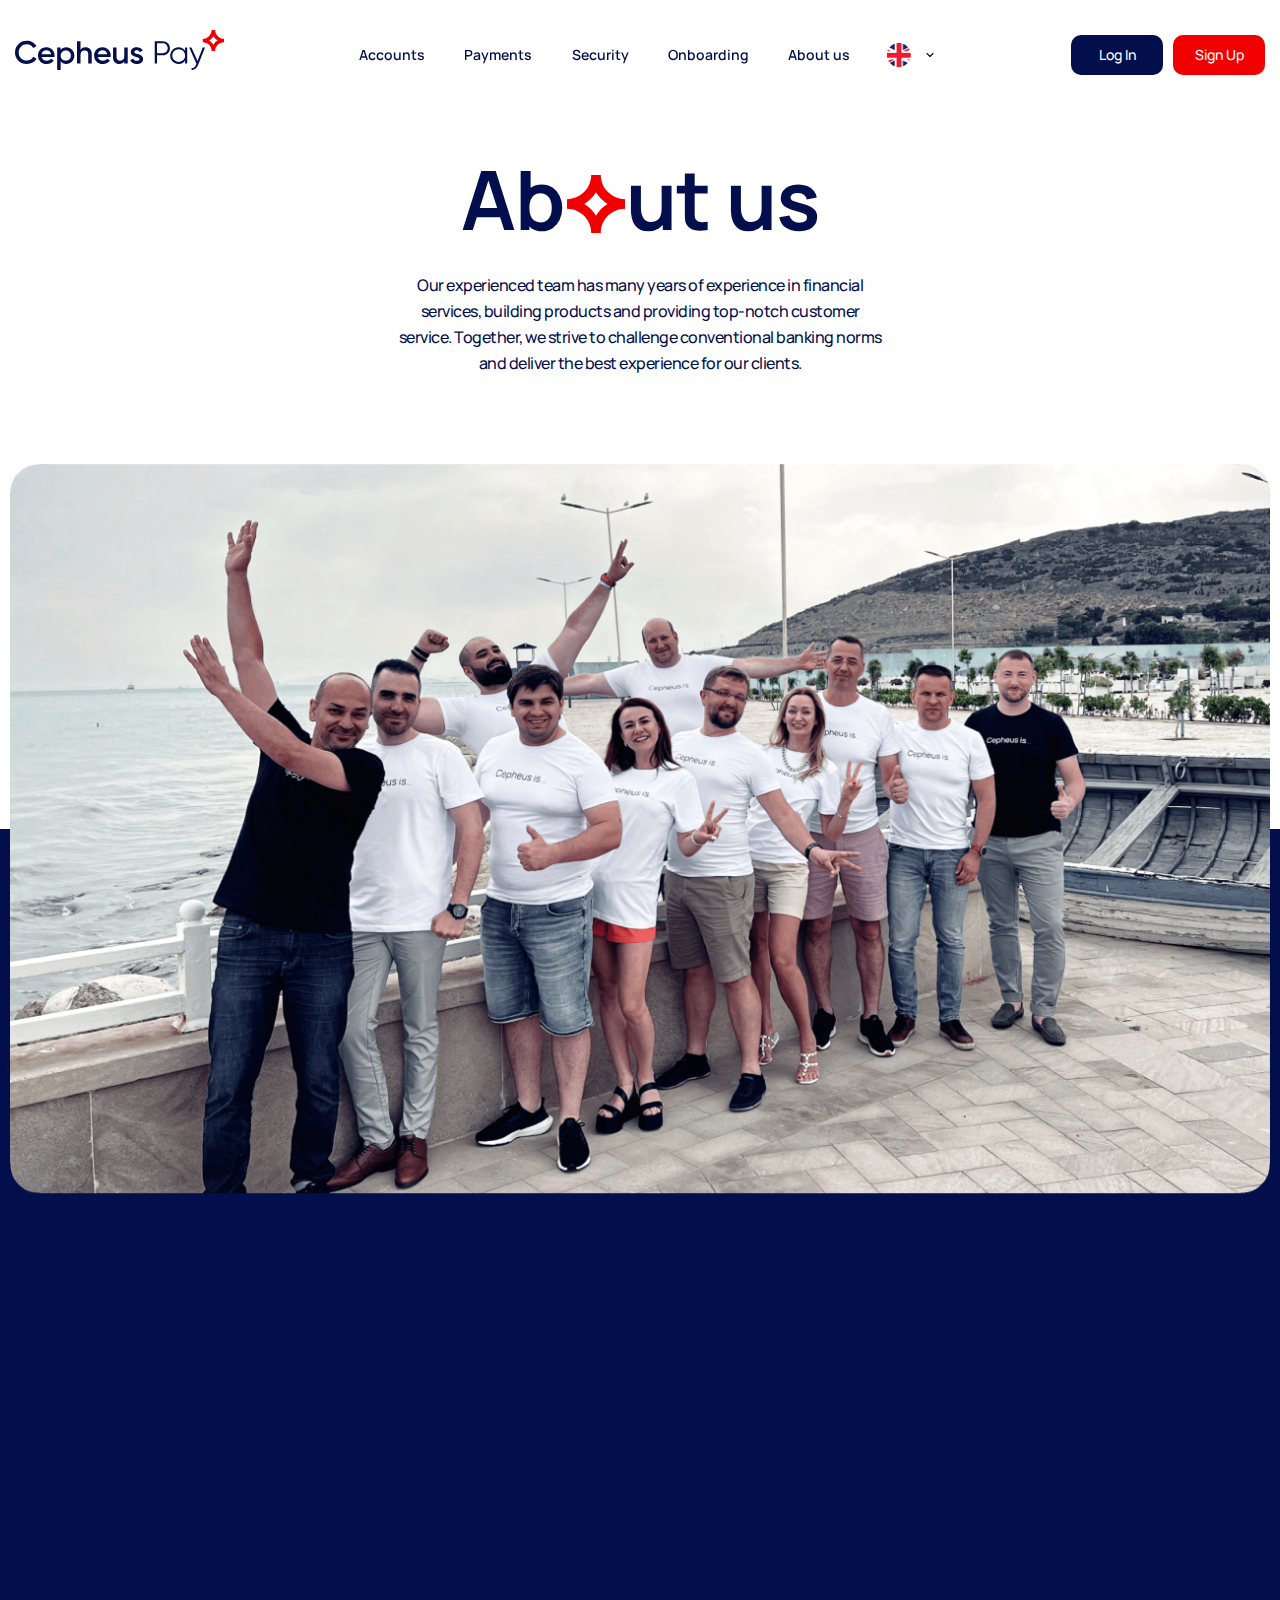
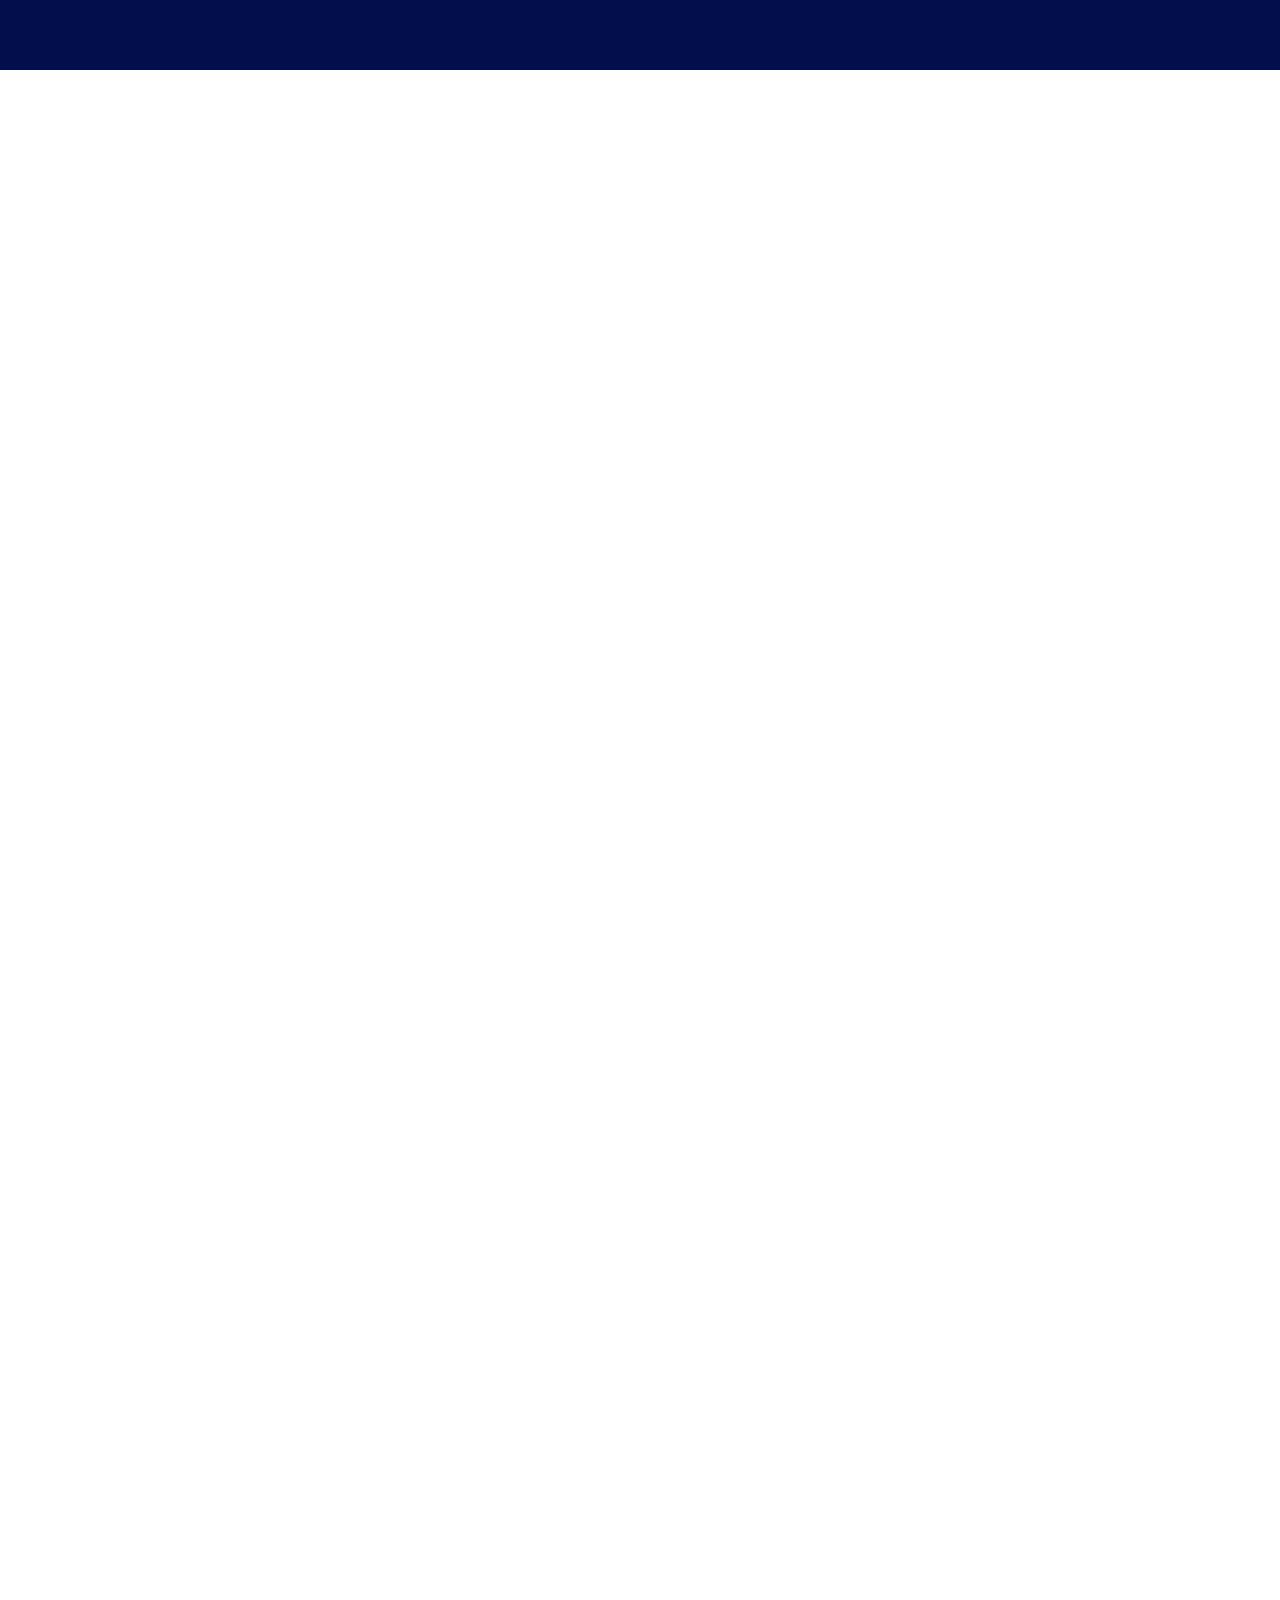
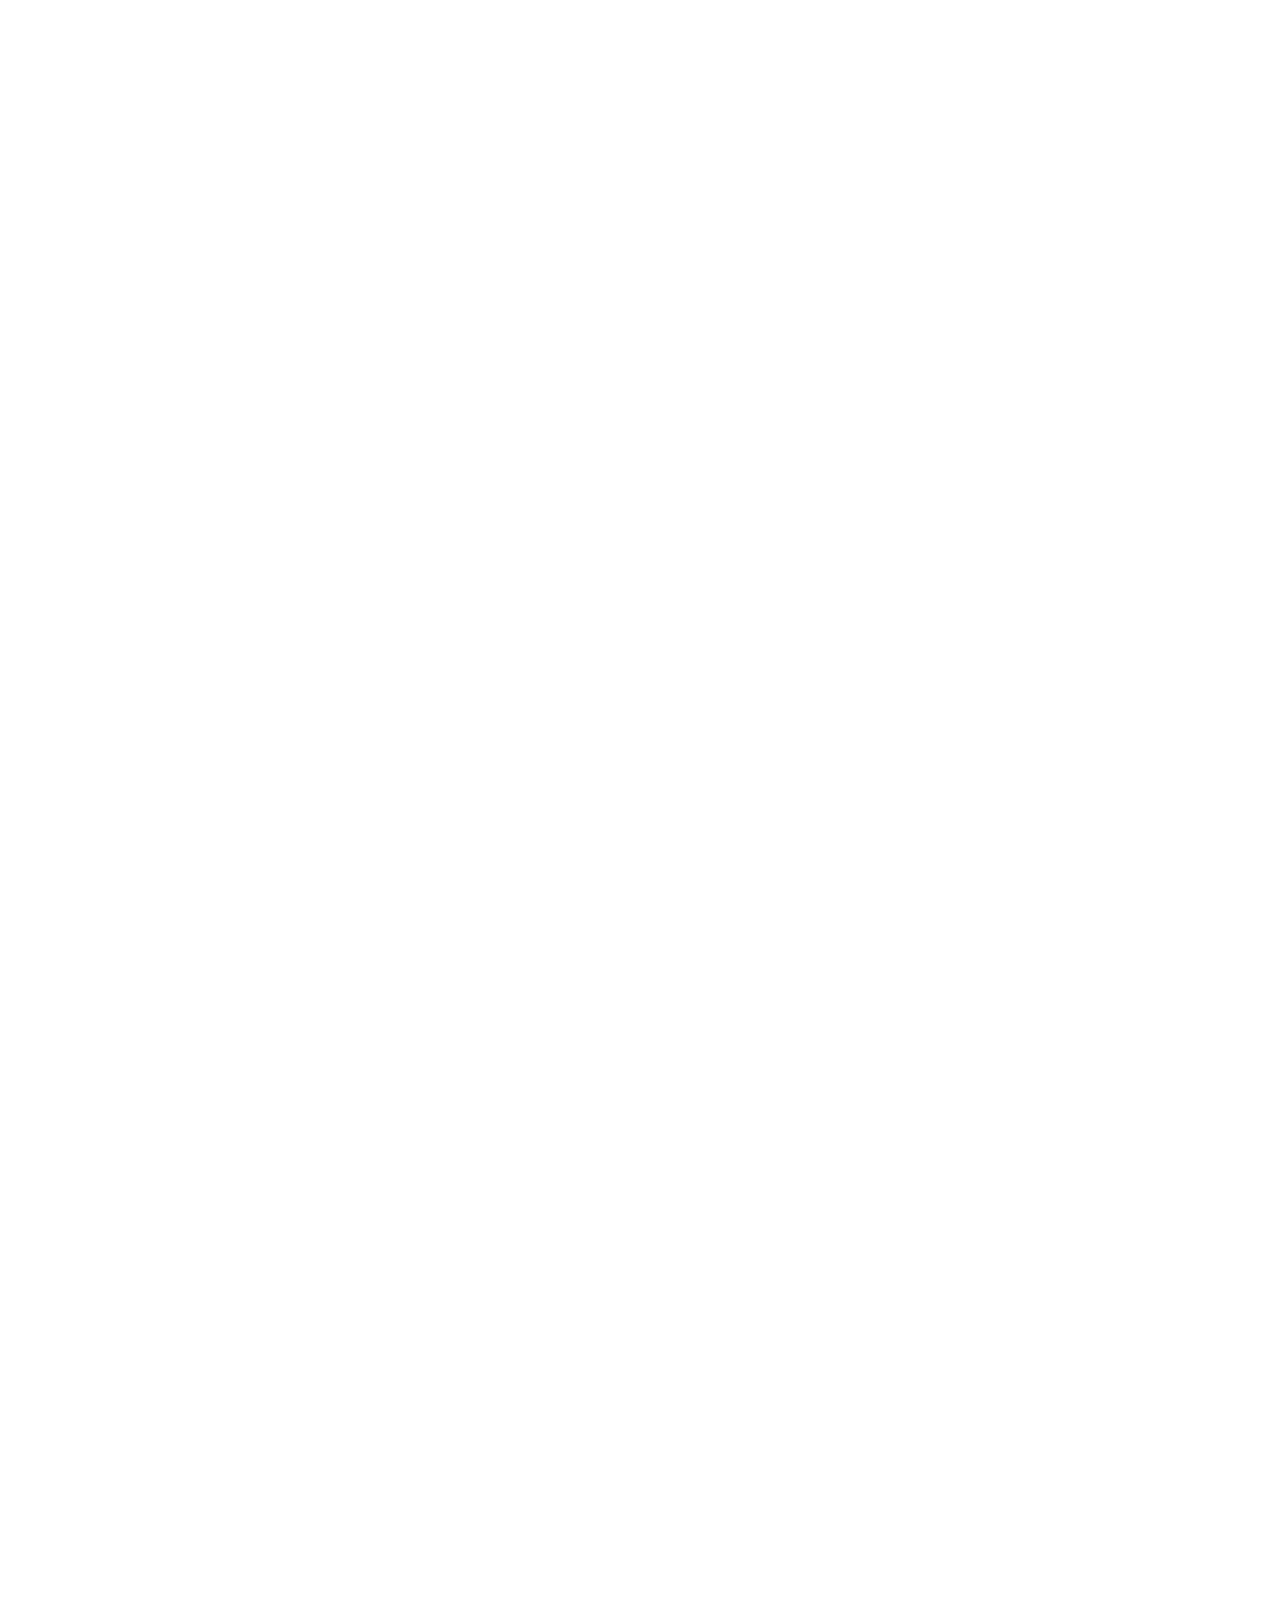
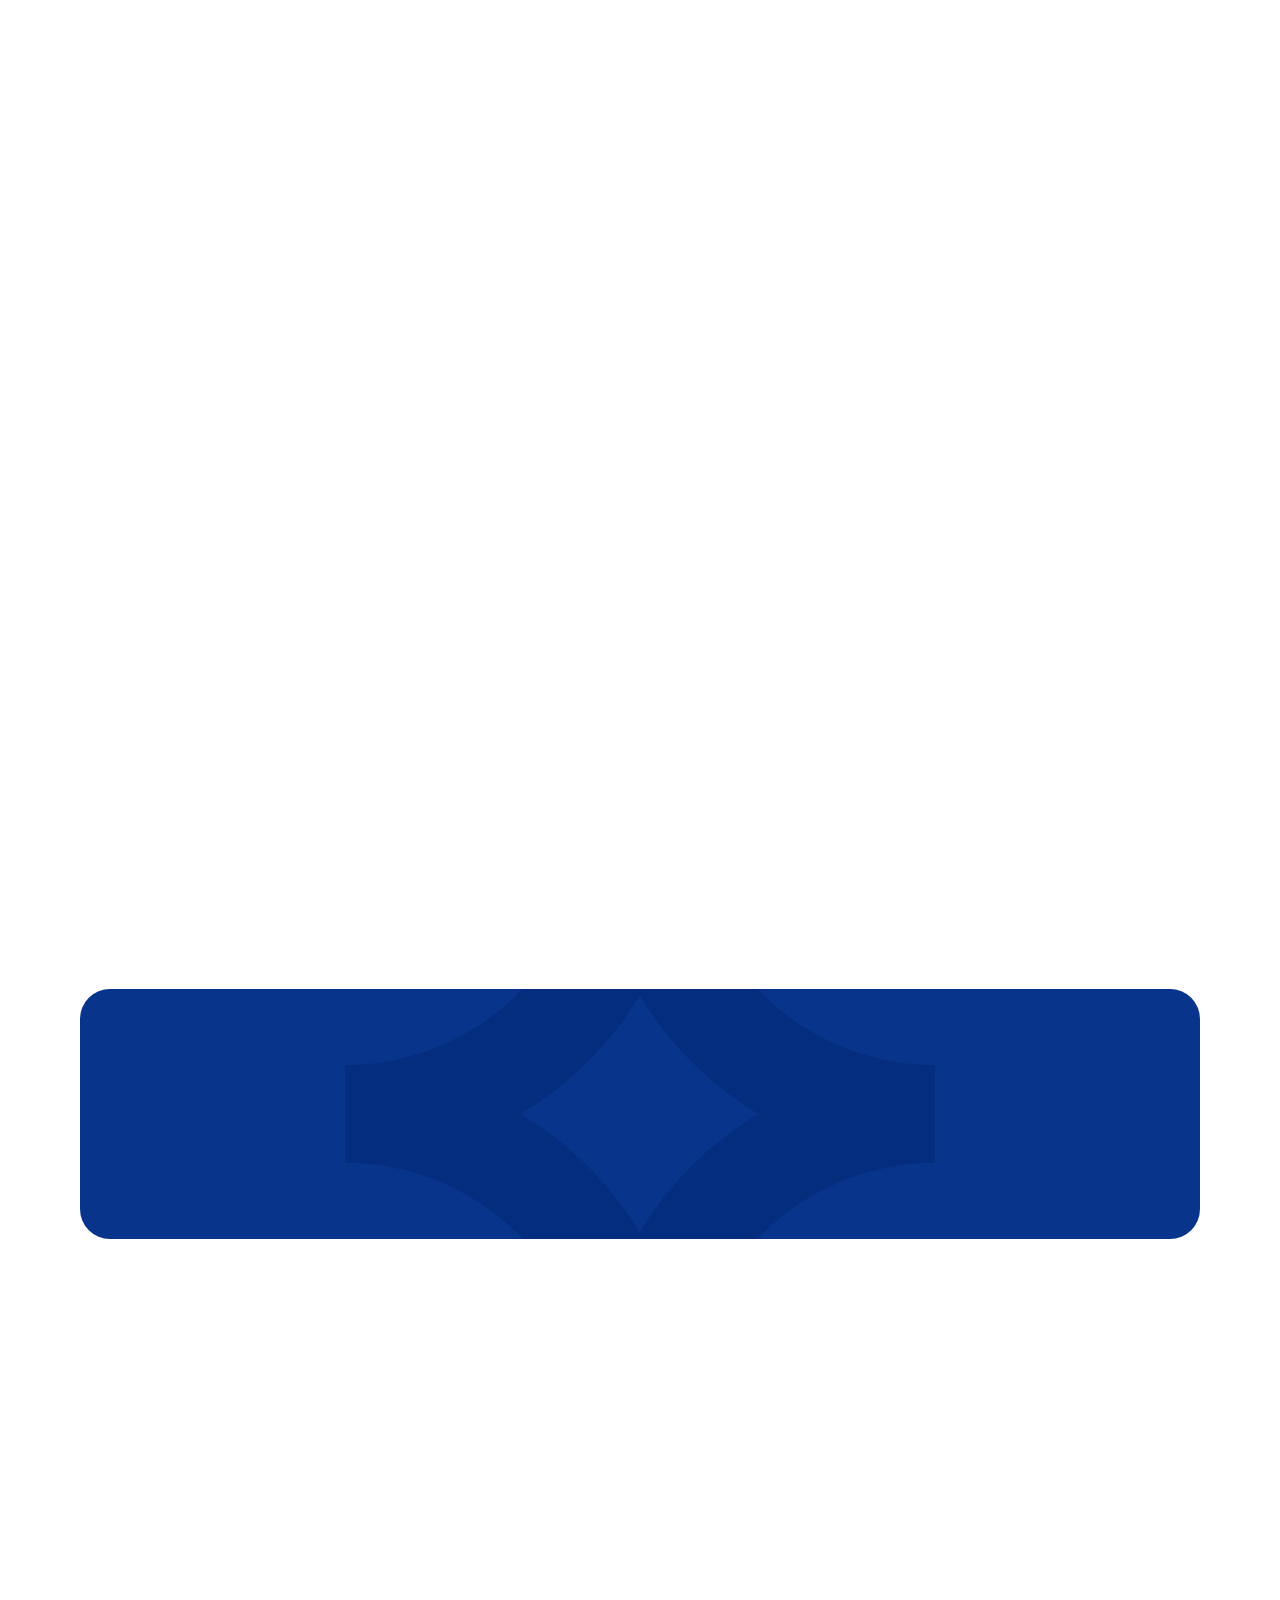
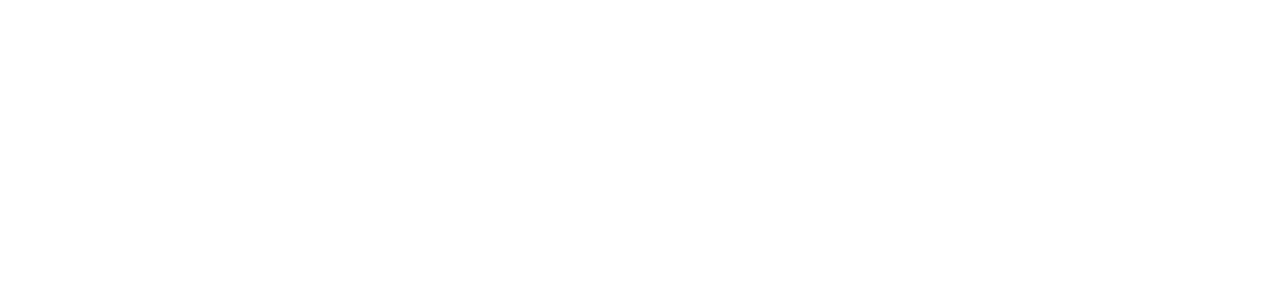
==== about.html @ 8b2abf0a "test1" ====
<!DOCTYPE html>
<html lang="en">

<head>
    <meta charset="utf-8">
    <title>Cepheus Pay</title>
    <meta name="description" content="Site slogan">
    <meta name="keywords" content="Site keys">
    <meta http-equiv="X-UA-Compatible" content="IE=edge">
    <meta name="viewport" content="width=device-width, initial-scale=1, maximum-scale=1">
    <meta name="theme-color" content="#fff">
    <meta name="msapplication-navbutton-color" content="#fff">
    <meta name="apple-mobile-web-app-status-bar-style" content="#fff">
    <meta name="theme-color" content="#fff">
    <meta property="og:title" content="Site keys" />
    <meta property="og:description" content="Site slogan" />
    <meta property="og:type" content="website" />
    <meta property="og:url" content="***permalink***" />
    <meta property="og:image" content="***img***" />
    <meta property="og:image:type" content="image/jpeg" />
    <!-- android favicon -->
    <link rel="manifest" href="manifest.json" crossorigin="use-credentials">
    <link rel="icon" type="image/png" sizes="16x16" href="img/favicon/favicon-16x16.png">
    <link rel="icon" type="image/png" sizes="32x32" href="img/favicon/favicon-32x32.png">
    <link rel="icon" type="image/png" sizes="96x96" href="img/favicon/favicon-96x96.png">
    <!-- windows favicon -->
    <meta name="msapplication-config" content="browserconfig.xml">
    <!-- apple favicon -->
    <link rel="apple-touch-icon" sizes="57x57" href="img/favicon/apple-icon-57x57.png">
    <link rel="apple-touch-icon" sizes="60x60" href="img/favicon/apple-icon-60x60.png">
    <link rel="apple-touch-icon" sizes="72x72" href="img/favicon/apple-icon-72x72.png">
    <link rel="apple-touch-icon" sizes="76x76" href="img/favicon/apple-icon-76x76.png">
    <link rel="apple-touch-icon" sizes="114x114" href="img/favicon/apple-icon-114x114.png">
    <link rel="apple-touch-icon" sizes="120x120" href="img/favicon/apple-icon-120x120.png">
    <link rel="apple-touch-icon" sizes="144x144" href="img/favicon/apple-icon-144x144.png">
    <link rel="apple-touch-icon" sizes="152x152" href="img/favicon/apple-icon-152x152.png">
    <link rel="apple-touch-icon" sizes="180x180" href="img/favicon/apple-icon-180x180.png">
    <!-- safari format detection -->
    <meta name="format-detection" content="telephone=no" />
    <meta name="format-detection" content="address=no" />
    <meta name="format-detection" content="email=no" />
    <meta name="format-detection" content="date=no" />
    <!-- css -->
    <link rel="stylesheet" href="css/libs.min.css">
    <link rel="stylesheet" href="css/style.min.css">
</head>

<body class="body loaded">

    <div class="icon-load">
        <svg width="58" height="58" viewBox="0 0 58 58" fill="none" xmlns="http://www.w3.org/2000/svg">
            <path class="preloader preloader-4" fill-rule="evenodd" clip-rule="evenodd"
                d="M58 34V24C44.7452 24 34 13.2548 34 0H24C24 18.7777 39.2223 34 58 34Z" fill="#F0F1F5" />
            <path class="preloader preloader-3" fill-rule="evenodd" clip-rule="evenodd"
                d="M58 24V34C44.7452 34 34 44.7452 34 58H24C24 39.2223 39.2223 24 58 24Z" fill="#F0F1F5" />
            <path class="preloader preloader-2" fill-rule="evenodd" clip-rule="evenodd"
                d="M0 24V34C13.2548 34 24 44.7452 24 58H34C34 39.2223 18.7777 24 0 24Z" fill="#F0F1F5" />
            <path class="preloader preloader-1" fill-rule="evenodd" clip-rule="evenodd"
                d="M0 34V24C13.2548 24 24 13.2548 24 0H34C34 18.7777 18.7777 34 0 34Z" fill="#F0F1F5" />
        </svg>

    </div>

    <div class="main-wrapper">
        <header class="header">
        	<div class="header__background-mobile"></div>
        	<div class="wrapper">
        		<div class="header__wrapper active">
        			<div class="header__burger">
        				<span class="header__burger-item">
        				</span>
        				<span class="header__burger-item">
        				</span>
        				<span class="header__burger-item">
        				</span>
        			</div>
        			<div class="header__logo"><a href="main.html"><img src="img/logo/logo.svg" alt="logo"></a></div>
        			<nav class="header__nav">
        				<ul class="header__list">
        					<li class="header__list-item"><a href="account.html" class="header__list-link">Accounts</a></li>
        					<li class="header__list-item"><a href="payments.html" class="header__list-link">Payments</a></li>
        					<li class="header__list-item"><a href="security.html" class="header__list-link">Security</a></li>
        					<li class="header__list-item"><a href="onboard.html" class="header__list-link">Onboarding</a></li>
        					<li class="header__list-item"><a href="about.html" class="header__list-link">About us</a></li>
        				</ul>
        			</nav>
        			<div class="header__dropdown">
        				<div class="header__banner"><img src="img/main/uk.png" alt=""></div>
        				<div class="header__arrow">
        					<span class="header__lang">United Kingdom</span>
        					<svg width="18" height="18" viewBox="0 0 18 18" fill="none" xmlns="http://www.w3.org/2000/svg">
        						<path d="M6 7.5L9 10.5L12 7.5" stroke="#030F4C" stroke-width="1.15" stroke-linecap="round"
        							stroke-linejoin="round" />
        					</svg>
        					<div class="header__arrow-abs">
        						<div class="header__arrow-item">
        							<div class="header__arrow-banner">
        								<img src="img/main/uk.png">
        							</div>
        							<span>United Kingdom</span>
        						</div>
        						<div class="header__arrow-item">
        							<div class="header__banner">
        								<img src="img/main/kz.png">
        							</div>
        							<span>Kazakhstan</span>
        						</div>
        						<div class="header__arrow-item">
        							<div class="header__banner">
        								<img src="img/main/ca.png">
        							</div>
        							<span>Canada</span>
        						</div>
        					</div>
        				</div>
        			</div>
        			<div class="header__button-wrapper">
        				<a href="#login" data-fancybox class="header__button button--dark">Log In</a>
        				<a href="#signup" data-fancybox class="header__button button--red">Sign Up</a>
        			</div>
        			<div class="header__menu ">
        				<nav class="header__nav">
        					<ul class="header__list">
        						<li class="header__list-item"><a href="account.html" class="header__list-link">Accounts</a></li>
        						<li class="header__list-item"><a href="payments.html" class="header__list-link">Payments</a>
        						</li>
        						<li class="header__list-item"><a href="security.html" class="header__list-link">Security</a>
        						</li>
        						<li class="header__list-item"><a href="onboard.html" class="header__list-link">Onboarding</a>
        						</li>
        						<li class="header__list-item"><a href="about.html" class="header__list-link">About us</a></li>
        					</ul>
        				</nav>
        				<div class="header__country">
        					Choose country for your business
        				</div>
        				<ul class="header__country-list">
        					<li class="header__country-item">
        						<img src="img/main/uk.png" alt="">
        						<a href="#!">United Kingdom</a>
        					</li>
        					<li class="header__country-item">
        						<img src="img/main/ca.png" alt="">
        						<a href="#!">Canada</a>
        					</li>
        					<li class="header__country-item">
        						<img src="img/main/kz.png" alt="">
        						<a href="#!">Kazakhstan</a>
        					</li>
        				</ul>
        				<div class="header__button-wrapper">
        					<a href="#login" data-fancybox class="header__button button--dark">Log In</a>
        					<a href="#signup" data-fancybox class="header__button button--red">Sign Up</a>
        				</div>
        			</div>
        		</div>
        	</div>
        	<div class="popup" id="login">
        		<div class="popup__left">
        			<div class="popup__logo">
        				<svg width="209" height="40" viewBox="0 0 209 40" fill="none" xmlns="http://www.w3.org/2000/svg">
        					<path fill-rule="evenodd" clip-rule="evenodd"
        						d="M11.8009 34.0005C8.40031 34.0005 5.58153 32.8917 3.34454 30.6741C1.13893 28.4781 -0.0678692 25.4854 0.00295014 22.3873C0.00295014 19.1033 1.12144 16.3513 3.35842 14.1314C5.59541 11.9115 8.40956 10.7924 11.8009 10.774C13.7828 10.7588 15.7345 11.2556 17.4639 12.2154C19.1471 13.1268 20.5482 14.4753 21.5168 16.1163L18.2898 17.9738C17.6852 16.8625 16.7725 15.9458 15.6595 15.3319C14.4828 14.6748 13.1513 14.3389 11.8009 14.3584C9.41354 14.3584 7.45532 15.1152 5.92621 16.6288C4.44106 18.1217 3.69964 20.0412 3.70195 22.3873C3.70426 24.7333 4.44568 26.6528 5.92621 28.1458C7.453 29.6593 9.41123 30.4161 11.8009 30.4161C13.1601 30.4355 14.5005 30.0997 15.6873 29.4426C16.8037 28.839 17.7134 27.9192 18.3002 26.8007L21.5168 28.6273C20.5627 30.2768 19.1721 31.6364 17.4951 32.5592C15.7588 33.53 13.7941 34.0273 11.8009 34.0005ZM39.4566 27.0587H26.6177C26.8269 28.174 27.4557 29.1688 28.377 29.8416C29.3744 30.5268 30.5683 30.8743 31.781 30.8323C33.6109 30.8323 34.9989 30.1719 35.945 28.8509L38.8182 30.5124C37.2451 32.8378 34.889 34.0005 31.7498 34.0005C29.1473 34.0005 27.0283 33.2116 25.3928 31.6339C23.7759 30.0368 22.8969 27.8482 22.9638 25.5864C22.9165 23.3531 23.7841 21.1961 25.3685 19.6078C26.937 17.9864 28.9808 17.1758 31.5 17.1758C33.7058 17.1185 35.827 18.0179 37.3087 19.6388C38.828 21.2616 39.6495 23.4074 39.5989 25.6208C39.5945 26.1027 39.5515 26.5835 39.4705 27.0587H39.4566ZM36.0908 24.2414H26.5934C26.774 23.1127 27.3577 22.086 28.2382 21.3484C29.1533 20.628 30.2975 20.2548 31.4653 20.2958C32.5639 20.2693 33.6355 20.6356 34.4842 21.3278C35.3543 22.077 35.9244 23.1108 36.0908 24.2414ZM51.3136 17.1723C53.4732 17.1598 55.5372 18.0547 56.9939 19.6353C58.5475 21.228 59.3924 23.3715 59.3397 25.5864C59.3941 27.8128 58.5454 29.9678 56.9835 31.5685C55.5238 33.1412 53.4589 34.0253 51.3032 34.0005C48.8719 34.0005 46.9888 33.105 45.654 31.3139V39.9826H42.1841V17.5886H45.654V19.8933C46.9726 18.0816 48.8591 17.1746 51.3136 17.1723ZM54.4053 29.2672C52.3598 31.1805 49.1639 31.1805 47.1184 29.2672C46.1619 28.2801 45.6433 26.9547 45.6783 25.5864C45.6348 24.2242 46.1609 22.9046 47.1323 21.9401C49.1562 19.9734 52.3953 19.9734 54.4192 21.9401C55.3893 22.9052 55.9141 24.2247 55.8697 25.5864C55.9061 26.9596 55.3775 28.2884 54.4053 29.2672ZM70.5165 17.1723C72.3903 17.1723 73.8939 17.764 75.0274 18.9473C76.161 20.1307 76.7254 21.736 76.7208 23.7633V33.5843H73.2196V24.1141C73.2196 22.9216 72.8969 22.0043 72.2515 21.3622C71.5397 20.6971 70.5841 20.3502 69.6073 20.4024C68.4836 20.3457 67.3898 20.7719 66.6058 21.572C65.8725 22.3494 65.507 23.4961 65.5093 25.012V33.5843H62.0289V11.1903H65.5162V19.6353C66.5919 17.9956 68.2587 17.1746 70.5165 17.1723ZM82.7829 27.0587H95.6218C95.7011 26.5833 95.744 26.1027 95.7502 25.6208C95.8008 23.4074 94.9792 21.2616 93.46 19.6388C91.9783 18.0179 89.857 17.1185 87.6512 17.1758C85.132 17.1758 83.0882 17.9864 81.5198 19.6078C79.9331 21.2 79.0665 23.3626 79.1186 25.6002C79.052 27.8619 79.931 30.0503 81.5475 31.6476C83.1854 33.2162 85.3078 34.0005 87.915 34.0005C91.0564 34.0005 93.4126 32.8378 94.9833 30.5124L92.1102 28.8509C91.164 30.1719 89.776 30.8323 87.9462 30.8323C86.7335 30.8743 85.5395 30.5268 84.5421 29.8416C83.6209 29.1688 82.992 28.174 82.7829 27.0587ZM82.7447 24.2414H92.2316C92.0657 23.114 91.4998 22.0821 90.6354 21.3312C89.7867 20.6391 88.7152 20.2728 87.6165 20.2992C86.4488 20.2583 85.3045 20.6315 84.3895 21.3519C83.5097 22.0886 82.926 23.114 82.7447 24.2414ZM109.255 17.5886V26.1609C109.253 27.6768 108.883 28.8234 108.145 29.6008C107.362 30.4017 106.267 30.8281 105.143 30.7704C104.162 30.8265 103.201 30.4794 102.485 29.8107C101.84 29.1686 101.517 28.2512 101.517 27.0587V17.5886H98.0473V27.4096C98.0381 29.4369 98.6025 31.0422 99.7407 32.2255C100.879 33.4089 102.382 34.0005 104.252 34.0005C106.512 34.0005 108.18 33.1795 109.255 31.5375V33.5843H112.725V17.5886H109.255ZM119.37 22.0158C119.383 22.5275 119.681 22.99 120.144 23.2163C120.858 23.5977 121.619 23.8878 122.407 24.0797C123.073 24.2266 123.731 24.4081 124.378 24.6232C124.996 24.8446 125.59 25.1281 126.151 25.4695C126.754 25.8234 127.25 26.332 127.587 26.9418C127.928 27.5998 128.086 28.3359 128.045 29.0745C128.095 30.4993 127.42 31.8537 126.248 32.6796C124.935 33.5865 123.36 34.0464 121.761 33.9902C120.332 34.0377 118.917 33.7038 117.663 33.0236C116.556 32.3976 115.684 31.4317 115.179 30.2716L118.18 28.5517C118.717 30.0859 119.911 30.853 121.761 30.853C123.612 30.853 124.527 30.2556 124.506 29.0608C124.506 28.187 123.483 27.499 121.438 26.9968C120.779 26.8391 120.128 26.6473 119.488 26.4223C118.887 26.1948 118.306 25.9163 117.753 25.5899C117.144 25.2533 116.64 24.7555 116.299 24.152C115.96 23.5178 115.798 22.8051 115.831 22.088C115.787 20.7068 116.411 19.3879 117.51 18.538C118.72 17.6188 120.214 17.1435 121.737 17.193C122.983 17.1703 124.214 17.4741 125.304 18.0736C126.319 18.6387 127.15 19.4803 127.698 20.4987L124.759 22.1327C124.225 20.9081 123.215 20.2958 121.73 20.2958C121.133 20.2705 120.542 20.4265 120.037 20.743C119.601 21.0184 119.347 21.5038 119.37 22.0158ZM147.8 11.204H139.732L139.736 33.5843H141.998V25.27H147.803C149.699 25.3137 151.531 24.5863 152.872 23.2567C154.213 21.9272 154.947 20.1115 154.903 18.2318C154.944 16.3533 154.209 14.5397 152.867 13.2124C151.526 11.885 149.695 11.1594 147.8 11.204ZM141.995 23.1681H147.8C149.1 23.2138 150.36 22.7143 151.27 21.7922C152.205 20.8481 152.707 19.5643 152.658 18.2421C152.703 16.9299 152.201 15.6572 151.27 14.7231C150.369 13.7841 149.106 13.272 147.8 13.3161H141.998L141.995 23.1681ZM170.067 20.7169V17.5886H172.197V33.5843H170.067V30.4505C168.584 32.7966 166.412 33.9696 163.55 33.9696C161.33 34.0002 159.195 33.1201 157.651 31.5375C156.054 29.9669 155.176 27.816 155.222 25.5864C155.177 23.357 156.055 21.2064 157.651 19.6353C159.195 18.0527 161.33 17.1727 163.55 17.2033C166.41 17.201 168.582 18.3722 170.067 20.7169ZM159.195 30.0962C161.706 32.5186 165.706 32.5186 168.217 30.0962C169.419 28.9008 170.083 27.2742 170.056 25.5864C170.056 22.1059 167.21 19.2844 163.699 19.2844C160.189 19.2844 157.342 22.1059 157.342 25.5864C157.321 27.2759 157.989 28.9022 159.195 30.0962ZM187.753 17.5782L182.524 30.994L176.455 17.5886H174.196L181.445 33.6806L181.025 34.6713C180.014 37.1183 178.54 38.2271 176.604 37.9978V39.9826C177.98 40.0933 179.347 39.6758 180.421 38.8165C181.645 37.8273 182.575 36.528 183.114 35.0566L190.012 17.5782H187.753Z"
        						fill="#fff" />
        					<path fill-rule="evenodd" clip-rule="evenodd"
        						d="M196.626 0H200.134C200.142 2.33128 201.085 4.56382 202.754 6.20566C204.411 7.84947 206.656 8.77693 209 8.78562V12.2634C204.112 12.2748 200.155 16.2038 200.152 21.049H196.643C196.638 16.1992 192.673 12.2691 187.781 12.2634V8.78562C190.125 8.77821 192.37 7.85197 194.027 6.2091C195.687 4.56111 196.621 2.32883 196.626 0ZM194.089 10.5262C195.847 11.5659 197.32 13.0177 198.378 14.7539C199.431 13.0189 200.898 11.567 202.65 10.5262C200.898 9.48337 199.432 8.03055 198.378 6.2951C197.319 8.03172 195.846 9.48448 194.089 10.5262Z"
        						fill="#F00000" />
        				</svg>
        			</div>
        			<div class="popup__title">
        				<div>Gl<span class="popup__star star"></span>bal</div>
        			</div>
        			<div class="popup__left-pic">
        				<img src="img/popup/image.png" alt="">
        			</div>
        		</div>
        		<div class="popup__right">
        			<h3>
        				Log In
        			</h3>
        			<p class="popup__desc">
        				Managing your finances efficiently
        			</p>
        			<form action="" class="popup__form">
        				<div class="popup__form-top">
        					<div class="popup__input-wrapper">
        						<input type="email" placeholder="Email">
        					</div>
        					<div class="popup__input-wrapper password">
        						<div class="popup__input-abs">
        							<img class="active" src="img/main/eye.svg" alt="">
        							<img class="" src="img/main/eye-closed.svg" alt="">
        						</div>
        						<input type="password" placeholder="Password">
        					</div>
        				</div>
        				<a href="#!" class="popup__password">Forgot Password</a>
        				<div class="popup__input-wrapper">
        					<input type="submit" class="button--red button" value="Log In">
        				</div>
        			</form>
        			<span class="signup">Don't have an account?<a href="#signup" rel='fancy2' data-fancybox>&nbsp;Sign
        					Up</a></span>
        		</div>
        	</div>
        	<div class="popup" id="signup">
        		<div class="popup__left">
        			<div class="popup__logo">
        				<svg width="209" height="40" viewBox="0 0 209 40" fill="none" xmlns="http://www.w3.org/2000/svg">
        					<path fill-rule="evenodd" clip-rule="evenodd"
        						d="M11.8009 34.0005C8.40031 34.0005 5.58153 32.8917 3.34454 30.6741C1.13893 28.4781 -0.0678692 25.4854 0.00295014 22.3873C0.00295014 19.1033 1.12144 16.3513 3.35842 14.1314C5.59541 11.9115 8.40956 10.7924 11.8009 10.774C13.7828 10.7588 15.7345 11.2556 17.4639 12.2154C19.1471 13.1268 20.5482 14.4753 21.5168 16.1163L18.2898 17.9738C17.6852 16.8625 16.7725 15.9458 15.6595 15.3319C14.4828 14.6748 13.1513 14.3389 11.8009 14.3584C9.41354 14.3584 7.45532 15.1152 5.92621 16.6288C4.44106 18.1217 3.69964 20.0412 3.70195 22.3873C3.70426 24.7333 4.44568 26.6528 5.92621 28.1458C7.453 29.6593 9.41123 30.4161 11.8009 30.4161C13.1601 30.4355 14.5005 30.0997 15.6873 29.4426C16.8037 28.839 17.7134 27.9192 18.3002 26.8007L21.5168 28.6273C20.5627 30.2768 19.1721 31.6364 17.4951 32.5592C15.7588 33.53 13.7941 34.0273 11.8009 34.0005ZM39.4566 27.0587H26.6177C26.8269 28.174 27.4557 29.1688 28.377 29.8416C29.3744 30.5268 30.5683 30.8743 31.781 30.8323C33.6109 30.8323 34.9989 30.1719 35.945 28.8509L38.8182 30.5124C37.2451 32.8378 34.889 34.0005 31.7498 34.0005C29.1473 34.0005 27.0283 33.2116 25.3928 31.6339C23.7759 30.0368 22.8969 27.8482 22.9638 25.5864C22.9165 23.3531 23.7841 21.1961 25.3685 19.6078C26.937 17.9864 28.9808 17.1758 31.5 17.1758C33.7058 17.1185 35.827 18.0179 37.3087 19.6388C38.828 21.2616 39.6495 23.4074 39.5989 25.6208C39.5945 26.1027 39.5515 26.5835 39.4705 27.0587H39.4566ZM36.0908 24.2414H26.5934C26.774 23.1127 27.3577 22.086 28.2382 21.3484C29.1533 20.628 30.2975 20.2548 31.4653 20.2958C32.5639 20.2693 33.6355 20.6356 34.4842 21.3278C35.3543 22.077 35.9244 23.1108 36.0908 24.2414ZM51.3136 17.1723C53.4732 17.1598 55.5372 18.0547 56.9939 19.6353C58.5475 21.228 59.3924 23.3715 59.3397 25.5864C59.3941 27.8128 58.5454 29.9678 56.9835 31.5685C55.5238 33.1412 53.4589 34.0253 51.3032 34.0005C48.8719 34.0005 46.9888 33.105 45.654 31.3139V39.9826H42.1841V17.5886H45.654V19.8933C46.9726 18.0816 48.8591 17.1746 51.3136 17.1723ZM54.4053 29.2672C52.3598 31.1805 49.1639 31.1805 47.1184 29.2672C46.1619 28.2801 45.6433 26.9547 45.6783 25.5864C45.6348 24.2242 46.1609 22.9046 47.1323 21.9401C49.1562 19.9734 52.3953 19.9734 54.4192 21.9401C55.3893 22.9052 55.9141 24.2247 55.8697 25.5864C55.9061 26.9596 55.3775 28.2884 54.4053 29.2672ZM70.5165 17.1723C72.3903 17.1723 73.8939 17.764 75.0274 18.9473C76.161 20.1307 76.7254 21.736 76.7208 23.7633V33.5843H73.2196V24.1141C73.2196 22.9216 72.8969 22.0043 72.2515 21.3622C71.5397 20.6971 70.5841 20.3502 69.6073 20.4024C68.4836 20.3457 67.3898 20.7719 66.6058 21.572C65.8725 22.3494 65.507 23.4961 65.5093 25.012V33.5843H62.0289V11.1903H65.5162V19.6353C66.5919 17.9956 68.2587 17.1746 70.5165 17.1723ZM82.7829 27.0587H95.6218C95.7011 26.5833 95.744 26.1027 95.7502 25.6208C95.8008 23.4074 94.9792 21.2616 93.46 19.6388C91.9783 18.0179 89.857 17.1185 87.6512 17.1758C85.132 17.1758 83.0882 17.9864 81.5198 19.6078C79.9331 21.2 79.0665 23.3626 79.1186 25.6002C79.052 27.8619 79.931 30.0503 81.5475 31.6476C83.1854 33.2162 85.3078 34.0005 87.915 34.0005C91.0564 34.0005 93.4126 32.8378 94.9833 30.5124L92.1102 28.8509C91.164 30.1719 89.776 30.8323 87.9462 30.8323C86.7335 30.8743 85.5395 30.5268 84.5421 29.8416C83.6209 29.1688 82.992 28.174 82.7829 27.0587ZM82.7447 24.2414H92.2316C92.0657 23.114 91.4998 22.0821 90.6354 21.3312C89.7867 20.6391 88.7152 20.2728 87.6165 20.2992C86.4488 20.2583 85.3045 20.6315 84.3895 21.3519C83.5097 22.0886 82.926 23.114 82.7447 24.2414ZM109.255 17.5886V26.1609C109.253 27.6768 108.883 28.8234 108.145 29.6008C107.362 30.4017 106.267 30.8281 105.143 30.7704C104.162 30.8265 103.201 30.4794 102.485 29.8107C101.84 29.1686 101.517 28.2512 101.517 27.0587V17.5886H98.0473V27.4096C98.0381 29.4369 98.6025 31.0422 99.7407 32.2255C100.879 33.4089 102.382 34.0005 104.252 34.0005C106.512 34.0005 108.18 33.1795 109.255 31.5375V33.5843H112.725V17.5886H109.255ZM119.37 22.0158C119.383 22.5275 119.681 22.99 120.144 23.2163C120.858 23.5977 121.619 23.8878 122.407 24.0797C123.073 24.2266 123.731 24.4081 124.378 24.6232C124.996 24.8446 125.59 25.1281 126.151 25.4695C126.754 25.8234 127.25 26.332 127.587 26.9418C127.928 27.5998 128.086 28.3359 128.045 29.0745C128.095 30.4993 127.42 31.8537 126.248 32.6796C124.935 33.5865 123.36 34.0464 121.761 33.9902C120.332 34.0377 118.917 33.7038 117.663 33.0236C116.556 32.3976 115.684 31.4317 115.179 30.2716L118.18 28.5517C118.717 30.0859 119.911 30.853 121.761 30.853C123.612 30.853 124.527 30.2556 124.506 29.0608C124.506 28.187 123.483 27.499 121.438 26.9968C120.779 26.8391 120.128 26.6473 119.488 26.4223C118.887 26.1948 118.306 25.9163 117.753 25.5899C117.144 25.2533 116.64 24.7555 116.299 24.152C115.96 23.5178 115.798 22.8051 115.831 22.088C115.787 20.7068 116.411 19.3879 117.51 18.538C118.72 17.6188 120.214 17.1435 121.737 17.193C122.983 17.1703 124.214 17.4741 125.304 18.0736C126.319 18.6387 127.15 19.4803 127.698 20.4987L124.759 22.1327C124.225 20.9081 123.215 20.2958 121.73 20.2958C121.133 20.2705 120.542 20.4265 120.037 20.743C119.601 21.0184 119.347 21.5038 119.37 22.0158ZM147.8 11.204H139.732L139.736 33.5843H141.998V25.27H147.803C149.699 25.3137 151.531 24.5863 152.872 23.2567C154.213 21.9272 154.947 20.1115 154.903 18.2318C154.944 16.3533 154.209 14.5397 152.867 13.2124C151.526 11.885 149.695 11.1594 147.8 11.204ZM141.995 23.1681H147.8C149.1 23.2138 150.36 22.7143 151.27 21.7922C152.205 20.8481 152.707 19.5643 152.658 18.2421C152.703 16.9299 152.201 15.6572 151.27 14.7231C150.369 13.7841 149.106 13.272 147.8 13.3161H141.998L141.995 23.1681ZM170.067 20.7169V17.5886H172.197V33.5843H170.067V30.4505C168.584 32.7966 166.412 33.9696 163.55 33.9696C161.33 34.0002 159.195 33.1201 157.651 31.5375C156.054 29.9669 155.176 27.816 155.222 25.5864C155.177 23.357 156.055 21.2064 157.651 19.6353C159.195 18.0527 161.33 17.1727 163.55 17.2033C166.41 17.201 168.582 18.3722 170.067 20.7169ZM159.195 30.0962C161.706 32.5186 165.706 32.5186 168.217 30.0962C169.419 28.9008 170.083 27.2742 170.056 25.5864C170.056 22.1059 167.21 19.2844 163.699 19.2844C160.189 19.2844 157.342 22.1059 157.342 25.5864C157.321 27.2759 157.989 28.9022 159.195 30.0962ZM187.753 17.5782L182.524 30.994L176.455 17.5886H174.196L181.445 33.6806L181.025 34.6713C180.014 37.1183 178.54 38.2271 176.604 37.9978V39.9826C177.98 40.0933 179.347 39.6758 180.421 38.8165C181.645 37.8273 182.575 36.528 183.114 35.0566L190.012 17.5782H187.753Z"
        						fill="#fff" />
        					<path fill-rule="evenodd" clip-rule="evenodd"
        						d="M196.626 0H200.134C200.142 2.33128 201.085 4.56382 202.754 6.20566C204.411 7.84947 206.656 8.77693 209 8.78562V12.2634C204.112 12.2748 200.155 16.2038 200.152 21.049H196.643C196.638 16.1992 192.673 12.2691 187.781 12.2634V8.78562C190.125 8.77821 192.37 7.85197 194.027 6.2091C195.687 4.56111 196.621 2.32883 196.626 0ZM194.089 10.5262C195.847 11.5659 197.32 13.0177 198.378 14.7539C199.431 13.0189 200.898 11.567 202.65 10.5262C200.898 9.48337 199.432 8.03055 198.378 6.2951C197.319 8.03172 195.846 9.48448 194.089 10.5262Z"
        						fill="#F00000" />
        				</svg>
        			</div>
        			<div class="popup__title">
        				<div>Gl<span class="popup__star star"></span>bal</div>
        			</div>
        			<div class="popup__left-pic">
        				<img src="img/popup/image.png" alt="">
        			</div>
        		</div>
        		<div class="popup__right">
        			<h3>
        				Create Account
        			</h3>
        			<p class="popup__desc">
        				Managing your finances efficiently
        			</p>
        			<form action="" class="popup__form">
        				<div class="popup__form-top">
        					<div class="popup__input-wrapper">
        						<input type="email" placeholder="Email">
        					</div>
        					<div class="popup__input-wrapper password">
        						<div class="popup__input-abs">
        							<img class="active" src="img/main/eye.svg" alt="">
        							<img class="" src="img/main/eye-closed.svg" alt="">
        						</div>
        						<input type="password" minlength="8" placeholder="Password">
        						<div class="popup__invalid-password">
        							Create a password with at least 8 characters
        						</div>
        					</div>
        					<div class="popup__input-wrapper repassword">
        						<div class="popup__input-abs">
        							<img class="active" src="img/main/eye.svg" alt="">
        							<img class="" src="img/main/eye-closed.svg" alt="">
        						</div>
        						<input type="password" minlength="8" placeholder="Re-password">
        						<div class="popup__invalid-password">
        							Create a password with at least 8 characters
        						</div>
        					</div>
        					<label for="checkbox" class="popup__checkbox">Tick to agree with <a href="#!">Terms of Use</a> and
        						<a href="#!">Privacy Policy</a>
        						<input type="checkbox" id="checkbox">
        						<div class="popup__checkbox-fake"></div>
        					</label>
        					<div class="popup__input-wrapper">
        						<input type="submit" class="button--red button" value="Sign Up">
        					</div>
        				</div>
        			</form>
        			<span class="signin">Already have an account?<a href="#login" rel='fancy1' data-fancybox>&nbsp;Sign
        					In</a></span>
        		</div>
        	</div>
        </header>
        <main class="main">
            <section class="aboutus">
                <div class="wrapper">
                    <h2 class="aboutus__title wow fadeInUp">
                        Ab<span class="aboutus__star star"></span>ut us
                    </h2>
                    <p class="aboutus__desc wow fadeInUp" data-wow-delay=".5s">
                        Our experienced team has many years of experience in financial services,
                        building products and providing top-notch customer service.
                        Together, we strive to challenge conventional banking norms
                        and deliver the best experience for our clients.
                    </p>
                </div>
                <div class="aboutus__pic"><img src="img/about/hero.png" alt=""></div>
            </section>
            <section class="since">
                <div class="wrapper">
                    <div class="since__wrapper">
                        <div class="since__left wow fadeInLeft">
                            <h2 class="since__title">Since 2<span class="star aboutus__star"></span>21
                            </h2>
                            <p class="since__desc">
                                At Cepheus, we are dedicated<br>
                                to helping businesses thrive globally
                            </p>
                        </div>
                        <div class="since__right wow fadeInRight">
                            <p class="since__right-desc">
                                Since 2021, we have helped hundreds of businesses send money to over 70 countries. Our company
                                is registered with multiple financial authorities, giving you the peace of mind to do business
                                worldwide.
                            </p>
                            <p class="since__right-desc">
                                Your transactions are protected with HTTPS encryption and two-factor authentication, ensuring
                                your data is always safe and secure. We take your privacy seriously, and will never misuse or
                                sell your data.
                            </p>
                            <p class="since__right-desc">
                                So say hello to seamless overseas transactions with Cepheus Pay. Sign up now and experience the
                                convenience of modern business banking.
                            </p>
                        </div>
                    </div>
                </div>
            </section>
            <section class="about-cards">
                <div class="wrapper">
                    <div class="about-cards__wrapper desktop">
                        <div class="about-cards__left">
                            <div class="about-cards__item wow fadeInLeft">
                                <div class="about-cards__item-pic"><img src="img/about/about-1.png" alt=""></div>
                                <div class="about-cards__item-content">
                                    <h3 class="about-cards__item-title">Our Team</h3>
                                    <p class="about-cards__item-desc">Our team of experts in online banking, asset management,
                                        law, and international trade have come together to bring you a fintech solution like no
                                        other. With a portfolio of payment institution licenses across multiple countries, we
                                        are on a mission to create a seamless, global payment network.</p>
                                </div>
                            </div>
                            <div class="about-cards__item wow fadeInLeft">
                                <div class="about-cards__item-pic"><img src="img/about/about-3.png" alt=""></div>
                                <div class="about-cards__item-content">
                                    <h3 class="about-cards__item-title">Our F<span class="aboutus__star star"></span>cus</h3>
                                    <p class="about-cards__item-desc bold">We are on a mission to create a seamless, global
                                        payment network.</p>
                                    <p class="about-cards__item-desc">Our focus is on providing comprehensive financial services
                                        to individuals and small to medium-sized enterprises. We believe in making cross-border
                                        payments easy and accessible for all, and we're dedicated to bring your one-stop-shop
                                        for all your financial needs. Join us on our journey to revolutionize the world of
                                        international payments.</p>
                                </div>
                            </div>
                            <div class="about-cards__item wow fadeInLeft">
                                <div class="about-cards__item-pic"><img src="img/about/about-5.png" alt=""></div>
                                <div class="about-cards__item-content">
                                    <h3 class="about-cards__item-title">Our Strategy</h3>
                                    <p class="about-cards__item-desc bold">At Cepheus Pay, our strategy is to bring innovative
                                        financial solutions that make a positive impact on the world</p>
                                    <p class="about-cards__item-desc">Our goal is to create a better future by streamlining
                                        financial services and making them accessible to everyone.</p>
                                    <p class="about-cards__item-desc">Our approach is centered on building lasting relationships
                                        with our customers. We believe in fostering trust, loyalty, and mutual benefit to ensure
                                        our customers always feel valued. We're committed to promoting diversity and inclusivity
                                        in everything we do and strive for excellence in all areas of our business.</p>
                                </div>
                            </div>
                        </div>
                        <div class="about-cards__right">
                            <div class="about-cards__item wow fadeInRight">
                                <div class="about-cards__item-pic"><img src="img/about/about-2.png" alt=""></div>
                                <div class="about-cards__item-content">
                                    <h3 class="about-cards__item-title">Our Missi<span class="aboutus__star star"></span>n</h3>
                                    <p class="about-cards__item-desc bold">At Cepheus Pay, we believe in making financial
                                        services as easy and accessible as mobile applications on smartphones</p>
                                    <p class="about-cards__item-desc desc-gap">We don't just sell financial products, we solve
                                        problems.
                                        Our mission is to change lives and make the world a better place through innovative
                                        solutions.</p>
                                    <p class="about-cards__item-desc">Traditional corporate banking services have struggled to
                                        keep up with the times, burdened by regulations and outdated information systems. At
                                        Cepheus Pay, we provide modern electronic banking services as a better alternative. Our
                                        focus is on small and medium-sized businesses, which drive the economy and attract
                                        investments.</p>
                                    <p class="about-cards__item-desc">We want to make this important niche in the financial
                                        sector better by simplifying the account-opening process and freeing up time for
                                        entrepreneurs to focus on growing their business. Join us on our mission to
                                        revolutionize the way people access financial services.</p>
                                </div>
                            </div>
                            <div class="about-cards__item wow fadeInRight">
                                <div class="about-cards__item-pic"><img src="img/about/about-4.png" alt=""></div>
                                <div class="about-cards__item-content">
                                    <h3 class="about-cards__item-title">Our Culture</h3>
                                    <p class="about-cards__item-desc bold">We strive to create a workplace where people feel
                                        fulfilled and happy</p>
                                    <p class="about-cards__item-desc">We believe in fostering relationships, personal growth,
                                        and making a positive impact in the world. Our culture is built on humility and a
                                        dedication to excellence. We believe in having a flat organizational structure and an
                                        open workspace, where everyone feels heard and valued.</p>
                                    <p class="about-cards__item-desc gap">We communicate transparently, trust one another, and
                                        always have each other's backs. Diversity and inclusivity are core values at our
                                        company, and we are committed to creating an environment where every employee feels
                                        valued as an equal.</p>
                                </div>
                            </div>
                        </div>
                    </div>
                    <div class="about-cards__wrapper mobile">
                        <div class="about-cards__item">
                            <div class="about-cards__item-pic"><img src="img/about/about-1.png" alt=""></div>
                            <div class="about-cards__item-content">
                                <h3 class="about-cards__item-title">Our Team</h3>
                                <p class="about-cards__item-desc">Our team of experts in online banking, asset management,
                                    law, and international trade have come together to bring you a fintech solution like no
                                    other. With a portfolio of payment institution licenses across multiple countries, we
                                    are on a mission to create a seamless, global payment network.</p>
                            </div>
                        </div>
                        <div class="about-cards__item">
                            <div class="about-cards__item-pic"><img src="img/about/about-2.png" alt=""></div>
                            <div class="about-cards__item-content">
                                <h3 class="about-cards__item-title">Our Missi<span class="aboutus__star star"></span>n</h3>
                                <p class="about-cards__item-desc bold">At Cepheus Pay, we believe in making financial
                                    services as easy and accessible as mobile applications on smartphones</p>
                                <p class="about-cards__item-desc desc-gap">We don't just sell financial products, we solve
                                    problems.
                                    Our mission is to change lives and make the world a better place through innovative
                                    solutions.</p>
                                <p class="about-cards__item-desc">Traditional corporate banking services have struggled to
                                    keep up with the times, burdened by regulations and outdated information systems. At
                                    Cepheus Pay, we provide modern electronic banking services as a better alternative. Our
                                    focus is on small and medium-sized businesses, which drive the economy and attract
                                    investments.</p>
                                <p class="about-cards__item-desc">We want to make this important niche in the financial
                                    sector better by simplifying the account-opening process and freeing up time for
                                    entrepreneurs to focus on growing their business. Join us on our mission to
                                    revolutionize the way people access financial services.</p>
                            </div>
                        </div>
                        <div class="about-cards__item">
                            <div class="about-cards__item-pic"><img src="img/about/about-3.png" alt=""></div>
                            <div class="about-cards__item-content">
                                <h3 class="about-cards__item-title">Our F<span class="aboutus__star star"></span>cus</h3>
                                <p class="about-cards__item-desc bold">We are on a mission to create a seamless, global
                                    payment network.</p>
                                <p class="about-cards__item-desc">Our focus is on providing comprehensive financial services
                                    to individuals and small to medium-sized enterprises. We believe in making cross-border
                                    payments easy and accessible for all, and we're dedicated to bring your one-stop-shop
                                    for all your financial needs. Join us on our journey to revolutionize the world of
                                    international payments.</p>
                            </div>
                        </div>
                        <div class="about-cards__item">
                            <div class="about-cards__item-pic"><img src="img/about/about-4.png" alt=""></div>
                            <div class="about-cards__item-content">
                                <h3 class="about-cards__item-title">Our Culture</h3>
                                <p class="about-cards__item-desc bold">We strive to create a workplace where people feel
                                    fulfilled and happy</p>
                                <p class="about-cards__item-desc">We believe in fostering relationships, personal growth,
                                    and making a positive impact in the world. Our culture is built on humility and a
                                    dedication to excellence. We believe in having a flat organizational structure and an
                                    open workspace, where everyone feels heard and valued.</p>
                                <p class="about-cards__item-desc gap">We communicate transparently, trust one another, and
                                    always have each other's backs. Diversity and inclusivity are core values at our
                                    company, and we are committed to creating an environment where every employee feels
                                    valued as an equal.</p>
                            </div>
                        </div>
                        <div class="about-cards__item">
                            <div class="about-cards__item-pic"><img src="img/about/about-5.png" alt=""></div>
                            <div class="about-cards__item-content">
                                <h3 class="about-cards__item-title">Our Strategy</h3>
                                <p class="about-cards__item-desc bold">At Cepheus Pay, our strategy is to bring innovative
                                    financial solutions that make a positive impact on the world</p>
                                <p class="about-cards__item-desc">Our goal is to create a better future by streamlining
                                    financial services and making them accessible to everyone.</p>
                                <p class="about-cards__item-desc">Our approach is centered on building lasting relationships
                                    with our customers. We believe in fostering trust, loyalty, and mutual benefit to ensure
                                    our customers always feel valued. We're committed to promoting diversity and inclusivity
                                    in everything we do and strive for excellence in all areas of our business.</p>
                            </div>
                        </div>
                    </div>
                </div>
            </section>
            <section class="about-values">
                <div class="wrapper">
                    <h2 class="about-values__title wow fadeInUp">
                        Our Values
                    </h2>
                    <p class="about-values__desc wow fadeInUp" data-wow-delay=".5s">
                        At Cepheus Pay, our core values define who we are and what we stand for
                    </p>
                    <div class="about-values__wrapper desktop">
                        <div class="about-values__item wow fadeInRight" data-wow-delay=".5s">
                            <h3 class="about-values__item-title">Security and Compliance</h3>
                            <p class="about-values__item-desc">Ensuring the security of our customers' funds is our top
                                priority. We adhere to the highest technological standards to provide the utmost security, and
                                we comply with FINTRAC financial regulations.</p>
                        </div>
                        <div class="about-values__item wow fadeInRight" data-wow-delay=".55s">
                            <h3 class="about-values__item-title">Simplicity and Clarity</h3>
                            <p class="about-values__item-desc">We believe that FinTech shouldn't be complicated for customers or
                                innovators. Our solutions are designed to be simple and easy to use.</p>
                        </div>
                        <div class="about-values__item wow fadeInRight" data-wow-delay=".6s">
                            <h3 class="about-values__item-title">Freedom Without Borders</h3>
                            <p class="about-values__item-desc">Our products and services are fully accessible online and on
                                mobile, providing access to global financial payment markets regardless of where our clients may
                                be.</p>
                        </div>
                        <div class="about-values__item wow fadeInRight" data-wow-delay=".65s">
                            <h3 class="about-values__item-title">Customer-Centered</h3>
                            <p class="about-values__item-desc">Our financial products and services are transparent, easy to
                                understand, and tailored to our clients' needs. We never hide fees or offer confusing products.
                            </p>
                        </div>
                    </div>
                    <div class="about-values__wrapper mobile">
                        <div class="about-values__item">
                            <h3 class="about-values__item-title">Security and Compliance</h3>
                            <p class="about-values__item-desc">Ensuring the security of our customers' funds is our top
                                priority. We adhere to the highest technological standards to provide the utmost security, and
                                we comply with FINTRAC financial regulations.</p>
                        </div>
                        <div class="about-values__item">
                            <h3 class="about-values__item-title">Simplicity and Clarity</h3>
                            <p class="about-values__item-desc">We believe that FinTech shouldn't be complicated for customers or
                                innovators. Our solutions are designed to be simple and easy to use.</p>
                        </div>
                        <div class="about-values__item">
                            <h3 class="about-values__item-title">Freedom Without Borders</h3>
                            <p class="about-values__item-desc">Our products and services are fully accessible online and on
                                mobile, providing access to global financial payment markets regardless of where our clients may
                                be.</p>
                        </div>
                        <div class="about-values__item">
                            <h3 class="about-values__item-title">Customer-Centered</h3>
                            <p class="about-values__item-desc">Our financial products and services are transparent, easy to
                                understand, and tailored to our clients' needs. We never hide fees or offer confusing products.
                            </p>
                        </div>
                    </div>
                </div>
            </section>
            <section class="get-started">
                <div class="wrapper">
                    <div class="get-started__wrapper">
                        <h2 class="get-started__title wow fadeInUp" data-wow-delay=".5s">
                            Ready to get started?
                        </h2>
                        <a href="#signup" data-fancybox class="get-started__button button button--red wow fadeIn"
                            data-wow-delay="1s">
                            Create an Account
                        </a>
                    </div>
                </div>
            </section>
        </main>
        <footer class="footer">
        	<div class="wrapper">
        		<div class="footer__wrapper accordion">
        			<div class="footer__item">
        				<h2 class="footer__title">
        					Experience the ease
        					of <span class="accent">gl<span class="footer__star star"></span>bal</span> finance
        				</h2>
        				<p class="footer__join">
        					Join our newsletter
        				</p>
        				<p class="footer__join-desc">
        					to stay up to date on features and releases
        				</p>
        				<form action="" class="footer__form">
        					<div><input type="email" placeholder="Enter your email" spellcheck="false" class="footer__email">
        					</div>
        					<input type="submit" class="footer__button button--red button" value="Subscribe">
        				</form>
        			</div>
        			<div class="footer__item accordion-item">
        				<span class="footer__subtitle accordion-header">Company</span>
        				<ul class="footer__list accordion-content">
        					<li class="footer__list-item"><a href="account.html" class="footer__list-link">Accounts</a></li>
        					<li class="footer__list-item "><a href="payments.html" class="footer__list-link">Payments</a></li>
        					<li class="footer__list-item "><a href="security.html" class="footer__list-link">Security</a></li>
        					<li class="footer__list-item "><a href="onboard.html" class="footer__list-link">Onboarding</a></li>
        					<li class="footer__list-item "><a href="about.html" class="footer__list-link">About us</a></li>
        				</ul>
        			</div>
        			<div class="footer__item accordion-item">
        				<span class="footer__subtitle accordion-header">Documents</span>
        				<ul class="footer__list accordion-content">
        					<li class="footer__list-item "><a href="#!" class="footer__list-link">Pricing</a></li>
        					<li class="footer__list-item "><a href="#!" class="footer__list-link">Certificate of
        							Incorporation</a></li>
        					<li class="footer__list-item "><a href="#!" class="footer__list-link">License</a></li>
        				</ul>
        			</div>
        		</div>
        		<div class="footer__bottom ">
        			<div class="footer__copyright">
        				© 2023 Cepheus Payment. All right reserved.
        			</div>
        			<ul class="footer__list">
        				<li class="footer__list-item">
        					<a href="#!" class="footer__list-link">
        						Privacy Policy
        					</a>
        				</li>
        				<li class="footer__list-item">
        					<a href="#!" class="footer__list-link">
        						Terms of Service
        					</a>
        				</li>
        				<li class="footer__list-item">
        					<a href="#!" class="footer__list-link">
        						Cookies
        					</a>
        				</li>
        				<li class="footer__list-item">
        					<a href="#!" class="footer__list-link">
        						Settings
        					</a>
        				</li>
        			</ul>
        		</div>
        	</div>
        </footer>
    </div>

    <script src="js/libs.min.js"></script>
    <script src="js/common.min.js"></script>
</body>

</html>
---- css/libs.min.css ----
@charset "UTF-8";.slick-list,a{margin:0;padding:0}.slick-list,.slick-slider,.slick-track{position:relative;display:block}.slick-list,.slick-slider,.slick-track,article,aside,details,figcaption,figure,footer,header,hgroup,hr,menu,nav,section{display:block}.slick-dots li,.slick-dots li button,.slick-next,.slick-prev{width:20px;cursor:pointer;height:20px}.slick-dots li button:before,.slick-next:before,.slick-prev:before{font-family:slick;-webkit-font-smoothing:antialiased;-moz-osx-font-smoothing:grayscale}.carousel__dots,.slick-dots,nav ul{list-style:none}.carousel__dots .carousel__dot.is-selected:after,.slick-dots li button:focus:before,.slick-dots li button:hover:before,.slick-next:focus:before,.slick-next:hover:before,.slick-prev:focus:before,.slick-prev:hover:before{opacity:1}.fancybox__container,.slick-slider{-webkit-tap-highlight-color:transparent}.carousel__slide,.fancybox__slide{overscroll-behavior:contain;max-width:100%}.is-loading .fancybox__caption,.slick-loading .slick-slide,.slick-loading .slick-track{visibility:hidden}abbr,address,article,aside,audio,b,blockquote,body,canvas,caption,cite,code,dd,del,details,dfn,div,dl,dt,em,fieldset,figcaption,figure,footer,form,h1,h2,h3,h4,h5,h6,header,hgroup,html,i,iframe,img,ins,kbd,label,legend,li,mark,menu,nav,object,ol,p,pre,q,samp,section,small,span,strong,sub,summary,sup,table,tbody,td,tfoot,th,thead,time,tr,ul,var,video{margin:0;padding:0;border:0;outline:0;font-size:100%;vertical-align:baseline;background:0 0}ins,mark{background-color:#ff9;color:#000}body{line-height:1}blockquote,q{quotes:none}blockquote:after,blockquote:before,q:after,q:before{content:'';content:none}a{font-size:100%;vertical-align:baseline;background:0 0}ins{text-decoration:none}mark{font-style:italic;font-weight:700}del{text-decoration:line-through}abbr[title],dfn[title]{border-bottom:1px dotted;cursor:help}table{border-collapse:collapse;border-spacing:0}hr{height:1px;border:0;border-top:1px solid #ccc;margin:1em 0;padding:0}input,select{vertical-align:middle}@-webkit-keyframes bounce{20%,53%,80%,from,to{-webkit-animation-timing-function:cubic-bezier(.215,.61,.355,1);animation-timing-function:cubic-bezier(.215,.61,.355,1);-webkit-transform:translate3d(0,0,0);transform:translate3d(0,0,0)}40%,43%{-webkit-animation-timing-function:cubic-bezier(.755,.05,.855,.06);animation-timing-function:cubic-bezier(.755,.05,.855,.06);-webkit-transform:translate3d(0,-30px,0);transform:translate3d(0,-30px,0)}70%{-webkit-animation-timing-function:cubic-bezier(.755,.05,.855,.06);animation-timing-function:cubic-bezier(.755,.05,.855,.06);-webkit-transform:translate3d(0,-15px,0);transform:translate3d(0,-15px,0)}90%{-webkit-transform:translate3d(0,-4px,0);transform:translate3d(0,-4px,0)}}@keyframes bounce{20%,53%,80%,from,to{-webkit-animation-timing-function:cubic-bezier(.215,.61,.355,1);animation-timing-function:cubic-bezier(.215,.61,.355,1);-webkit-transform:translate3d(0,0,0);transform:translate3d(0,0,0)}40%,43%{-webkit-animation-timing-function:cubic-bezier(.755,.05,.855,.06);animation-timing-function:cubic-bezier(.755,.05,.855,.06);-webkit-transform:translate3d(0,-30px,0);transform:translate3d(0,-30px,0)}70%{-webkit-animation-timing-function:cubic-bezier(.755,.05,.855,.06);animation-timing-function:cubic-bezier(.755,.05,.855,.06);-webkit-transform:translate3d(0,-15px,0);transform:translate3d(0,-15px,0)}90%{-webkit-transform:translate3d(0,-4px,0);transform:translate3d(0,-4px,0)}}.bounce{-webkit-animation-name:bounce;animation-name:bounce;-webkit-transform-origin:center bottom;transform-origin:center bottom}@-webkit-keyframes flash{50%,from,to{opacity:1}25%,75%{opacity:0}}@keyframes flash{50%,from,to{opacity:1}25%,75%{opacity:0}}.flash{-webkit-animation-name:flash;animation-name:flash}@-webkit-keyframes pulse{from,to{-webkit-transform:scale3d(1,1,1);transform:scale3d(1,1,1)}50%{-webkit-transform:scale3d(1.05,1.05,1.05);transform:scale3d(1.05,1.05,1.05)}}@keyframes pulse{from,to{-webkit-transform:scale3d(1,1,1);transform:scale3d(1,1,1)}50%{-webkit-transform:scale3d(1.05,1.05,1.05);transform:scale3d(1.05,1.05,1.05)}}.pulse{-webkit-animation-name:pulse;animation-name:pulse}@-webkit-keyframes rubberBand{from,to{-webkit-transform:scale3d(1,1,1);transform:scale3d(1,1,1)}30%{-webkit-transform:scale3d(1.25,.75,1);transform:scale3d(1.25,.75,1)}40%{-webkit-transform:scale3d(.75,1.25,1);transform:scale3d(.75,1.25,1)}50%{-webkit-transform:scale3d(1.15,.85,1);transform:scale3d(1.15,.85,1)}65%{-webkit-transform:scale3d(.95,1.05,1);transform:scale3d(.95,1.05,1)}75%{-webkit-transform:scale3d(1.05,.95,1);transform:scale3d(1.05,.95,1)}}@keyframes rubberBand{from,to{-webkit-transform:scale3d(1,1,1);transform:scale3d(1,1,1)}30%{-webkit-transform:scale3d(1.25,.75,1);transform:scale3d(1.25,.75,1)}40%{-webkit-transform:scale3d(.75,1.25,1);transform:scale3d(.75,1.25,1)}50%{-webkit-transform:scale3d(1.15,.85,1);transform:scale3d(1.15,.85,1)}65%{-webkit-transform:scale3d(.95,1.05,1);transform:scale3d(.95,1.05,1)}75%{-webkit-transform:scale3d(1.05,.95,1);transform:scale3d(1.05,.95,1)}}.rubberBand{-webkit-animation-name:rubberBand;animation-name:rubberBand}@-webkit-keyframes shake{from,to{-webkit-transform:translate3d(0,0,0);transform:translate3d(0,0,0)}10%,30%,50%,70%,90%{-webkit-transform:translate3d(-10px,0,0);transform:translate3d(-10px,0,0)}20%,40%,60%,80%{-webkit-transform:translate3d(10px,0,0);transform:translate3d(10px,0,0)}}@keyframes shake{from,to{-webkit-transform:translate3d(0,0,0);transform:translate3d(0,0,0)}10%,30%,50%,70%,90%{-webkit-transform:translate3d(-10px,0,0);transform:translate3d(-10px,0,0)}20%,40%,60%,80%{-webkit-transform:translate3d(10px,0,0);transform:translate3d(10px,0,0)}}.shake{-webkit-animation-name:shake;animation-name:shake}@-webkit-keyframes headShake{0%{-webkit-transform:translateX(0);transform:translateX(0)}6.5%{-webkit-transform:translateX(-6px) rotateY(-9deg);transform:translateX(-6px) rotateY(-9deg)}18.5%{-webkit-transform:translateX(5px) rotateY(7deg);transform:translateX(5px) rotateY(7deg)}31.5%{-webkit-transform:translateX(-3px) rotateY(-5deg);transform:translateX(-3px) rotateY(-5deg)}43.5%{-webkit-transform:translateX(2px) rotateY(3deg);transform:translateX(2px) rotateY(3deg)}50%{-webkit-transform:translateX(0);transform:translateX(0)}}@keyframes headShake{0%{-webkit-transform:translateX(0);transform:translateX(0)}6.5%{-webkit-transform:translateX(-6px) rotateY(-9deg);transform:translateX(-6px) rotateY(-9deg)}18.5%{-webkit-transform:translateX(5px) rotateY(7deg);transform:translateX(5px) rotateY(7deg)}31.5%{-webkit-transform:translateX(-3px) rotateY(-5deg);transform:translateX(-3px) rotateY(-5deg)}43.5%{-webkit-transform:translateX(2px) rotateY(3deg);transform:translateX(2px) rotateY(3deg)}50%{-webkit-transform:translateX(0);transform:translateX(0)}}.headShake{-webkit-animation-timing-function:ease-in-out;animation-timing-function:ease-in-out;-webkit-animation-name:headShake;animation-name:headShake}@-webkit-keyframes swing{20%{-webkit-transform:rotate3d(0,0,1,15deg);transform:rotate3d(0,0,1,15deg)}40%{-webkit-transform:rotate3d(0,0,1,-10deg);transform:rotate3d(0,0,1,-10deg)}60%{-webkit-transform:rotate3d(0,0,1,5deg);transform:rotate3d(0,0,1,5deg)}80%{-webkit-transform:rotate3d(0,0,1,-5deg);transform:rotate3d(0,0,1,-5deg)}to{-webkit-transform:rotate3d(0,0,1,0deg);transform:rotate3d(0,0,1,0deg)}}@keyframes swing{20%{-webkit-transform:rotate3d(0,0,1,15deg);transform:rotate3d(0,0,1,15deg)}40%{-webkit-transform:rotate3d(0,0,1,-10deg);transform:rotate3d(0,0,1,-10deg)}60%{-webkit-transform:rotate3d(0,0,1,5deg);transform:rotate3d(0,0,1,5deg)}80%{-webkit-transform:rotate3d(0,0,1,-5deg);transform:rotate3d(0,0,1,-5deg)}to{-webkit-transform:rotate3d(0,0,1,0deg);transform:rotate3d(0,0,1,0deg)}}.swing{-webkit-transform-origin:top center;transform-origin:top center;-webkit-animation-name:swing;animation-name:swing}@-webkit-keyframes tada{from,to{-webkit-transform:scale3d(1,1,1);transform:scale3d(1,1,1)}10%,20%{-webkit-transform:scale3d(.9,.9,.9) rotate3d(0,0,1,-3deg);transform:scale3d(.9,.9,.9) rotate3d(0,0,1,-3deg)}30%,50%,70%,90%{-webkit-transform:scale3d(1.1,1.1,1.1) rotate3d(0,0,1,3deg);transform:scale3d(1.1,1.1,1.1) rotate3d(0,0,1,3deg)}40%,60%,80%{-webkit-transform:scale3d(1.1,1.1,1.1) rotate3d(0,0,1,-3deg);transform:scale3d(1.1,1.1,1.1) rotate3d(0,0,1,-3deg)}}@keyframes tada{from,to{-webkit-transform:scale3d(1,1,1);transform:scale3d(1,1,1)}10%,20%{-webkit-transform:scale3d(.9,.9,.9) rotate3d(0,0,1,-3deg);transform:scale3d(.9,.9,.9) rotate3d(0,0,1,-3deg)}30%,50%,70%,90%{-webkit-transform:scale3d(1.1,1.1,1.1) rotate3d(0,0,1,3deg);transform:scale3d(1.1,1.1,1.1) rotate3d(0,0,1,3deg)}40%,60%,80%{-webkit-transform:scale3d(1.1,1.1,1.1) rotate3d(0,0,1,-3deg);transform:scale3d(1.1,1.1,1.1) rotate3d(0,0,1,-3deg)}}.tada{-webkit-animation-name:tada;animation-name:tada}@-webkit-keyframes wobble{from,to{-webkit-transform:translate3d(0,0,0);transform:translate3d(0,0,0)}15%{-webkit-transform:translate3d(-25%,0,0) rotate3d(0,0,1,-5deg);transform:translate3d(-25%,0,0) rotate3d(0,0,1,-5deg)}30%{-webkit-transform:translate3d(20%,0,0) rotate3d(0,0,1,3deg);transform:translate3d(20%,0,0) rotate3d(0,0,1,3deg)}45%{-webkit-transform:translate3d(-15%,0,0) rotate3d(0,0,1,-3deg);transform:translate3d(-15%,0,0) rotate3d(0,0,1,-3deg)}60%{-webkit-transform:translate3d(10%,0,0) rotate3d(0,0,1,2deg);transform:translate3d(10%,0,0) rotate3d(0,0,1,2deg)}75%{-webkit-transform:translate3d(-5%,0,0) rotate3d(0,0,1,-1deg);transform:translate3d(-5%,0,0) rotate3d(0,0,1,-1deg)}}@keyframes wobble{from,to{-webkit-transform:translate3d(0,0,0);transform:translate3d(0,0,0)}15%{-webkit-transform:translate3d(-25%,0,0) rotate3d(0,0,1,-5deg);transform:translate3d(-25%,0,0) rotate3d(0,0,1,-5deg)}30%{-webkit-transform:translate3d(20%,0,0) rotate3d(0,0,1,3deg);transform:translate3d(20%,0,0) rotate3d(0,0,1,3deg)}45%{-webkit-transform:translate3d(-15%,0,0) rotate3d(0,0,1,-3deg);transform:translate3d(-15%,0,0) rotate3d(0,0,1,-3deg)}60%{-webkit-transform:translate3d(10%,0,0) rotate3d(0,0,1,2deg);transform:translate3d(10%,0,0) rotate3d(0,0,1,2deg)}75%{-webkit-transform:translate3d(-5%,0,0) rotate3d(0,0,1,-1deg);transform:translate3d(-5%,0,0) rotate3d(0,0,1,-1deg)}}.wobble{-webkit-animation-name:wobble;animation-name:wobble}@-webkit-keyframes jello{11.1%,from,to{-webkit-transform:translate3d(0,0,0);transform:translate3d(0,0,0)}22.2%{-webkit-transform:skewX(-12.5deg) skewY(-12.5deg);transform:skewX(-12.5deg) skewY(-12.5deg)}33.3%{-webkit-transform:skewX(6.25deg) skewY(6.25deg);transform:skewX(6.25deg) skewY(6.25deg)}44.4%{-webkit-transform:skewX(-3.125deg) skewY(-3.125deg);transform:skewX(-3.125deg) skewY(-3.125deg)}55.5%{-webkit-transform:skewX(1.5625deg) skewY(1.5625deg);transform:skewX(1.5625deg) skewY(1.5625deg)}66.6%{-webkit-transform:skewX(-.78125deg) skewY(-.78125deg);transform:skewX(-.78125deg) skewY(-.78125deg)}77.7%{-webkit-transform:skewX(.390625deg) skewY(.390625deg);transform:skewX(.390625deg) skewY(.390625deg)}88.8%{-webkit-transform:skewX(-.1953125deg) skewY(-.1953125deg);transform:skewX(-.1953125deg) skewY(-.1953125deg)}}@keyframes jello{11.1%,from,to{-webkit-transform:translate3d(0,0,0);transform:translate3d(0,0,0)}22.2%{-webkit-transform:skewX(-12.5deg) skewY(-12.5deg);transform:skewX(-12.5deg) skewY(-12.5deg)}33.3%{-webkit-transform:skewX(6.25deg) skewY(6.25deg);transform:skewX(6.25deg) skewY(6.25deg)}44.4%{-webkit-transform:skewX(-3.125deg) skewY(-3.125deg);transform:skewX(-3.125deg) skewY(-3.125deg)}55.5%{-webkit-transform:skewX(1.5625deg) skewY(1.5625deg);transform:skewX(1.5625deg) skewY(1.5625deg)}66.6%{-webkit-transform:skewX(-.78125deg) skewY(-.78125deg);transform:skewX(-.78125deg) skewY(-.78125deg)}77.7%{-webkit-transform:skewX(.390625deg) skewY(.390625deg);transform:skewX(.390625deg) skewY(.390625deg)}88.8%{-webkit-transform:skewX(-.1953125deg) skewY(-.1953125deg);transform:skewX(-.1953125deg) skewY(-.1953125deg)}}.jello{-webkit-animation-name:jello;animation-name:jello;-webkit-transform-origin:center;transform-origin:center}@-webkit-keyframes heartBeat{0%,28%,70%{-webkit-transform:scale(1);transform:scale(1)}14%,42%{-webkit-transform:scale(1.3);transform:scale(1.3)}}@keyframes heartBeat{0%,28%,70%{-webkit-transform:scale(1);transform:scale(1)}14%,42%{-webkit-transform:scale(1.3);transform:scale(1.3)}}.heartBeat{-webkit-animation-name:heartBeat;animation-name:heartBeat;-webkit-animation-duration:1.3s;animation-duration:1.3s;-webkit-animation-timing-function:ease-in-out;animation-timing-function:ease-in-out}@-webkit-keyframes bounceIn{20%,40%,60%,80%,from,to{-webkit-animation-timing-function:cubic-bezier(.215,.61,.355,1);animation-timing-function:cubic-bezier(.215,.61,.355,1)}0%{opacity:0;-webkit-transform:scale3d(.3,.3,.3);transform:scale3d(.3,.3,.3)}20%{-webkit-transform:scale3d(1.1,1.1,1.1);transform:scale3d(1.1,1.1,1.1)}40%{-webkit-transform:scale3d(.9,.9,.9);transform:scale3d(.9,.9,.9)}60%{opacity:1;-webkit-transform:scale3d(1.03,1.03,1.03);transform:scale3d(1.03,1.03,1.03)}80%{-webkit-transform:scale3d(.97,.97,.97);transform:scale3d(.97,.97,.97)}to{opacity:1;-webkit-transform:scale3d(1,1,1);transform:scale3d(1,1,1)}}@keyframes bounceIn{20%,40%,60%,80%,from,to{-webkit-animation-timing-function:cubic-bezier(.215,.61,.355,1);animation-timing-function:cubic-bezier(.215,.61,.355,1)}0%{opacity:0;-webkit-transform:scale3d(.3,.3,.3);transform:scale3d(.3,.3,.3)}20%{-webkit-transform:scale3d(1.1,1.1,1.1);transform:scale3d(1.1,1.1,1.1)}40%{-webkit-transform:scale3d(.9,.9,.9);transform:scale3d(.9,.9,.9)}60%{opacity:1;-webkit-transform:scale3d(1.03,1.03,1.03);transform:scale3d(1.03,1.03,1.03)}80%{-webkit-transform:scale3d(.97,.97,.97);transform:scale3d(.97,.97,.97)}to{opacity:1;-webkit-transform:scale3d(1,1,1);transform:scale3d(1,1,1)}}.bounceIn{-webkit-animation-duration:.75s;animation-duration:.75s;-webkit-animation-name:bounceIn;animation-name:bounceIn}.bounceOut,.flipOutX{-webkit-animation-duration:.75s}@-webkit-keyframes bounceInDown{60%,75%,90%,from,to{-webkit-animation-timing-function:cubic-bezier(.215,.61,.355,1);animation-timing-function:cubic-bezier(.215,.61,.355,1)}0%{opacity:0;-webkit-transform:translate3d(0,-3000px,0);transform:translate3d(0,-3000px,0)}60%{opacity:1;-webkit-transform:translate3d(0,25px,0);transform:translate3d(0,25px,0)}75%{-webkit-transform:translate3d(0,-10px,0);transform:translate3d(0,-10px,0)}90%{-webkit-transform:translate3d(0,5px,0);transform:translate3d(0,5px,0)}to{-webkit-transform:translate3d(0,0,0);transform:translate3d(0,0,0)}}@keyframes bounceInDown{60%,75%,90%,from,to{-webkit-animation-timing-function:cubic-bezier(.215,.61,.355,1);animation-timing-function:cubic-bezier(.215,.61,.355,1)}0%{opacity:0;-webkit-transform:translate3d(0,-3000px,0);transform:translate3d(0,-3000px,0)}60%{opacity:1;-webkit-transform:translate3d(0,25px,0);transform:translate3d(0,25px,0)}75%{-webkit-transform:translate3d(0,-10px,0);transform:translate3d(0,-10px,0)}90%{-webkit-transform:translate3d(0,5px,0);transform:translate3d(0,5px,0)}to{-webkit-transform:translate3d(0,0,0);transform:translate3d(0,0,0)}}.bounceInDown{-webkit-animation-name:bounceInDown;animation-name:bounceInDown}@-webkit-keyframes bounceInLeft{60%,75%,90%,from,to{-webkit-animation-timing-function:cubic-bezier(.215,.61,.355,1);animation-timing-function:cubic-bezier(.215,.61,.355,1)}0%{opacity:0;-webkit-transform:translate3d(-3000px,0,0);transform:translate3d(-3000px,0,0)}60%{opacity:1;-webkit-transform:translate3d(25px,0,0);transform:translate3d(25px,0,0)}75%{-webkit-transform:translate3d(-10px,0,0);transform:translate3d(-10px,0,0)}90%{-webkit-transform:translate3d(5px,0,0);transform:translate3d(5px,0,0)}to{-webkit-transform:translate3d(0,0,0);transform:translate3d(0,0,0)}}@keyframes bounceInLeft{60%,75%,90%,from,to{-webkit-animation-timing-function:cubic-bezier(.215,.61,.355,1);animation-timing-function:cubic-bezier(.215,.61,.355,1)}0%{opacity:0;-webkit-transform:translate3d(-3000px,0,0);transform:translate3d(-3000px,0,0)}60%{opacity:1;-webkit-transform:translate3d(25px,0,0);transform:translate3d(25px,0,0)}75%{-webkit-transform:translate3d(-10px,0,0);transform:translate3d(-10px,0,0)}90%{-webkit-transform:translate3d(5px,0,0);transform:translate3d(5px,0,0)}to{-webkit-transform:translate3d(0,0,0);transform:translate3d(0,0,0)}}.bounceInLeft{-webkit-animation-name:bounceInLeft;animation-name:bounceInLeft}@-webkit-keyframes bounceInRight{60%,75%,90%,from,to{-webkit-animation-timing-function:cubic-bezier(.215,.61,.355,1);animation-timing-function:cubic-bezier(.215,.61,.355,1)}from{opacity:0;-webkit-transform:translate3d(3000px,0,0);transform:translate3d(3000px,0,0)}60%{opacity:1;-webkit-transform:translate3d(-25px,0,0);transform:translate3d(-25px,0,0)}75%{-webkit-transform:translate3d(10px,0,0);transform:translate3d(10px,0,0)}90%{-webkit-transform:translate3d(-5px,0,0);transform:translate3d(-5px,0,0)}to{-webkit-transform:translate3d(0,0,0);transform:translate3d(0,0,0)}}@keyframes bounceInRight{60%,75%,90%,from,to{-webkit-animation-timing-function:cubic-bezier(.215,.61,.355,1);animation-timing-function:cubic-bezier(.215,.61,.355,1)}from{opacity:0;-webkit-transform:translate3d(3000px,0,0);transform:translate3d(3000px,0,0)}60%{opacity:1;-webkit-transform:translate3d(-25px,0,0);transform:translate3d(-25px,0,0)}75%{-webkit-transform:translate3d(10px,0,0);transform:translate3d(10px,0,0)}90%{-webkit-transform:translate3d(-5px,0,0);transform:translate3d(-5px,0,0)}to{-webkit-transform:translate3d(0,0,0);transform:translate3d(0,0,0)}}.bounceInRight{-webkit-animation-name:bounceInRight;animation-name:bounceInRight}@-webkit-keyframes bounceInUp{60%,75%,90%,from,to{-webkit-animation-timing-function:cubic-bezier(.215,.61,.355,1);animation-timing-function:cubic-bezier(.215,.61,.355,1)}from{opacity:0;-webkit-transform:translate3d(0,3000px,0);transform:translate3d(0,3000px,0)}60%{opacity:1;-webkit-transform:translate3d(0,-20px,0);transform:translate3d(0,-20px,0)}75%{-webkit-transform:translate3d(0,10px,0);transform:translate3d(0,10px,0)}90%{-webkit-transform:translate3d(0,-5px,0);transform:translate3d(0,-5px,0)}to{-webkit-transform:translate3d(0,0,0);transform:translate3d(0,0,0)}}@keyframes bounceInUp{60%,75%,90%,from,to{-webkit-animation-timing-function:cubic-bezier(.215,.61,.355,1);animation-timing-function:cubic-bezier(.215,.61,.355,1)}from{opacity:0;-webkit-transform:translate3d(0,3000px,0);transform:translate3d(0,3000px,0)}60%{opacity:1;-webkit-transform:translate3d(0,-20px,0);transform:translate3d(0,-20px,0)}75%{-webkit-transform:translate3d(0,10px,0);transform:translate3d(0,10px,0)}90%{-webkit-transform:translate3d(0,-5px,0);transform:translate3d(0,-5px,0)}to{-webkit-transform:translate3d(0,0,0);transform:translate3d(0,0,0)}}.bounceInUp{-webkit-animation-name:bounceInUp;animation-name:bounceInUp}@-webkit-keyframes bounceOut{20%{-webkit-transform:scale3d(.9,.9,.9);transform:scale3d(.9,.9,.9)}50%,55%{opacity:1;-webkit-transform:scale3d(1.1,1.1,1.1);transform:scale3d(1.1,1.1,1.1)}to{opacity:0;-webkit-transform:scale3d(.3,.3,.3);transform:scale3d(.3,.3,.3)}}@keyframes bounceOut{20%{-webkit-transform:scale3d(.9,.9,.9);transform:scale3d(.9,.9,.9)}50%,55%{opacity:1;-webkit-transform:scale3d(1.1,1.1,1.1);transform:scale3d(1.1,1.1,1.1)}to{opacity:0;-webkit-transform:scale3d(.3,.3,.3);transform:scale3d(.3,.3,.3)}}.bounceOut{animation-duration:.75s;-webkit-animation-name:bounceOut;animation-name:bounceOut}@-webkit-keyframes bounceOutDown{20%{-webkit-transform:translate3d(0,10px,0);transform:translate3d(0,10px,0)}40%,45%{opacity:1;-webkit-transform:translate3d(0,-20px,0);transform:translate3d(0,-20px,0)}to{opacity:0;-webkit-transform:translate3d(0,2000px,0);transform:translate3d(0,2000px,0)}}@keyframes bounceOutDown{20%{-webkit-transform:translate3d(0,10px,0);transform:translate3d(0,10px,0)}40%,45%{opacity:1;-webkit-transform:translate3d(0,-20px,0);transform:translate3d(0,-20px,0)}to{opacity:0;-webkit-transform:translate3d(0,2000px,0);transform:translate3d(0,2000px,0)}}.bounceOutDown{-webkit-animation-name:bounceOutDown;animation-name:bounceOutDown}@-webkit-keyframes bounceOutLeft{20%{opacity:1;-webkit-transform:translate3d(20px,0,0);transform:translate3d(20px,0,0)}to{opacity:0;-webkit-transform:translate3d(-2000px,0,0);transform:translate3d(-2000px,0,0)}}@keyframes bounceOutLeft{20%{opacity:1;-webkit-transform:translate3d(20px,0,0);transform:translate3d(20px,0,0)}to{opacity:0;-webkit-transform:translate3d(-2000px,0,0);transform:translate3d(-2000px,0,0)}}.bounceOutLeft{-webkit-animation-name:bounceOutLeft;animation-name:bounceOutLeft}@-webkit-keyframes bounceOutRight{20%{opacity:1;-webkit-transform:translate3d(-20px,0,0);transform:translate3d(-20px,0,0)}to{opacity:0;-webkit-transform:translate3d(2000px,0,0);transform:translate3d(2000px,0,0)}}@keyframes bounceOutRight{20%{opacity:1;-webkit-transform:translate3d(-20px,0,0);transform:translate3d(-20px,0,0)}to{opacity:0;-webkit-transform:translate3d(2000px,0,0);transform:translate3d(2000px,0,0)}}.bounceOutRight{-webkit-animation-name:bounceOutRight;animation-name:bounceOutRight}@-webkit-keyframes bounceOutUp{20%{-webkit-transform:translate3d(0,-10px,0);transform:translate3d(0,-10px,0)}40%,45%{opacity:1;-webkit-transform:translate3d(0,20px,0);transform:translate3d(0,20px,0)}to{opacity:0;-webkit-transform:translate3d(0,-2000px,0);transform:translate3d(0,-2000px,0)}}@keyframes bounceOutUp{20%{-webkit-transform:translate3d(0,-10px,0);transform:translate3d(0,-10px,0)}40%,45%{opacity:1;-webkit-transform:translate3d(0,20px,0);transform:translate3d(0,20px,0)}to{opacity:0;-webkit-transform:translate3d(0,-2000px,0);transform:translate3d(0,-2000px,0)}}.bounceOutUp{-webkit-animation-name:bounceOutUp;animation-name:bounceOutUp}@-webkit-keyframes fadeIn{from{opacity:0}to{opacity:1}}@keyframes fadeIn{from{opacity:0}to{opacity:1}}.fadeIn{-webkit-animation-name:fadeIn;animation-name:fadeIn}@-webkit-keyframes fadeInDown{from{opacity:0;-webkit-transform:translate3d(0,-100%,0);transform:translate3d(0,-100%,0)}to{opacity:1;-webkit-transform:translate3d(0,0,0);transform:translate3d(0,0,0)}}@keyframes fadeInDown{from{opacity:0;-webkit-transform:translate3d(0,-100%,0);transform:translate3d(0,-100%,0)}to{opacity:1;-webkit-transform:translate3d(0,0,0);transform:translate3d(0,0,0)}}.fadeInDown{-webkit-animation-name:fadeInDown;animation-name:fadeInDown}@-webkit-keyframes fadeInDownBig{from{opacity:0;-webkit-transform:translate3d(0,-2000px,0);transform:translate3d(0,-2000px,0)}to{opacity:1;-webkit-transform:translate3d(0,0,0);transform:translate3d(0,0,0)}}@keyframes fadeInDownBig{from{opacity:0;-webkit-transform:translate3d(0,-2000px,0);transform:translate3d(0,-2000px,0)}to{opacity:1;-webkit-transform:translate3d(0,0,0);transform:translate3d(0,0,0)}}.fadeInDownBig{-webkit-animation-name:fadeInDownBig;animation-name:fadeInDownBig}@-webkit-keyframes fadeInLeft{from{opacity:0;-webkit-transform:translate3d(-100%,0,0);transform:translate3d(-100%,0,0)}to{opacity:1;-webkit-transform:translate3d(0,0,0);transform:translate3d(0,0,0)}}@keyframes fadeInLeft{from{opacity:0;-webkit-transform:translate3d(-100%,0,0);transform:translate3d(-100%,0,0)}to{opacity:1;-webkit-transform:translate3d(0,0,0);transform:translate3d(0,0,0)}}.fadeInLeft{-webkit-animation-name:fadeInLeft;animation-name:fadeInLeft}@-webkit-keyframes fadeInLeftBig{from{opacity:0;-webkit-transform:translate3d(-2000px,0,0);transform:translate3d(-2000px,0,0)}to{opacity:1;-webkit-transform:translate3d(0,0,0);transform:translate3d(0,0,0)}}@keyframes fadeInLeftBig{from{opacity:0;-webkit-transform:translate3d(-2000px,0,0);transform:translate3d(-2000px,0,0)}to{opacity:1;-webkit-transform:translate3d(0,0,0);transform:translate3d(0,0,0)}}.fadeInLeftBig{-webkit-animation-name:fadeInLeftBig;animation-name:fadeInLeftBig}@-webkit-keyframes fadeInRight{from{opacity:0;-webkit-transform:translate3d(100%,0,0);transform:translate3d(100%,0,0)}to{opacity:1;-webkit-transform:translate3d(0,0,0);transform:translate3d(0,0,0)}}@keyframes fadeInRight{from{opacity:0;-webkit-transform:translate3d(100%,0,0);transform:translate3d(100%,0,0)}to{opacity:1;-webkit-transform:translate3d(0,0,0);transform:translate3d(0,0,0)}}.fadeInRight{-webkit-animation-name:fadeInRight;animation-name:fadeInRight}@-webkit-keyframes fadeInRightBig{from{opacity:0;-webkit-transform:translate3d(2000px,0,0);transform:translate3d(2000px,0,0)}to{opacity:1;-webkit-transform:translate3d(0,0,0);transform:translate3d(0,0,0)}}@keyframes fadeInRightBig{from{opacity:0;-webkit-transform:translate3d(2000px,0,0);transform:translate3d(2000px,0,0)}to{opacity:1;-webkit-transform:translate3d(0,0,0);transform:translate3d(0,0,0)}}.fadeInRightBig{-webkit-animation-name:fadeInRightBig;animation-name:fadeInRightBig}@-webkit-keyframes fadeInUp{from{opacity:0;-webkit-transform:translate3d(0,100%,0);transform:translate3d(0,100%,0)}to{opacity:1;-webkit-transform:translate3d(0,0,0);transform:translate3d(0,0,0)}}@keyframes fadeInUp{from{opacity:0;-webkit-transform:translate3d(0,100%,0);transform:translate3d(0,100%,0)}to{opacity:1;-webkit-transform:translate3d(0,0,0);transform:translate3d(0,0,0)}}.fadeInUp{-webkit-animation-name:fadeInUp;animation-name:fadeInUp}@-webkit-keyframes fadeInUpBig{from{opacity:0;-webkit-transform:translate3d(0,2000px,0);transform:translate3d(0,2000px,0)}to{opacity:1;-webkit-transform:translate3d(0,0,0);transform:translate3d(0,0,0)}}@keyframes fadeInUpBig{from{opacity:0;-webkit-transform:translate3d(0,2000px,0);transform:translate3d(0,2000px,0)}to{opacity:1;-webkit-transform:translate3d(0,0,0);transform:translate3d(0,0,0)}}.fadeInUpBig{-webkit-animation-name:fadeInUpBig;animation-name:fadeInUpBig}@-webkit-keyframes fadeOut{from{opacity:1}to{opacity:0}}@keyframes fadeOut{from{opacity:1}to{opacity:0}}.fadeOut{-webkit-animation-name:fadeOut;animation-name:fadeOut}@-webkit-keyframes fadeOutDown{from{opacity:1}to{opacity:0;-webkit-transform:translate3d(0,100%,0);transform:translate3d(0,100%,0)}}@keyframes fadeOutDown{from{opacity:1}to{opacity:0;-webkit-transform:translate3d(0,100%,0);transform:translate3d(0,100%,0)}}.fadeOutDown{-webkit-animation-name:fadeOutDown;animation-name:fadeOutDown}@-webkit-keyframes fadeOutDownBig{from{opacity:1}to{opacity:0;-webkit-transform:translate3d(0,2000px,0);transform:translate3d(0,2000px,0)}}@keyframes fadeOutDownBig{from{opacity:1}to{opacity:0;-webkit-transform:translate3d(0,2000px,0);transform:translate3d(0,2000px,0)}}.fadeOutDownBig{-webkit-animation-name:fadeOutDownBig;animation-name:fadeOutDownBig}@-webkit-keyframes fadeOutLeft{from{opacity:1}to{opacity:0;-webkit-transform:translate3d(-100%,0,0);transform:translate3d(-100%,0,0)}}@keyframes fadeOutLeft{from{opacity:1}to{opacity:0;-webkit-transform:translate3d(-100%,0,0);transform:translate3d(-100%,0,0)}}.fadeOutLeft{-webkit-animation-name:fadeOutLeft;animation-name:fadeOutLeft}@-webkit-keyframes fadeOutLeftBig{from{opacity:1}to{opacity:0;-webkit-transform:translate3d(-2000px,0,0);transform:translate3d(-2000px,0,0)}}@keyframes fadeOutLeftBig{from{opacity:1}to{opacity:0;-webkit-transform:translate3d(-2000px,0,0);transform:translate3d(-2000px,0,0)}}.fadeOutLeftBig{-webkit-animation-name:fadeOutLeftBig;animation-name:fadeOutLeftBig}@-webkit-keyframes fadeOutRight{from{opacity:1}to{opacity:0;-webkit-transform:translate3d(100%,0,0);transform:translate3d(100%,0,0)}}@keyframes fadeOutRight{from{opacity:1}to{opacity:0;-webkit-transform:translate3d(100%,0,0);transform:translate3d(100%,0,0)}}.fadeOutRight{-webkit-animation-name:fadeOutRight;animation-name:fadeOutRight}@-webkit-keyframes fadeOutRightBig{from{opacity:1}to{opacity:0;-webkit-transform:translate3d(2000px,0,0);transform:translate3d(2000px,0,0)}}@keyframes fadeOutRightBig{from{opacity:1}to{opacity:0;-webkit-transform:translate3d(2000px,0,0);transform:translate3d(2000px,0,0)}}.fadeOutRightBig{-webkit-animation-name:fadeOutRightBig;animation-name:fadeOutRightBig}@-webkit-keyframes fadeOutUp{from{opacity:1}to{opacity:0;-webkit-transform:translate3d(0,-100%,0);transform:translate3d(0,-100%,0)}}@keyframes fadeOutUp{from{opacity:1}to{opacity:0;-webkit-transform:translate3d(0,-100%,0);transform:translate3d(0,-100%,0)}}.fadeOutUp{-webkit-animation-name:fadeOutUp;animation-name:fadeOutUp}@-webkit-keyframes fadeOutUpBig{from{opacity:1}to{opacity:0;-webkit-transform:translate3d(0,-2000px,0);transform:translate3d(0,-2000px,0)}}@keyframes fadeOutUpBig{from{opacity:1}to{opacity:0;-webkit-transform:translate3d(0,-2000px,0);transform:translate3d(0,-2000px,0)}}.fadeOutUpBig{-webkit-animation-name:fadeOutUpBig;animation-name:fadeOutUpBig}@-webkit-keyframes flip{from{-webkit-transform:perspective(400px) scale3d(1,1,1) translate3d(0,0,0) rotate3d(0,1,0,-360deg);transform:perspective(400px) scale3d(1,1,1) translate3d(0,0,0) rotate3d(0,1,0,-360deg);-webkit-animation-timing-function:ease-out;animation-timing-function:ease-out}40%{-webkit-transform:perspective(400px) scale3d(1,1,1) translate3d(0,0,150px) rotate3d(0,1,0,-190deg);transform:perspective(400px) scale3d(1,1,1) translate3d(0,0,150px) rotate3d(0,1,0,-190deg);-webkit-animation-timing-function:ease-out;animation-timing-function:ease-out}50%{-webkit-transform:perspective(400px) scale3d(1,1,1) translate3d(0,0,150px) rotate3d(0,1,0,-170deg);transform:perspective(400px) scale3d(1,1,1) translate3d(0,0,150px) rotate3d(0,1,0,-170deg);-webkit-animation-timing-function:ease-in;animation-timing-function:ease-in}80%{-webkit-transform:perspective(400px) scale3d(.95,.95,.95) translate3d(0,0,0) rotate3d(0,1,0,0deg);transform:perspective(400px) scale3d(.95,.95,.95) translate3d(0,0,0) rotate3d(0,1,0,0deg);-webkit-animation-timing-function:ease-in;animation-timing-function:ease-in}to{-webkit-transform:perspective(400px) scale3d(1,1,1) translate3d(0,0,0) rotate3d(0,1,0,0deg);transform:perspective(400px) scale3d(1,1,1) translate3d(0,0,0) rotate3d(0,1,0,0deg);-webkit-animation-timing-function:ease-in;animation-timing-function:ease-in}}@keyframes flip{from{-webkit-transform:perspective(400px) scale3d(1,1,1) translate3d(0,0,0) rotate3d(0,1,0,-360deg);transform:perspective(400px) scale3d(1,1,1) translate3d(0,0,0) rotate3d(0,1,0,-360deg);-webkit-animation-timing-function:ease-out;animation-timing-function:ease-out}40%{-webkit-transform:perspective(400px) scale3d(1,1,1) translate3d(0,0,150px) rotate3d(0,1,0,-190deg);transform:perspective(400px) scale3d(1,1,1) translate3d(0,0,150px) rotate3d(0,1,0,-190deg);-webkit-animation-timing-function:ease-out;animation-timing-function:ease-out}50%{-webkit-transform:perspective(400px) scale3d(1,1,1) translate3d(0,0,150px) rotate3d(0,1,0,-170deg);transform:perspective(400px) scale3d(1,1,1) translate3d(0,0,150px) rotate3d(0,1,0,-170deg);-webkit-animation-timing-function:ease-in;animation-timing-function:ease-in}80%{-webkit-transform:perspective(400px) scale3d(.95,.95,.95) translate3d(0,0,0) rotate3d(0,1,0,0deg);transform:perspective(400px) scale3d(.95,.95,.95) translate3d(0,0,0) rotate3d(0,1,0,0deg);-webkit-animation-timing-function:ease-in;animation-timing-function:ease-in}to{-webkit-transform:perspective(400px) scale3d(1,1,1) translate3d(0,0,0) rotate3d(0,1,0,0deg);transform:perspective(400px) scale3d(1,1,1) translate3d(0,0,0) rotate3d(0,1,0,0deg);-webkit-animation-timing-function:ease-in;animation-timing-function:ease-in}}.animated.flip{-webkit-backface-visibility:visible;backface-visibility:visible;-webkit-animation-name:flip;animation-name:flip}@-webkit-keyframes flipInX{from{-webkit-transform:perspective(400px) rotate3d(1,0,0,90deg);transform:perspective(400px) rotate3d(1,0,0,90deg);-webkit-animation-timing-function:ease-in;animation-timing-function:ease-in;opacity:0}40%{-webkit-transform:perspective(400px) rotate3d(1,0,0,-20deg);transform:perspective(400px) rotate3d(1,0,0,-20deg);-webkit-animation-timing-function:ease-in;animation-timing-function:ease-in}60%{-webkit-transform:perspective(400px) rotate3d(1,0,0,10deg);transform:perspective(400px) rotate3d(1,0,0,10deg);opacity:1}80%{-webkit-transform:perspective(400px) rotate3d(1,0,0,-5deg);transform:perspective(400px) rotate3d(1,0,0,-5deg)}to{-webkit-transform:perspective(400px);transform:perspective(400px)}}@keyframes flipInX{from{-webkit-transform:perspective(400px) rotate3d(1,0,0,90deg);transform:perspective(400px) rotate3d(1,0,0,90deg);-webkit-animation-timing-function:ease-in;animation-timing-function:ease-in;opacity:0}40%{-webkit-transform:perspective(400px) rotate3d(1,0,0,-20deg);transform:perspective(400px) rotate3d(1,0,0,-20deg);-webkit-animation-timing-function:ease-in;animation-timing-function:ease-in}60%{-webkit-transform:perspective(400px) rotate3d(1,0,0,10deg);transform:perspective(400px) rotate3d(1,0,0,10deg);opacity:1}80%{-webkit-transform:perspective(400px) rotate3d(1,0,0,-5deg);transform:perspective(400px) rotate3d(1,0,0,-5deg)}to{-webkit-transform:perspective(400px);transform:perspective(400px)}}.flipInX{-webkit-backface-visibility:visible!important;backface-visibility:visible!important;-webkit-animation-name:flipInX;animation-name:flipInX}.flipInY,.flipOutX{-webkit-backface-visibility:visible!important}@-webkit-keyframes flipInY{from{-webkit-transform:perspective(400px) rotate3d(0,1,0,90deg);transform:perspective(400px) rotate3d(0,1,0,90deg);-webkit-animation-timing-function:ease-in;animation-timing-function:ease-in;opacity:0}40%{-webkit-transform:perspective(400px) rotate3d(0,1,0,-20deg);transform:perspective(400px) rotate3d(0,1,0,-20deg);-webkit-animation-timing-function:ease-in;animation-timing-function:ease-in}60%{-webkit-transform:perspective(400px) rotate3d(0,1,0,10deg);transform:perspective(400px) rotate3d(0,1,0,10deg);opacity:1}80%{-webkit-transform:perspective(400px) rotate3d(0,1,0,-5deg);transform:perspective(400px) rotate3d(0,1,0,-5deg)}to{-webkit-transform:perspective(400px);transform:perspective(400px)}}@keyframes flipInY{from{-webkit-transform:perspective(400px) rotate3d(0,1,0,90deg);transform:perspective(400px) rotate3d(0,1,0,90deg);-webkit-animation-timing-function:ease-in;animation-timing-function:ease-in;opacity:0}40%{-webkit-transform:perspective(400px) rotate3d(0,1,0,-20deg);transform:perspective(400px) rotate3d(0,1,0,-20deg);-webkit-animation-timing-function:ease-in;animation-timing-function:ease-in}60%{-webkit-transform:perspective(400px) rotate3d(0,1,0,10deg);transform:perspective(400px) rotate3d(0,1,0,10deg);opacity:1}80%{-webkit-transform:perspective(400px) rotate3d(0,1,0,-5deg);transform:perspective(400px) rotate3d(0,1,0,-5deg)}to{-webkit-transform:perspective(400px);transform:perspective(400px)}}.flipInY{backface-visibility:visible!important;-webkit-animation-name:flipInY;animation-name:flipInY}@-webkit-keyframes flipOutX{from{-webkit-transform:perspective(400px);transform:perspective(400px)}30%{-webkit-transform:perspective(400px) rotate3d(1,0,0,-20deg);transform:perspective(400px) rotate3d(1,0,0,-20deg);opacity:1}to{-webkit-transform:perspective(400px) rotate3d(1,0,0,90deg);transform:perspective(400px) rotate3d(1,0,0,90deg);opacity:0}}@keyframes flipOutX{from{-webkit-transform:perspective(400px);transform:perspective(400px)}30%{-webkit-transform:perspective(400px) rotate3d(1,0,0,-20deg);transform:perspective(400px) rotate3d(1,0,0,-20deg);opacity:1}to{-webkit-transform:perspective(400px) rotate3d(1,0,0,90deg);transform:perspective(400px) rotate3d(1,0,0,90deg);opacity:0}}.flipOutX{animation-duration:.75s;-webkit-animation-name:flipOutX;animation-name:flipOutX;backface-visibility:visible!important}@-webkit-keyframes flipOutY{from{-webkit-transform:perspective(400px);transform:perspective(400px)}30%{-webkit-transform:perspective(400px) rotate3d(0,1,0,-15deg);transform:perspective(400px) rotate3d(0,1,0,-15deg);opacity:1}to{-webkit-transform:perspective(400px) rotate3d(0,1,0,90deg);transform:perspective(400px) rotate3d(0,1,0,90deg);opacity:0}}@keyframes flipOutY{from{-webkit-transform:perspective(400px);transform:perspective(400px)}30%{-webkit-transform:perspective(400px) rotate3d(0,1,0,-15deg);transform:perspective(400px) rotate3d(0,1,0,-15deg);opacity:1}to{-webkit-transform:perspective(400px) rotate3d(0,1,0,90deg);transform:perspective(400px) rotate3d(0,1,0,90deg);opacity:0}}.flipOutY{-webkit-animation-duration:.75s;animation-duration:.75s;-webkit-backface-visibility:visible!important;backface-visibility:visible!important;-webkit-animation-name:flipOutY;animation-name:flipOutY}@-webkit-keyframes lightSpeedIn{from{-webkit-transform:translate3d(100%,0,0) skewX(-30deg);transform:translate3d(100%,0,0) skewX(-30deg);opacity:0}60%{-webkit-transform:skewX(20deg);transform:skewX(20deg);opacity:1}80%{-webkit-transform:skewX(-5deg);transform:skewX(-5deg)}to{-webkit-transform:translate3d(0,0,0);transform:translate3d(0,0,0)}}@keyframes lightSpeedIn{from{-webkit-transform:translate3d(100%,0,0) skewX(-30deg);transform:translate3d(100%,0,0) skewX(-30deg);opacity:0}60%{-webkit-transform:skewX(20deg);transform:skewX(20deg);opacity:1}80%{-webkit-transform:skewX(-5deg);transform:skewX(-5deg)}to{-webkit-transform:translate3d(0,0,0);transform:translate3d(0,0,0)}}.lightSpeedIn{-webkit-animation-name:lightSpeedIn;animation-name:lightSpeedIn;-webkit-animation-timing-function:ease-out;animation-timing-function:ease-out}@-webkit-keyframes lightSpeedOut{from{opacity:1}to{-webkit-transform:translate3d(100%,0,0) skewX(30deg);transform:translate3d(100%,0,0) skewX(30deg);opacity:0}}@keyframes lightSpeedOut{from{opacity:1}to{-webkit-transform:translate3d(100%,0,0) skewX(30deg);transform:translate3d(100%,0,0) skewX(30deg);opacity:0}}.lightSpeedOut{-webkit-animation-name:lightSpeedOut;animation-name:lightSpeedOut;-webkit-animation-timing-function:ease-in;animation-timing-function:ease-in}@-webkit-keyframes rotateIn{from{-webkit-transform-origin:center;transform-origin:center;-webkit-transform:rotate3d(0,0,1,-200deg);transform:rotate3d(0,0,1,-200deg);opacity:0}to{-webkit-transform-origin:center;transform-origin:center;-webkit-transform:translate3d(0,0,0);transform:translate3d(0,0,0);opacity:1}}@keyframes rotateIn{from{-webkit-transform-origin:center;transform-origin:center;-webkit-transform:rotate3d(0,0,1,-200deg);transform:rotate3d(0,0,1,-200deg);opacity:0}to{-webkit-transform-origin:center;transform-origin:center;-webkit-transform:translate3d(0,0,0);transform:translate3d(0,0,0);opacity:1}}.rotateIn{-webkit-animation-name:rotateIn;animation-name:rotateIn}@-webkit-keyframes rotateInDownLeft{from{-webkit-transform-origin:left bottom;transform-origin:left bottom;-webkit-transform:rotate3d(0,0,1,-45deg);transform:rotate3d(0,0,1,-45deg);opacity:0}to{-webkit-transform-origin:left bottom;transform-origin:left bottom;-webkit-transform:translate3d(0,0,0);transform:translate3d(0,0,0);opacity:1}}@keyframes rotateInDownLeft{from{-webkit-transform-origin:left bottom;transform-origin:left bottom;-webkit-transform:rotate3d(0,0,1,-45deg);transform:rotate3d(0,0,1,-45deg);opacity:0}to{-webkit-transform-origin:left bottom;transform-origin:left bottom;-webkit-transform:translate3d(0,0,0);transform:translate3d(0,0,0);opacity:1}}.rotateInDownLeft{-webkit-animation-name:rotateInDownLeft;animation-name:rotateInDownLeft}@-webkit-keyframes rotateInDownRight{from{-webkit-transform-origin:right bottom;transform-origin:right bottom;-webkit-transform:rotate3d(0,0,1,45deg);transform:rotate3d(0,0,1,45deg);opacity:0}to{-webkit-transform-origin:right bottom;transform-origin:right bottom;-webkit-transform:translate3d(0,0,0);transform:translate3d(0,0,0);opacity:1}}@keyframes rotateInDownRight{from{-webkit-transform-origin:right bottom;transform-origin:right bottom;-webkit-transform:rotate3d(0,0,1,45deg);transform:rotate3d(0,0,1,45deg);opacity:0}to{-webkit-transform-origin:right bottom;transform-origin:right bottom;-webkit-transform:translate3d(0,0,0);transform:translate3d(0,0,0);opacity:1}}.rotateInDownRight{-webkit-animation-name:rotateInDownRight;animation-name:rotateInDownRight}@-webkit-keyframes rotateInUpLeft{from{-webkit-transform-origin:left bottom;transform-origin:left bottom;-webkit-transform:rotate3d(0,0,1,45deg);transform:rotate3d(0,0,1,45deg);opacity:0}to{-webkit-transform-origin:left bottom;transform-origin:left bottom;-webkit-transform:translate3d(0,0,0);transform:translate3d(0,0,0);opacity:1}}@keyframes rotateInUpLeft{from{-webkit-transform-origin:left bottom;transform-origin:left bottom;-webkit-transform:rotate3d(0,0,1,45deg);transform:rotate3d(0,0,1,45deg);opacity:0}to{-webkit-transform-origin:left bottom;transform-origin:left bottom;-webkit-transform:translate3d(0,0,0);transform:translate3d(0,0,0);opacity:1}}.rotateInUpLeft{-webkit-animation-name:rotateInUpLeft;animation-name:rotateInUpLeft}@-webkit-keyframes rotateInUpRight{from{-webkit-transform-origin:right bottom;transform-origin:right bottom;-webkit-transform:rotate3d(0,0,1,-90deg);transform:rotate3d(0,0,1,-90deg);opacity:0}to{-webkit-transform-origin:right bottom;transform-origin:right bottom;-webkit-transform:translate3d(0,0,0);transform:translate3d(0,0,0);opacity:1}}@keyframes rotateInUpRight{from{-webkit-transform-origin:right bottom;transform-origin:right bottom;-webkit-transform:rotate3d(0,0,1,-90deg);transform:rotate3d(0,0,1,-90deg);opacity:0}to{-webkit-transform-origin:right bottom;transform-origin:right bottom;-webkit-transform:translate3d(0,0,0);transform:translate3d(0,0,0);opacity:1}}.rotateInUpRight{-webkit-animation-name:rotateInUpRight;animation-name:rotateInUpRight}@-webkit-keyframes rotateOut{from{-webkit-transform-origin:center;transform-origin:center;opacity:1}to{-webkit-transform-origin:center;transform-origin:center;-webkit-transform:rotate3d(0,0,1,200deg);transform:rotate3d(0,0,1,200deg);opacity:0}}@keyframes rotateOut{from{-webkit-transform-origin:center;transform-origin:center;opacity:1}to{-webkit-transform-origin:center;transform-origin:center;-webkit-transform:rotate3d(0,0,1,200deg);transform:rotate3d(0,0,1,200deg);opacity:0}}.rotateOut{-webkit-animation-name:rotateOut;animation-name:rotateOut}@-webkit-keyframes rotateOutDownLeft{from{-webkit-transform-origin:left bottom;transform-origin:left bottom;opacity:1}to{-webkit-transform-origin:left bottom;transform-origin:left bottom;-webkit-transform:rotate3d(0,0,1,45deg);transform:rotate3d(0,0,1,45deg);opacity:0}}@keyframes rotateOutDownLeft{from{-webkit-transform-origin:left bottom;transform-origin:left bottom;opacity:1}to{-webkit-transform-origin:left bottom;transform-origin:left bottom;-webkit-transform:rotate3d(0,0,1,45deg);transform:rotate3d(0,0,1,45deg);opacity:0}}.rotateOutDownLeft{-webkit-animation-name:rotateOutDownLeft;animation-name:rotateOutDownLeft}@-webkit-keyframes rotateOutDownRight{from{-webkit-transform-origin:right bottom;transform-origin:right bottom;opacity:1}to{-webkit-transform-origin:right bottom;transform-origin:right bottom;-webkit-transform:rotate3d(0,0,1,-45deg);transform:rotate3d(0,0,1,-45deg);opacity:0}}@keyframes rotateOutDownRight{from{-webkit-transform-origin:right bottom;transform-origin:right bottom;opacity:1}to{-webkit-transform-origin:right bottom;transform-origin:right bottom;-webkit-transform:rotate3d(0,0,1,-45deg);transform:rotate3d(0,0,1,-45deg);opacity:0}}.rotateOutDownRight{-webkit-animation-name:rotateOutDownRight;animation-name:rotateOutDownRight}@-webkit-keyframes rotateOutUpLeft{from{-webkit-transform-origin:left bottom;transform-origin:left bottom;opacity:1}to{-webkit-transform-origin:left bottom;transform-origin:left bottom;-webkit-transform:rotate3d(0,0,1,-45deg);transform:rotate3d(0,0,1,-45deg);opacity:0}}@keyframes rotateOutUpLeft{from{-webkit-transform-origin:left bottom;transform-origin:left bottom;opacity:1}to{-webkit-transform-origin:left bottom;transform-origin:left bottom;-webkit-transform:rotate3d(0,0,1,-45deg);transform:rotate3d(0,0,1,-45deg);opacity:0}}.rotateOutUpLeft{-webkit-animation-name:rotateOutUpLeft;animation-name:rotateOutUpLeft}@-webkit-keyframes rotateOutUpRight{from{-webkit-transform-origin:right bottom;transform-origin:right bottom;opacity:1}to{-webkit-transform-origin:right bottom;transform-origin:right bottom;-webkit-transform:rotate3d(0,0,1,90deg);transform:rotate3d(0,0,1,90deg);opacity:0}}@keyframes rotateOutUpRight{from{-webkit-transform-origin:right bottom;transform-origin:right bottom;opacity:1}to{-webkit-transform-origin:right bottom;transform-origin:right bottom;-webkit-transform:rotate3d(0,0,1,90deg);transform:rotate3d(0,0,1,90deg);opacity:0}}.rotateOutUpRight{-webkit-animation-name:rotateOutUpRight;animation-name:rotateOutUpRight}@-webkit-keyframes hinge{0%{-webkit-transform-origin:top left;transform-origin:top left;-webkit-animation-timing-function:ease-in-out;animation-timing-function:ease-in-out}20%,60%{-webkit-transform:rotate3d(0,0,1,80deg);transform:rotate3d(0,0,1,80deg);-webkit-transform-origin:top left;transform-origin:top left;-webkit-animation-timing-function:ease-in-out;animation-timing-function:ease-in-out}40%,80%{-webkit-transform:rotate3d(0,0,1,60deg);transform:rotate3d(0,0,1,60deg);-webkit-transform-origin:top left;transform-origin:top left;-webkit-animation-timing-function:ease-in-out;animation-timing-function:ease-in-out;opacity:1}to{-webkit-transform:translate3d(0,700px,0);transform:translate3d(0,700px,0);opacity:0}}@keyframes hinge{0%{-webkit-transform-origin:top left;transform-origin:top left;-webkit-animation-timing-function:ease-in-out;animation-timing-function:ease-in-out}20%,60%{-webkit-transform:rotate3d(0,0,1,80deg);transform:rotate3d(0,0,1,80deg);-webkit-transform-origin:top left;transform-origin:top left;-webkit-animation-timing-function:ease-in-out;animation-timing-function:ease-in-out}40%,80%{-webkit-transform:rotate3d(0,0,1,60deg);transform:rotate3d(0,0,1,60deg);-webkit-transform-origin:top left;transform-origin:top left;-webkit-animation-timing-function:ease-in-out;animation-timing-function:ease-in-out;opacity:1}to{-webkit-transform:translate3d(0,700px,0);transform:translate3d(0,700px,0);opacity:0}}.hinge{-webkit-animation-duration:2s;animation-duration:2s;-webkit-animation-name:hinge;animation-name:hinge}@-webkit-keyframes jackInTheBox{from{opacity:0;-webkit-transform:scale(.1) rotate(30deg);transform:scale(.1) rotate(30deg);-webkit-transform-origin:center bottom;transform-origin:center bottom}50%{-webkit-transform:rotate(-10deg);transform:rotate(-10deg)}70%{-webkit-transform:rotate(3deg);transform:rotate(3deg)}to{opacity:1;-webkit-transform:scale(1);transform:scale(1)}}@keyframes jackInTheBox{from{opacity:0;-webkit-transform:scale(.1) rotate(30deg);transform:scale(.1) rotate(30deg);-webkit-transform-origin:center bottom;transform-origin:center bottom}50%{-webkit-transform:rotate(-10deg);transform:rotate(-10deg)}70%{-webkit-transform:rotate(3deg);transform:rotate(3deg)}to{opacity:1;-webkit-transform:scale(1);transform:scale(1)}}.jackInTheBox{-webkit-animation-name:jackInTheBox;animation-name:jackInTheBox}@-webkit-keyframes rollIn{from{opacity:0;-webkit-transform:translate3d(-100%,0,0) rotate3d(0,0,1,-120deg);transform:translate3d(-100%,0,0) rotate3d(0,0,1,-120deg)}to{opacity:1;-webkit-transform:translate3d(0,0,0);transform:translate3d(0,0,0)}}@keyframes rollIn{from{opacity:0;-webkit-transform:translate3d(-100%,0,0) rotate3d(0,0,1,-120deg);transform:translate3d(-100%,0,0) rotate3d(0,0,1,-120deg)}to{opacity:1;-webkit-transform:translate3d(0,0,0);transform:translate3d(0,0,0)}}.rollIn{-webkit-animation-name:rollIn;animation-name:rollIn}@-webkit-keyframes rollOut{from{opacity:1}to{opacity:0;-webkit-transform:translate3d(100%,0,0) rotate3d(0,0,1,120deg);transform:translate3d(100%,0,0) rotate3d(0,0,1,120deg)}}@keyframes rollOut{from{opacity:1}to{opacity:0;-webkit-transform:translate3d(100%,0,0) rotate3d(0,0,1,120deg);transform:translate3d(100%,0,0) rotate3d(0,0,1,120deg)}}.rollOut{-webkit-animation-name:rollOut;animation-name:rollOut}@-webkit-keyframes zoomIn{from{opacity:0;-webkit-transform:scale3d(.3,.3,.3);transform:scale3d(.3,.3,.3)}50%{opacity:1}}@keyframes zoomIn{from{opacity:0;-webkit-transform:scale3d(.3,.3,.3);transform:scale3d(.3,.3,.3)}50%{opacity:1}}.zoomIn{-webkit-animation-name:zoomIn;animation-name:zoomIn}@-webkit-keyframes zoomInDown{from{opacity:0;-webkit-transform:scale3d(.1,.1,.1) translate3d(0,-1000px,0);transform:scale3d(.1,.1,.1) translate3d(0,-1000px,0);-webkit-animation-timing-function:cubic-bezier(.55,.055,.675,.19);animation-timing-function:cubic-bezier(.55,.055,.675,.19)}60%{opacity:1;-webkit-transform:scale3d(.475,.475,.475) translate3d(0,60px,0);transform:scale3d(.475,.475,.475) translate3d(0,60px,0);-webkit-animation-timing-function:cubic-bezier(.175,.885,.32,1);animation-timing-function:cubic-bezier(.175,.885,.32,1)}}@keyframes zoomInDown{from{opacity:0;-webkit-transform:scale3d(.1,.1,.1) translate3d(0,-1000px,0);transform:scale3d(.1,.1,.1) translate3d(0,-1000px,0);-webkit-animation-timing-function:cubic-bezier(.55,.055,.675,.19);animation-timing-function:cubic-bezier(.55,.055,.675,.19)}60%{opacity:1;-webkit-transform:scale3d(.475,.475,.475) translate3d(0,60px,0);transform:scale3d(.475,.475,.475) translate3d(0,60px,0);-webkit-animation-timing-function:cubic-bezier(.175,.885,.32,1);animation-timing-function:cubic-bezier(.175,.885,.32,1)}}.zoomInDown{-webkit-animation-name:zoomInDown;animation-name:zoomInDown}@-webkit-keyframes zoomInLeft{from{opacity:0;-webkit-transform:scale3d(.1,.1,.1) translate3d(-1000px,0,0);transform:scale3d(.1,.1,.1) translate3d(-1000px,0,0);-webkit-animation-timing-function:cubic-bezier(.55,.055,.675,.19);animation-timing-function:cubic-bezier(.55,.055,.675,.19)}60%{opacity:1;-webkit-transform:scale3d(.475,.475,.475) translate3d(10px,0,0);transform:scale3d(.475,.475,.475) translate3d(10px,0,0);-webkit-animation-timing-function:cubic-bezier(.175,.885,.32,1);animation-timing-function:cubic-bezier(.175,.885,.32,1)}}@keyframes zoomInLeft{from{opacity:0;-webkit-transform:scale3d(.1,.1,.1) translate3d(-1000px,0,0);transform:scale3d(.1,.1,.1) translate3d(-1000px,0,0);-webkit-animation-timing-function:cubic-bezier(.55,.055,.675,.19);animation-timing-function:cubic-bezier(.55,.055,.675,.19)}60%{opacity:1;-webkit-transform:scale3d(.475,.475,.475) translate3d(10px,0,0);transform:scale3d(.475,.475,.475) translate3d(10px,0,0);-webkit-animation-timing-function:cubic-bezier(.175,.885,.32,1);animation-timing-function:cubic-bezier(.175,.885,.32,1)}}.zoomInLeft{-webkit-animation-name:zoomInLeft;animation-name:zoomInLeft}@-webkit-keyframes zoomInRight{from{opacity:0;-webkit-transform:scale3d(.1,.1,.1) translate3d(1000px,0,0);transform:scale3d(.1,.1,.1) translate3d(1000px,0,0);-webkit-animation-timing-function:cubic-bezier(.55,.055,.675,.19);animation-timing-function:cubic-bezier(.55,.055,.675,.19)}60%{opacity:1;-webkit-transform:scale3d(.475,.475,.475) translate3d(-10px,0,0);transform:scale3d(.475,.475,.475) translate3d(-10px,0,0);-webkit-animation-timing-function:cubic-bezier(.175,.885,.32,1);animation-timing-function:cubic-bezier(.175,.885,.32,1)}}@keyframes zoomInRight{from{opacity:0;-webkit-transform:scale3d(.1,.1,.1) translate3d(1000px,0,0);transform:scale3d(.1,.1,.1) translate3d(1000px,0,0);-webkit-animation-timing-function:cubic-bezier(.55,.055,.675,.19);animation-timing-function:cubic-bezier(.55,.055,.675,.19)}60%{opacity:1;-webkit-transform:scale3d(.475,.475,.475) translate3d(-10px,0,0);transform:scale3d(.475,.475,.475) translate3d(-10px,0,0);-webkit-animation-timing-function:cubic-bezier(.175,.885,.32,1);animation-timing-function:cubic-bezier(.175,.885,.32,1)}}.zoomInRight{-webkit-animation-name:zoomInRight;animation-name:zoomInRight}@-webkit-keyframes zoomInUp{from{opacity:0;-webkit-transform:scale3d(.1,.1,.1) translate3d(0,1000px,0);transform:scale3d(.1,.1,.1) translate3d(0,1000px,0);-webkit-animation-timing-function:cubic-bezier(.55,.055,.675,.19);animation-timing-function:cubic-bezier(.55,.055,.675,.19)}60%{opacity:1;-webkit-transform:scale3d(.475,.475,.475) translate3d(0,-60px,0);transform:scale3d(.475,.475,.475) translate3d(0,-60px,0);-webkit-animation-timing-function:cubic-bezier(.175,.885,.32,1);animation-timing-function:cubic-bezier(.175,.885,.32,1)}}@keyframes zoomInUp{from{opacity:0;-webkit-transform:scale3d(.1,.1,.1) translate3d(0,1000px,0);transform:scale3d(.1,.1,.1) translate3d(0,1000px,0);-webkit-animation-timing-function:cubic-bezier(.55,.055,.675,.19);animation-timing-function:cubic-bezier(.55,.055,.675,.19)}60%{opacity:1;-webkit-transform:scale3d(.475,.475,.475) translate3d(0,-60px,0);transform:scale3d(.475,.475,.475) translate3d(0,-60px,0);-webkit-animation-timing-function:cubic-bezier(.175,.885,.32,1);animation-timing-function:cubic-bezier(.175,.885,.32,1)}}.zoomInUp{-webkit-animation-name:zoomInUp;animation-name:zoomInUp}@-webkit-keyframes zoomOut{from{opacity:1}50%{opacity:0;-webkit-transform:scale3d(.3,.3,.3);transform:scale3d(.3,.3,.3)}to{opacity:0}}@keyframes zoomOut{from{opacity:1}50%{opacity:0;-webkit-transform:scale3d(.3,.3,.3);transform:scale3d(.3,.3,.3)}to{opacity:0}}.zoomOut{-webkit-animation-name:zoomOut;animation-name:zoomOut}@-webkit-keyframes zoomOutDown{40%{opacity:1;-webkit-transform:scale3d(.475,.475,.475) translate3d(0,-60px,0);transform:scale3d(.475,.475,.475) translate3d(0,-60px,0);-webkit-animation-timing-function:cubic-bezier(.55,.055,.675,.19);animation-timing-function:cubic-bezier(.55,.055,.675,.19)}to{opacity:0;-webkit-transform:scale3d(.1,.1,.1) translate3d(0,2000px,0);transform:scale3d(.1,.1,.1) translate3d(0,2000px,0);-webkit-transform-origin:center bottom;transform-origin:center bottom;-webkit-animation-timing-function:cubic-bezier(.175,.885,.32,1);animation-timing-function:cubic-bezier(.175,.885,.32,1)}}@keyframes zoomOutDown{40%{opacity:1;-webkit-transform:scale3d(.475,.475,.475) translate3d(0,-60px,0);transform:scale3d(.475,.475,.475) translate3d(0,-60px,0);-webkit-animation-timing-function:cubic-bezier(.55,.055,.675,.19);animation-timing-function:cubic-bezier(.55,.055,.675,.19)}to{opacity:0;-webkit-transform:scale3d(.1,.1,.1) translate3d(0,2000px,0);transform:scale3d(.1,.1,.1) translate3d(0,2000px,0);-webkit-transform-origin:center bottom;transform-origin:center bottom;-webkit-animation-timing-function:cubic-bezier(.175,.885,.32,1);animation-timing-function:cubic-bezier(.175,.885,.32,1)}}.zoomOutDown{-webkit-animation-name:zoomOutDown;animation-name:zoomOutDown}@-webkit-keyframes zoomOutLeft{40%{opacity:1;-webkit-transform:scale3d(.475,.475,.475) translate3d(42px,0,0);transform:scale3d(.475,.475,.475) translate3d(42px,0,0)}to{opacity:0;-webkit-transform:scale(.1) translate3d(-2000px,0,0);transform:scale(.1) translate3d(-2000px,0,0);-webkit-transform-origin:left center;transform-origin:left center}}@keyframes zoomOutLeft{40%{opacity:1;-webkit-transform:scale3d(.475,.475,.475) translate3d(42px,0,0);transform:scale3d(.475,.475,.475) translate3d(42px,0,0)}to{opacity:0;-webkit-transform:scale(.1) translate3d(-2000px,0,0);transform:scale(.1) translate3d(-2000px,0,0);-webkit-transform-origin:left center;transform-origin:left center}}.zoomOutLeft{-webkit-animation-name:zoomOutLeft;animation-name:zoomOutLeft}@-webkit-keyframes zoomOutRight{40%{opacity:1;-webkit-transform:scale3d(.475,.475,.475) translate3d(-42px,0,0);transform:scale3d(.475,.475,.475) translate3d(-42px,0,0)}to{opacity:0;-webkit-transform:scale(.1) translate3d(2000px,0,0);transform:scale(.1) translate3d(2000px,0,0);-webkit-transform-origin:right center;transform-origin:right center}}@keyframes zoomOutRight{40%{opacity:1;-webkit-transform:scale3d(.475,.475,.475) translate3d(-42px,0,0);transform:scale3d(.475,.475,.475) translate3d(-42px,0,0)}to{opacity:0;-webkit-transform:scale(.1) translate3d(2000px,0,0);transform:scale(.1) translate3d(2000px,0,0);-webkit-transform-origin:right center;transform-origin:right center}}.zoomOutRight{-webkit-animation-name:zoomOutRight;animation-name:zoomOutRight}@-webkit-keyframes zoomOutUp{40%{opacity:1;-webkit-transform:scale3d(.475,.475,.475) translate3d(0,60px,0);transform:scale3d(.475,.475,.475) translate3d(0,60px,0);-webkit-animation-timing-function:cubic-bezier(.55,.055,.675,.19);animation-timing-function:cubic-bezier(.55,.055,.675,.19)}to{opacity:0;-webkit-transform:scale3d(.1,.1,.1) translate3d(0,-2000px,0);transform:scale3d(.1,.1,.1) translate3d(0,-2000px,0);-webkit-transform-origin:center bottom;transform-origin:center bottom;-webkit-animation-timing-function:cubic-bezier(.175,.885,.32,1);animation-timing-function:cubic-bezier(.175,.885,.32,1)}}@keyframes zoomOutUp{40%{opacity:1;-webkit-transform:scale3d(.475,.475,.475) translate3d(0,60px,0);transform:scale3d(.475,.475,.475) translate3d(0,60px,0);-webkit-animation-timing-function:cubic-bezier(.55,.055,.675,.19);animation-timing-function:cubic-bezier(.55,.055,.675,.19)}to{opacity:0;-webkit-transform:scale3d(.1,.1,.1) translate3d(0,-2000px,0);transform:scale3d(.1,.1,.1) translate3d(0,-2000px,0);-webkit-transform-origin:center bottom;transform-origin:center bottom;-webkit-animation-timing-function:cubic-bezier(.175,.885,.32,1);animation-timing-function:cubic-bezier(.175,.885,.32,1)}}.zoomOutUp{-webkit-animation-name:zoomOutUp;animation-name:zoomOutUp}@-webkit-keyframes slideInDown{from{-webkit-transform:translate3d(0,-100%,0);transform:translate3d(0,-100%,0);visibility:visible}to{-webkit-transform:translate3d(0,0,0);transform:translate3d(0,0,0)}}@keyframes slideInDown{from{-webkit-transform:translate3d(0,-100%,0);transform:translate3d(0,-100%,0);visibility:visible}to{-webkit-transform:translate3d(0,0,0);transform:translate3d(0,0,0)}}.slideInDown{-webkit-animation-name:slideInDown;animation-name:slideInDown}@-webkit-keyframes slideInLeft{from{-webkit-transform:translate3d(-100%,0,0);transform:translate3d(-100%,0,0);visibility:visible}to{-webkit-transform:translate3d(0,0,0);transform:translate3d(0,0,0)}}@keyframes slideInLeft{from{-webkit-transform:translate3d(-100%,0,0);transform:translate3d(-100%,0,0);visibility:visible}to{-webkit-transform:translate3d(0,0,0);transform:translate3d(0,0,0)}}.slideInLeft{-webkit-animation-name:slideInLeft;animation-name:slideInLeft}@-webkit-keyframes slideInRight{from{-webkit-transform:translate3d(100%,0,0);transform:translate3d(100%,0,0);visibility:visible}to{-webkit-transform:translate3d(0,0,0);transform:translate3d(0,0,0)}}@keyframes slideInRight{from{-webkit-transform:translate3d(100%,0,0);transform:translate3d(100%,0,0);visibility:visible}to{-webkit-transform:translate3d(0,0,0);transform:translate3d(0,0,0)}}.slideInRight{-webkit-animation-name:slideInRight;animation-name:slideInRight}@-webkit-keyframes slideInUp{from{-webkit-transform:translate3d(0,100%,0);transform:translate3d(0,100%,0);visibility:visible}to{-webkit-transform:translate3d(0,0,0);transform:translate3d(0,0,0)}}@keyframes slideInUp{from{-webkit-transform:translate3d(0,100%,0);transform:translate3d(0,100%,0);visibility:visible}to{-webkit-transform:translate3d(0,0,0);transform:translate3d(0,0,0)}}.slideInUp{-webkit-animation-name:slideInUp;animation-name:slideInUp}@-webkit-keyframes slideOutDown{from{-webkit-transform:translate3d(0,0,0);transform:translate3d(0,0,0)}to{visibility:hidden;-webkit-transform:translate3d(0,100%,0);transform:translate3d(0,100%,0)}}@keyframes slideOutDown{from{-webkit-transform:translate3d(0,0,0);transform:translate3d(0,0,0)}to{visibility:hidden;-webkit-transform:translate3d(0,100%,0);transform:translate3d(0,100%,0)}}.slideOutDown{-webkit-animation-name:slideOutDown;animation-name:slideOutDown}@-webkit-keyframes slideOutLeft{from{-webkit-transform:translate3d(0,0,0);transform:translate3d(0,0,0)}to{visibility:hidden;-webkit-transform:translate3d(-100%,0,0);transform:translate3d(-100%,0,0)}}@keyframes slideOutLeft{from{-webkit-transform:translate3d(0,0,0);transform:translate3d(0,0,0)}to{visibility:hidden;-webkit-transform:translate3d(-100%,0,0);transform:translate3d(-100%,0,0)}}.slideOutLeft{-webkit-animation-name:slideOutLeft;animation-name:slideOutLeft}@-webkit-keyframes slideOutRight{from{-webkit-transform:translate3d(0,0,0);transform:translate3d(0,0,0)}to{visibility:hidden;-webkit-transform:translate3d(100%,0,0);transform:translate3d(100%,0,0)}}@keyframes slideOutRight{from{-webkit-transform:translate3d(0,0,0);transform:translate3d(0,0,0)}to{visibility:hidden;-webkit-transform:translate3d(100%,0,0);transform:translate3d(100%,0,0)}}.slideOutRight{-webkit-animation-name:slideOutRight;animation-name:slideOutRight}@-webkit-keyframes slideOutUp{from{-webkit-transform:translate3d(0,0,0);transform:translate3d(0,0,0)}to{visibility:hidden;-webkit-transform:translate3d(0,-100%,0);transform:translate3d(0,-100%,0)}}@keyframes slideOutUp{from{-webkit-transform:translate3d(0,0,0);transform:translate3d(0,0,0)}to{visibility:hidden;-webkit-transform:translate3d(0,-100%,0);transform:translate3d(0,-100%,0)}}.slideOutUp{-webkit-animation-name:slideOutUp;animation-name:slideOutUp}.animated{-webkit-animation-duration:1s;animation-duration:1s;-webkit-animation-fill-mode:both;animation-fill-mode:both}.animated.infinite{-webkit-animation-iteration-count:infinite;animation-iteration-count:infinite}.animated.delay-1s{-webkit-animation-delay:1s;animation-delay:1s}.animated.delay-2s{-webkit-animation-delay:2s;animation-delay:2s}.animated.delay-3s{-webkit-animation-delay:3s;animation-delay:3s}.animated.delay-4s{-webkit-animation-delay:4s;animation-delay:4s}.animated.delay-5s{-webkit-animation-delay:5s;animation-delay:5s}.animated.fast{-webkit-animation-duration:.8s;animation-duration:.8s}.animated.faster{-webkit-animation-duration:.5s;animation-duration:.5s}.animated.slow{-webkit-animation-duration:2s;animation-duration:2s}.animated.slower{-webkit-animation-duration:3s;animation-duration:3s}@media (print),(prefers-reduced-motion:reduce){.animated{-webkit-animation-duration:1ms!important;animation-duration:1ms!important;-webkit-transition-duration:1ms!important;transition-duration:1ms!important;-webkit-animation-iteration-count:1!important;animation-iteration-count:1!important}}.slick-slider{box-sizing:border-box;-webkit-user-select:none;-moz-user-select:none;-ms-user-select:none;user-select:none;-webkit-touch-callout:none;-khtml-user-select:none;-ms-touch-action:pan-y;touch-action:pan-y}.slick-list{overflow:hidden}.slick-list:focus{outline:0}.slick-list.dragging{cursor:pointer;cursor:hand}.slick-slider .slick-list,.slick-slider .slick-track{-webkit-transform:translate3d(0,0,0);-moz-transform:translate3d(0,0,0);-ms-transform:translate3d(0,0,0);-o-transform:translate3d(0,0,0);transform:translate3d(0,0,0)}.slick-track{top:0;left:0;margin-left:auto;margin-right:auto}.slick-slide,.slick-slide.slick-loading img{display:none}.slick-track:after,.slick-track:before{display:table;content:''}.slick-initialized .slick-slide,.slick-slide img{display:block}.slick-track:after{clear:both}.slick-slide{float:left;height:100%;min-height:1px}[dir=rtl] .slick-slide{float:right}.slick-slide.dragging img{pointer-events:none}.slick-vertical .slick-slide{display:block;height:auto;border:1px solid transparent}.fancybox__button--fullscreen g:nth-child(2),.slick-arrow.slick-hidden{display:none}.slick-loading .slick-list{background:url(ajax-loader.gif) center center no-repeat #fff}.slick-dots li button,.slick-next,.slick-next:focus,.slick-next:hover,.slick-prev,.slick-prev:focus,.slick-prev:hover{color:transparent;background:0 0;outline:0}@font-face{font-family:slick;font-weight:400;font-style:normal;src:url(fonts/slick.eot);src:url(fonts/slick.eot?#iefix) format('embedded-opentype'),url(fonts/slick.woff) format('woff'),url(fonts/slick.ttf) format('truetype'),url(fonts/slick.svg#slick) format('svg')}.slick-next,.slick-prev{font-size:0;line-height:0;position:absolute;top:50%;display:block;padding:0;-webkit-transform:translate(0,-50%);-ms-transform:translate(0,-50%);transform:translate(0,-50%);border:none}.slick-next.slick-disabled:before,.slick-prev.slick-disabled:before{opacity:.25}.slick-next:before,.slick-prev:before{font-size:20px;line-height:1;opacity:.75;color:#fff}.slick-prev{left:-25px}[dir=rtl] .slick-prev{right:-25px;left:auto}.slick-prev:before{content:'←'}.slick-next:before,[dir=rtl] .slick-prev:before{content:'→'}.slick-next{right:-25px}[dir=rtl] .slick-next{right:auto;left:-25px}[dir=rtl] .slick-next:before{content:'←'}.slick-dotted.slick-slider{margin-bottom:30px}.slick-dots{position:absolute;bottom:-25px;display:block;width:100%;padding:0;margin:0;text-align:center}.slick-dots li{position:relative;display:inline-block;margin:0 5px;padding:0}.slick-dots li button{font-size:0;line-height:0;display:block;padding:5px;border:0}.slick-dots li button:focus,.slick-dots li button:hover{outline:0}.slick-dots li button:before{font-size:6px;line-height:20px;position:absolute;top:0;left:0;width:20px;height:20px;content:'•';text-align:center;opacity:.25;color:#000}.slick-dots li.slick-active button:before{opacity:.75;color:#000}.carousel{position:relative;box-sizing:border-box}.carousel *,.carousel :after,.carousel :before{box-sizing:inherit}.carousel.is-draggable{cursor:move;cursor:grab}.carousel.is-dragging{cursor:move;cursor:grabbing}.carousel__viewport{position:relative;overflow:hidden;max-width:100%;max-height:100%}.carousel__track{display:flex}.carousel__slide{flex:0 0 auto;width:var(--carousel-slide-width,60%);padding:1rem;position:relative;overflow-x:hidden;overflow-y:auto}.has-dots{margin-bottom:calc(.5rem + 22px)}.carousel__dots{margin:0 auto;padding:0;position:absolute;top:calc(100% + .5rem);left:0;right:0;display:flex;justify-content:center;user-select:none}.carousel__dots .carousel__dot{margin:0;padding:0;display:block;position:relative;width:22px;height:22px;cursor:pointer}.carousel__dots .carousel__dot:after{content:"";width:8px;height:8px;border-radius:50%;position:absolute;top:50%;left:50%;transform:translate(-50%,-50%);background-color:currentColor;opacity:.25;transition:opacity .15s ease-in-out}.fancybox__container.is-animated.is-closing .fancybox__thumbs,.fancybox__container.is-animated.is-closing .fancybox__toolbar{opacity:0}.carousel__button{width:var(--carousel-button-width,48px);height:var(--carousel-button-height,48px);padding:0;border:0;display:flex;justify-content:center;align-items:center;pointer-events:all;cursor:pointer;color:var(--carousel-button-color,currentColor);background:var(--carousel-button-bg,transparent);border-radius:var(--carousel-button-border-radius,50%);box-shadow:var(--carousel-button-shadow,none);transition:opacity .15s}.carousel__button.is-next,.carousel__button.is-prev{position:absolute;top:50%;transform:translateY(-50%)}.carousel__button.is-prev{left:10px}.carousel__button.is-next{right:10px}.carousel__button[disabled]{cursor:default;opacity:.3}.carousel__button.is-close,.carousel__dots,.fancybox__backdrop,.fancybox__caption,.fancybox__nav,.fancybox__thumbs,.fancybox__toolbar{opacity:var(--fancybox-opacity,1)}.carousel__button svg{width:var(--carousel-button-svg-width,50%);height:var(--carousel-button-svg-height,50%);fill:none;stroke:currentColor;stroke-width:var(--carousel-button-svg-stroke-width,1.5);stroke-linejoin:bevel;stroke-linecap:round;filter:var(--carousel-button-svg-filter, none);pointer-events:none}html.with-fancybox{scroll-behavior:auto}body.compensate-for-scrollbar{overflow:hidden!important;touch-action:none}.fancybox__container{position:fixed;top:0;left:0;bottom:0;right:0;direction:ltr;margin:0;padding:env(safe-area-inset-top,0) env(safe-area-inset-right,0) env(safe-area-inset-bottom,0) env(safe-area-inset-left,0);box-sizing:border-box;display:flex;flex-direction:column;color:var(--fancybox-color,#fff);overflow:hidden;z-index:1050;outline:0;transform-origin:top left;--carousel-button-width:48px;--carousel-button-height:48px;--carousel-button-svg-width:24px;--carousel-button-svg-height:24px;--carousel-button-svg-stroke-width:2.5;--carousel-button-svg-filter:drop-shadow(1px 1px 1px rgba(0, 0, 0, 0.4))}.fancybox__container *,.fancybox__container ::after,.fancybox__container ::before{box-sizing:inherit}.fancybox__container :focus{outline:0}body:not(.is-using-mouse) .fancybox__container :focus{box-shadow:0 0 0 1px #fff,0 0 0 2px var(--fancybox-accent-color,rgba(1,210,232,.94))}.fancybox__backdrop{position:absolute;top:0;right:0;bottom:0;left:0;z-index:-1;background:var(--fancybox-bg,rgba(24,24,27,.92))}.fancybox__carousel{position:relative;flex:1 1 auto;min-height:0;height:100%;z-index:10}.fancybox__carousel.has-dots{margin-bottom:calc(.5rem + 22px)}.fancybox__viewport{position:relative;width:100%;height:100%;overflow:visible;cursor:default}.fancybox__track{display:flex;height:100%}.fancybox__slide{flex:0 0 auto;width:100%;margin:0;padding:48px 8px 8px;position:relative;display:flex;flex-direction:column;outline:0;overflow:auto;--carousel-button-width:36px;--carousel-button-height:36px;--carousel-button-svg-width:22px;--carousel-button-svg-height:22px}.fancybox__slide::after,.fancybox__slide::before{content:"";flex:0 0 0;margin:auto}@media all and (min-width:1024px){.fancybox__container{--carousel-button-width:48px;--carousel-button-height:48px;--carousel-button-svg-width:27px;--carousel-button-svg-height:27px}.fancybox__slide{padding:64px 100px}}.fancybox__content{margin:0 env(safe-area-inset-right,0) 0 env(safe-area-inset-left,0);padding:36px;color:var(--fancybox-content-color,#374151);background:var(--fancybox-content-bg,#fff);position:relative;align-self:center;display:flex;flex-direction:column;z-index:20}.fancybox__caption,.fancybox__spinner{color:var(--fancybox-color,currentColor)}.fancybox__content :focus:not(.carousel__button.is-close){outline:dotted thin;box-shadow:none}.fancybox__caption{align-self:center;max-width:100%;margin:0;padding:1rem 0 0;line-height:1.375;visibility:visible;cursor:auto;flex-shrink:0;overflow-wrap:anywhere}.fancybox__container>.carousel__dots{top:100%;color:var(--fancybox-color,#fff)}.fancybox__nav .carousel__button{z-index:40}.fancybox__nav .carousel__button.is-next{right:8px}.fancybox__nav .carousel__button.is-prev{left:8px}.carousel__button.is-close{position:absolute;top:8px;right:8px;top:calc(env(safe-area-inset-top,0px) + 8px);right:calc(env(safe-area-inset-right,0px) + 8px);z-index:40}@media all and (min-width:1024px){.fancybox__nav .carousel__button.is-next{right:40px}.fancybox__nav .carousel__button.is-prev{left:40px}.carousel__button.is-close{right:40px}}.fancybox__content>.carousel__button.is-close{position:absolute;top:-40px;right:0;color:var(--fancybox-color,#fff)}.fancybox__no-click,.fancybox__no-click button{pointer-events:none}.fancybox__spinner{position:absolute;top:50%;left:50%;transform:translate(-50%,-50%);width:50px;height:50px}.fancybox__slide .fancybox__spinner{cursor:pointer;z-index:1053}.fancybox__spinner svg{animation:2s linear infinite fancybox-rotate;transform-origin:center center;position:absolute;top:0;right:0;bottom:0;left:0;margin:auto;width:100%;height:100%}.fancybox__spinner svg circle{fill:none;stroke-width:2.75;stroke-miterlimit:10;stroke-dasharray:1,200;stroke-dashoffset:0;animation:1.5s ease-in-out infinite fancybox-dash;stroke-linecap:round;stroke:currentColor}@keyframes fancybox-rotate{100%{transform:rotate(360deg)}}@keyframes fancybox-dash{0%{stroke-dasharray:1,200;stroke-dashoffset:0}50%{stroke-dasharray:89,200;stroke-dashoffset:-35px}100%{stroke-dasharray:89,200;stroke-dashoffset:-124px}}.fancybox__container.is-animated[aria-hidden=false] .carousel__button.is-close,.fancybox__container.is-animated[aria-hidden=false] .carousel__dots,.fancybox__container.is-animated[aria-hidden=false] .fancybox__backdrop,.fancybox__container.is-animated[aria-hidden=false] .fancybox__caption,.fancybox__container.is-animated[aria-hidden=false] .fancybox__nav{animation:.15s backwards fancybox-fadeIn}.fancybox__container.is-animated.is-closing .carousel__button.is-close,.fancybox__container.is-animated.is-closing .carousel__dots,.fancybox__container.is-animated.is-closing .fancybox__backdrop,.fancybox__container.is-animated.is-closing .fancybox__caption,.fancybox__container.is-animated.is-closing .fancybox__nav{animation:.15s both fancybox-fadeOut}.fancybox__container.is-animated[aria-hidden=false] .fancybox__thumbs,.fancybox__container.is-animated[aria-hidden=false] .fancybox__toolbar{animation:.15s ease-in backwards fancybox-fadeIn}.fancybox-fadeIn{animation:.15s both fancybox-fadeIn}.fancybox-fadeOut{animation:.1s both fancybox-fadeOut}.fancybox-zoomInUp{animation:.2s both fancybox-zoomInUp}.fancybox-zoomOutDown{animation:.15s both fancybox-zoomOutDown}.fancybox-throwOutUp{animation:.15s both fancybox-throwOutUp}.fancybox-throwOutDown{animation:.15s both fancybox-throwOutDown}@keyframes fancybox-fadeIn{from{opacity:0}to{opacity:1}}@keyframes fancybox-fadeOut{to{opacity:0}}@keyframes fancybox-zoomInUp{from{transform:scale(.97) translate3d(0,16px,0);opacity:0}to{transform:scale(1) translate3d(0,0,0);opacity:1}}@keyframes fancybox-zoomOutDown{to{transform:scale(.97) translate3d(0,16px,0);opacity:0}}@keyframes fancybox-throwOutUp{to{transform:translate3d(0,-30%,0);opacity:0}}@keyframes fancybox-throwOutDown{to{transform:translate3d(0,30%,0);opacity:0}}.fancybox__carousel .carousel__slide{scrollbar-width:thin;scrollbar-color:#ccc rgba(255,255,255,.1)}.fancybox__carousel .carousel__slide::-webkit-scrollbar{width:8px;height:8px}.fancybox__carousel .carousel__slide::-webkit-scrollbar-track{background-color:rgba(255,255,255,.1)}.fancybox__carousel .carousel__slide::-webkit-scrollbar-thumb{background-color:#ccc;border-radius:2px;box-shadow:inset 0 0 4px rgba(0,0,0,.2)}.fancybox__carousel.is-draggable .fancybox__slide,.fancybox__carousel.is-draggable .fancybox__slide .fancybox__content{cursor:move;cursor:grab}.fancybox__carousel.is-dragging .fancybox__slide,.fancybox__carousel.is-dragging .fancybox__slide .fancybox__content{cursor:move;cursor:grabbing}.fancybox__carousel .fancybox__slide .fancybox__content{cursor:auto}.fancybox__carousel .fancybox__slide.can-zoom_in .fancybox__content{cursor:zoom-in}.fancybox__carousel .fancybox__slide.can-zoom_out .fancybox__content{cursor:zoom-out}.fancybox__carousel .fancybox__slide.is-draggable .fancybox__content{cursor:move;cursor:grab}.fancybox__carousel .fancybox__slide.is-dragging .fancybox__content{cursor:move;cursor:grabbing}.fancybox__image{transform-origin:0 0;user-select:none;transition:none}.has-image .fancybox__content{padding:0;background:0 0;min-height:1px}.is-closing .has-image .fancybox__content{overflow:visible}.has-image[data-image-fit=contain]{overflow:visible;touch-action:none}.has-image[data-image-fit=contain] .fancybox__content{flex-direction:row;flex-wrap:wrap}.has-image[data-image-fit=contain] .fancybox__image{max-width:100%;max-height:100%;object-fit:contain}.has-image[data-image-fit=contain-w]{overflow-x:hidden;overflow-y:auto}.has-image[data-image-fit=contain-w] .fancybox__content{min-height:auto}.has-image[data-image-fit=contain-w] .fancybox__image{max-width:100%;height:auto}.has-image[data-image-fit=cover]{overflow:visible;touch-action:none}.has-image[data-image-fit=cover] .fancybox__content{width:100%;height:100%}.has-image[data-image-fit=cover] .fancybox__image{width:100%;height:100%;object-fit:cover}.fancybox__carousel .fancybox__slide.has-html5video .fancybox__content,.fancybox__carousel .fancybox__slide.has-iframe .fancybox__content,.fancybox__carousel .fancybox__slide.has-map .fancybox__content,.fancybox__carousel .fancybox__slide.has-pdf .fancybox__content,.fancybox__carousel .fancybox__slide.has-video .fancybox__content{max-width:100%;flex-shrink:1;min-height:1px;overflow:visible}.fancybox__carousel .fancybox__slide.has-iframe .fancybox__content,.fancybox__carousel .fancybox__slide.has-map .fancybox__content,.fancybox__carousel .fancybox__slide.has-pdf .fancybox__content{width:100%;height:80%}.fancybox__carousel .fancybox__slide.has-html5video .fancybox__content,.fancybox__carousel .fancybox__slide.has-video .fancybox__content{width:960px;height:540px;max-width:100%;max-height:100%}.fancybox__carousel .fancybox__slide.has-html5video .fancybox__content,.fancybox__carousel .fancybox__slide.has-map .fancybox__content,.fancybox__carousel .fancybox__slide.has-pdf .fancybox__content,.fancybox__carousel .fancybox__slide.has-video .fancybox__content{padding:0;background:rgba(24,24,27,.9);color:#fff}.fancybox__carousel .fancybox__slide.has-map .fancybox__content{background:#e5e3df}.fancybox__html5video,.fancybox__iframe{border:0;display:block;height:100%;width:100%;background:0 0}.fancybox-placeholder{position:absolute;width:1px;height:1px;padding:0;margin:-1px;overflow:hidden;clip:rect(0,0,0,0);white-space:nowrap;border-width:0}.fancybox__thumbs{flex:0 0 auto;position:relative;padding:0 3px}.fancybox__thumbs .carousel__slide{flex:0 0 auto;width:var(--fancybox-thumbs-width,96px);margin:0;padding:8px 3px;box-sizing:content-box;display:flex;align-items:center;justify-content:center;overflow:visible;cursor:pointer}.fancybox__thumbs .carousel__slide .fancybox__thumb::after{content:"";position:absolute;top:0;left:0;right:0;bottom:0;border-width:5px;border-style:solid;border-color:var(--fancybox-accent-color,rgba(34,213,233,.96));opacity:0;transition:opacity .15s;border-radius:var(--fancybox-thumbs-border-radius,4px)}.fancybox__thumbs .carousel__slide.is-nav-selected .fancybox__thumb::after{opacity:.92}.fancybox__thumbs .carousel__slide>*{pointer-events:none;user-select:none}.fancybox__thumb{position:relative;width:100%;padding-top:calc(100%/(var(--fancybox-thumbs-ratio,1.5)));background-size:cover;background-position:center center;background-color:rgba(255,255,255,.1);background-repeat:no-repeat;border-radius:var(--fancybox-thumbs-border-radius,4px)}.fancybox__toolbar{position:absolute;top:0;right:0;left:0;z-index:20;background:linear-gradient(to top,rgba(0,0,0,0) 0,rgba(0,0,0,.006) 8.1%,rgba(0,0,0,.021) 15.5%,rgba(0,0,0,.046) 22.5%,rgba(0,0,0,.077) 29%,rgba(0,0,0,.114) 35.3%,rgba(0,0,0,.155) 41.2%,rgba(0,0,0,.198) 47.1%,rgba(0,0,0,.242) 52.9%,rgba(0,0,0,.285) 58.8%,rgba(0,0,0,.326) 64.7%,rgba(0,0,0,.363) 71%,rgba(0,0,0,.394) 77.5%,rgba(0,0,0,.419) 84.5%,rgba(0,0,0,.434) 91.9%,rgba(0,0,0,.44) 100%);padding:0;touch-action:none;display:flex;justify-content:space-between;--carousel-button-svg-width:20px;--carousel-button-svg-height:20px;text-shadow:var(--fancybox-toolbar-text-shadow,1px 1px 1px rgba(0,0,0,.4))}@media all and (min-width:1024px){.fancybox__toolbar{padding:8px}}.fancybox__toolbar__items{display:flex}.fancybox__toolbar__items--left{margin-right:auto}.fancybox__toolbar__items--center{position:absolute;left:50%;transform:translateX(-50%)}.fancybox__toolbar__items--right{margin-left:auto}@media(max-width:640px){.fancybox__toolbar__items--center:not(:last-child){display:none}}.fancybox__counter{min-width:72px;padding:0 10px;line-height:var(--carousel-button-height,48px);text-align:center;font-size:17px;font-variant-numeric:tabular-nums;-webkit-font-smoothing:subpixel-antialiased}.fancybox__progress{background:var(--fancybox-accent-color,rgba(34,213,233,.96));height:3px;left:0;position:absolute;right:0;top:0;transform:scaleX(0);transform-origin:0;transition-property:transform;transition-timing-function:linear;z-index:30;user-select:none}.fancybox__container:fullscreen::backdrop{opacity:0}.fancybox__container:fullscreen .fancybox__button--fullscreen g:nth-child(1){display:none}.fancybox__container:fullscreen .fancybox__button--fullscreen g:nth-child(2){display:block}.fancybox__button--slideshow g:nth-child(2),.fancybox__container.has-slideshow .fancybox__button--slideshow g:nth-child(1){display:none}.fancybox__container.has-slideshow .fancybox__button--slideshow g:nth-child(2){display:block}
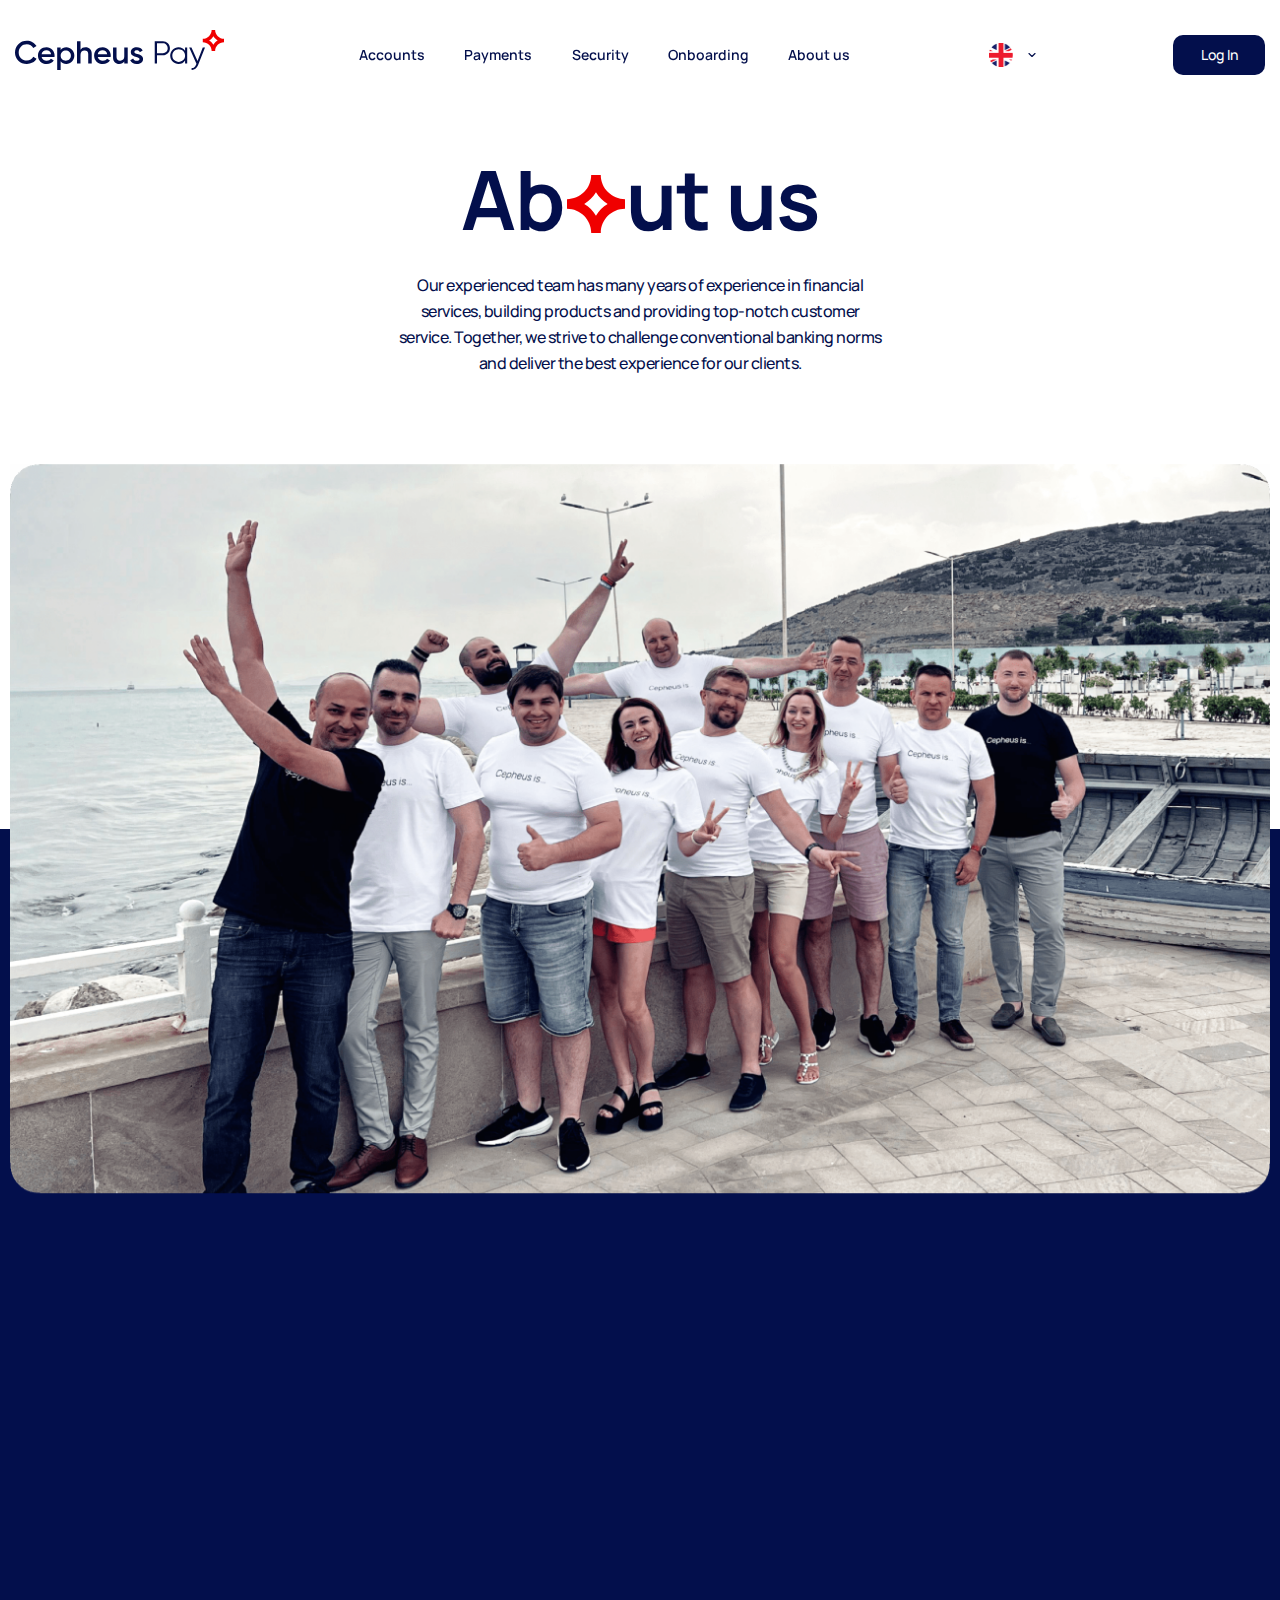
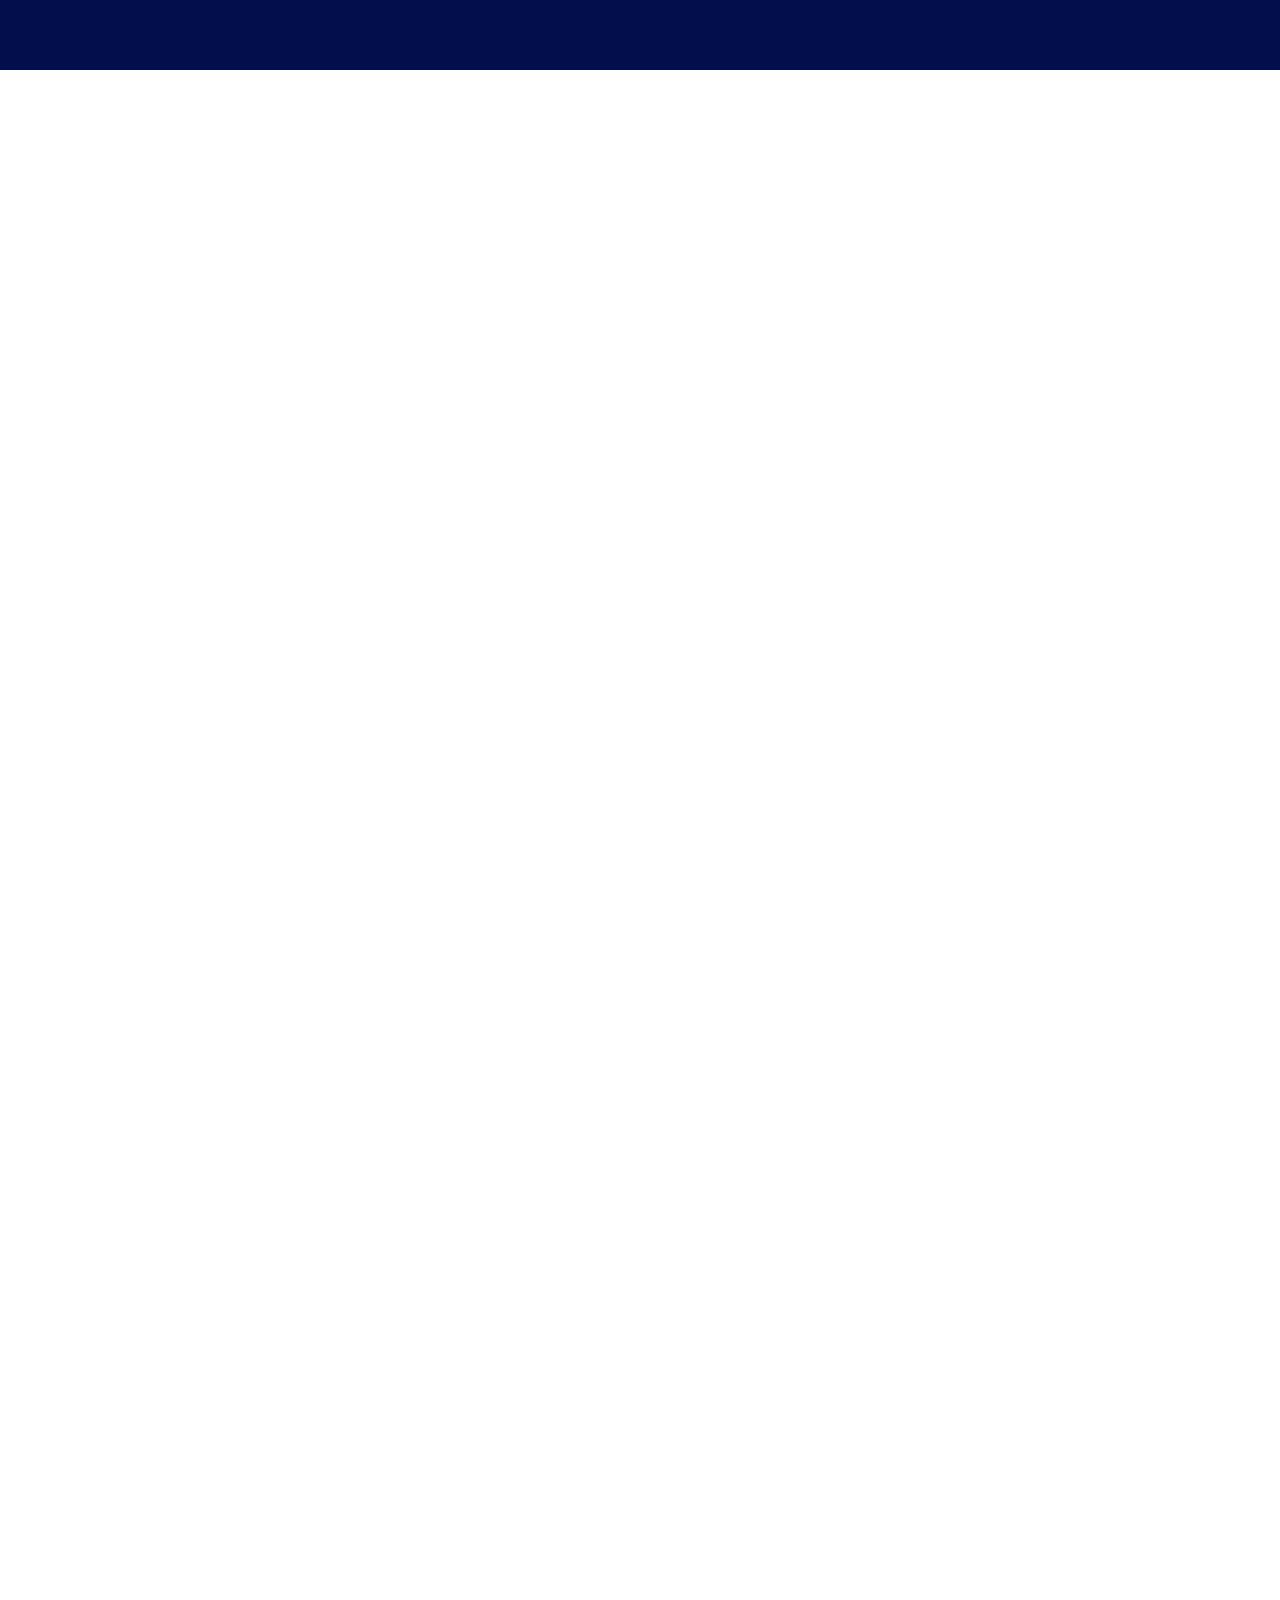
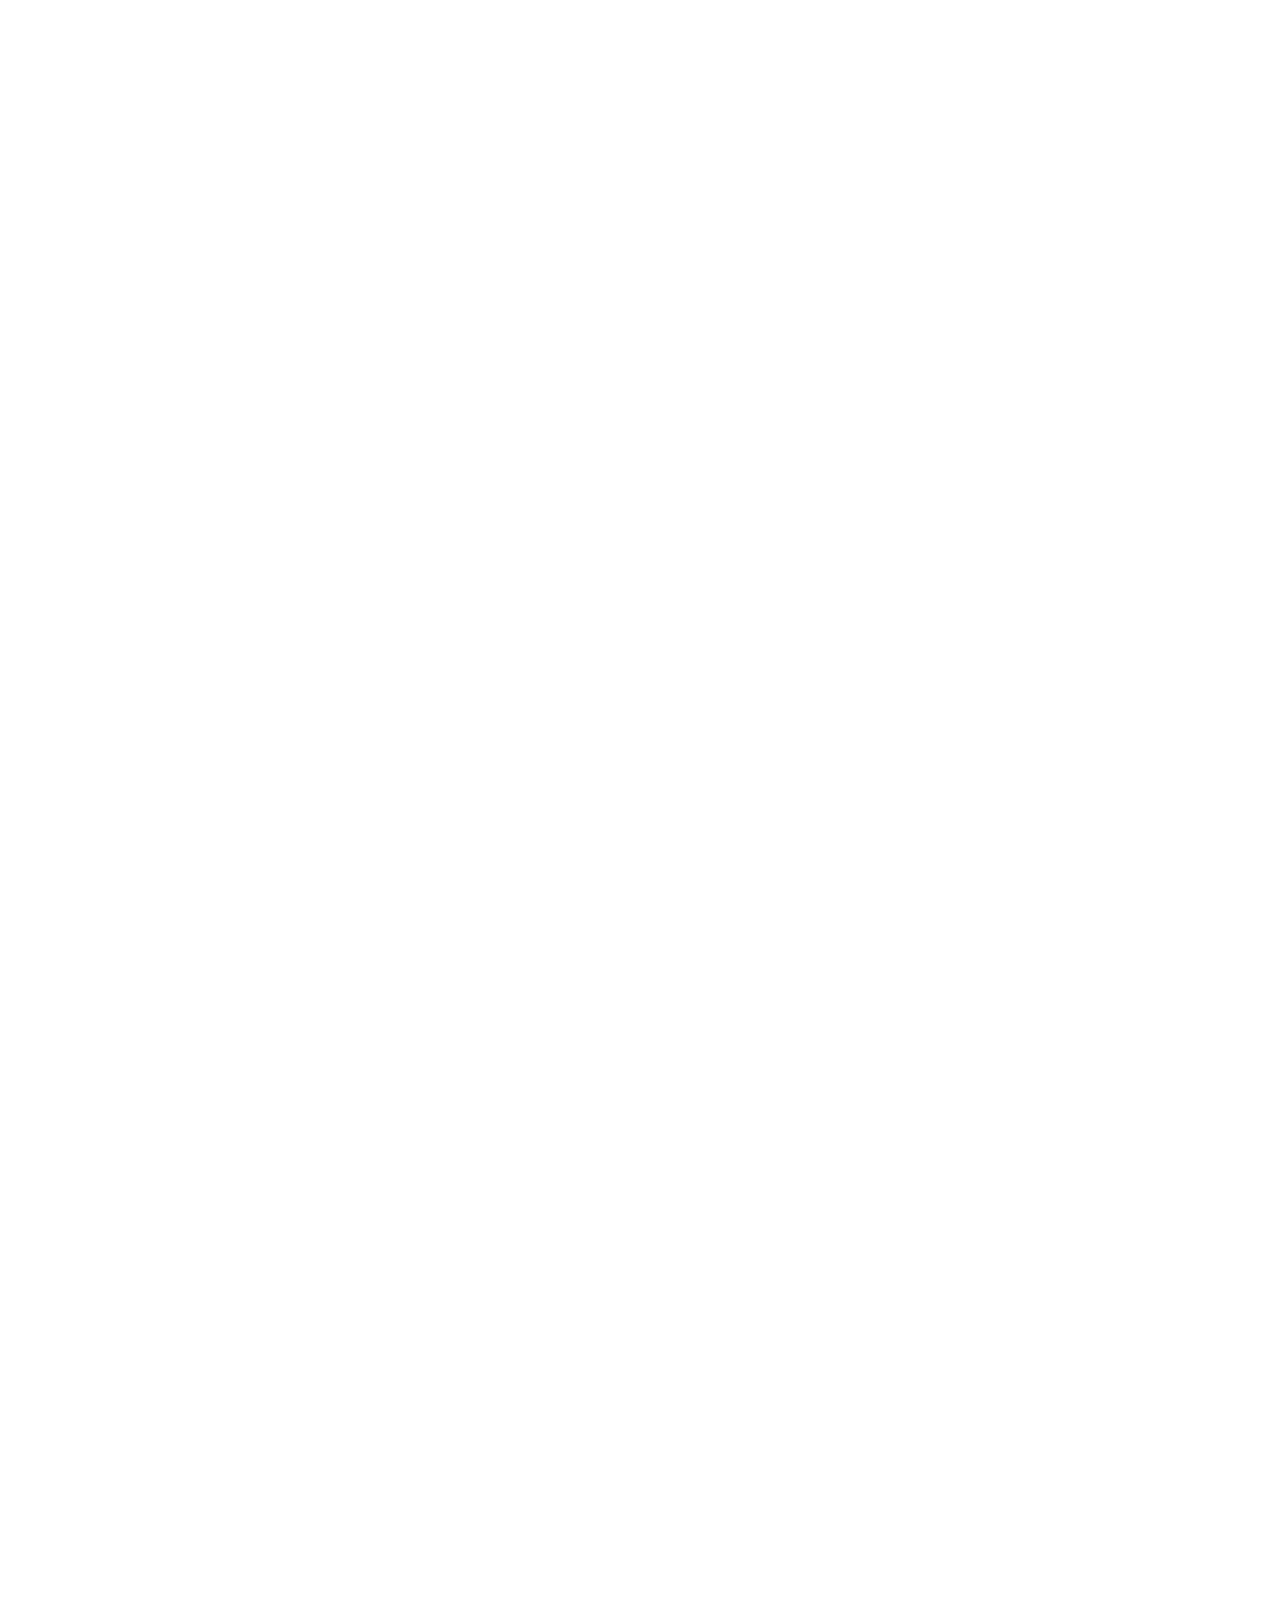
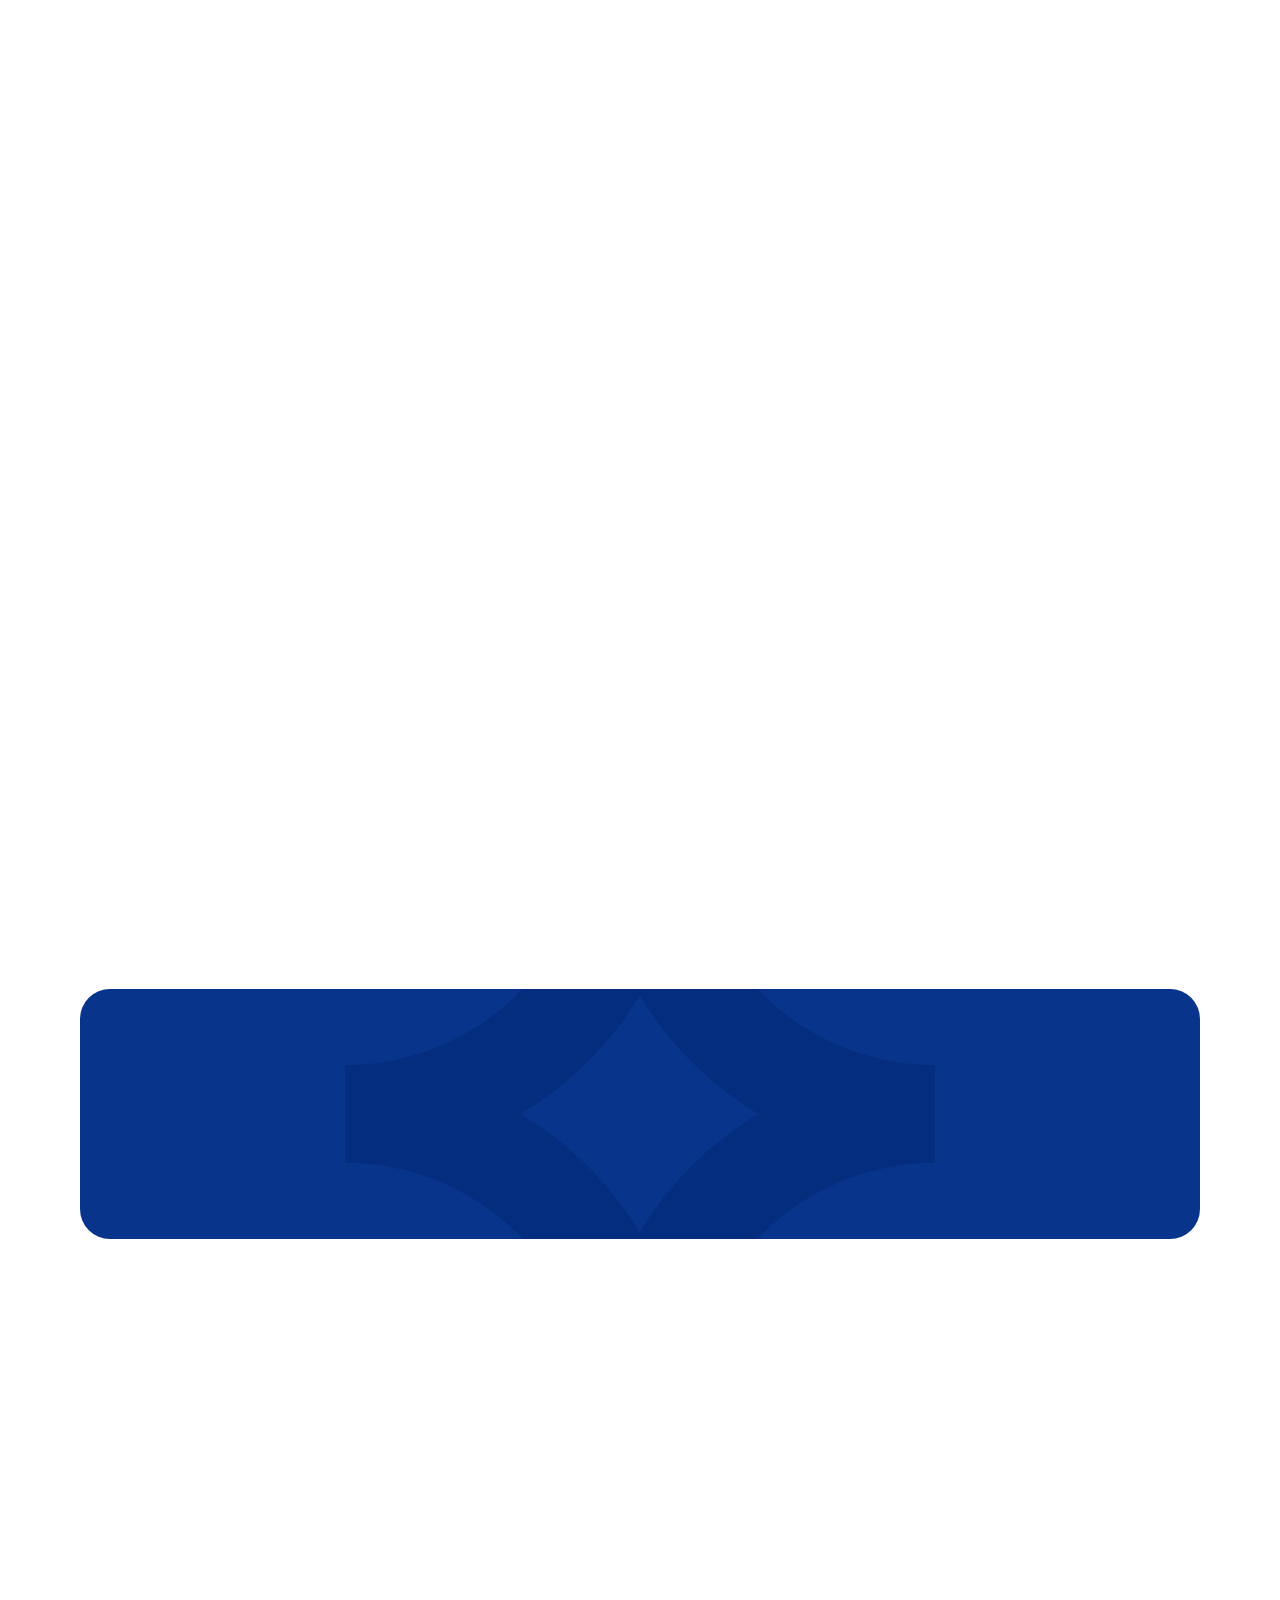
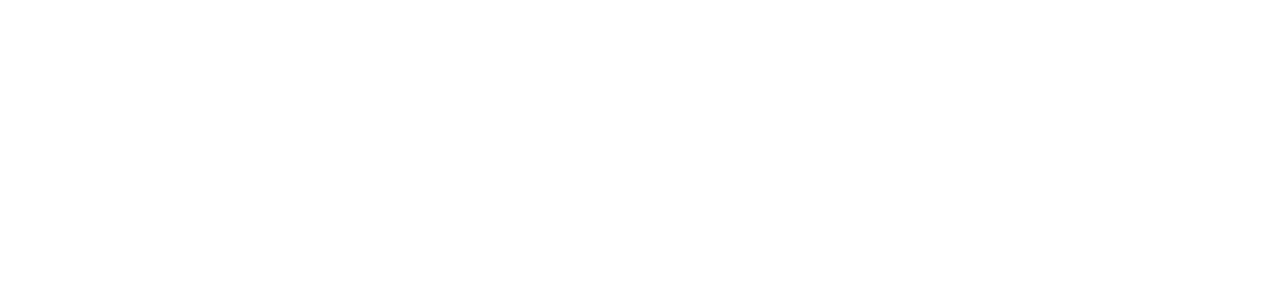
==== commit 949f96aa: "co_ukv_v3" ====
--- a/about.html
+++ b/about.html
@@ -74,7 +74,7 @@
         				<span class="header__burger-item">
         				</span>
         			</div>
-        			<div class="header__logo"><a href="main.html"><img src="img/logo/logo.svg" alt="logo"></a></div>
+        			<div class="header__logo"><a href="index.html"><img src="img/logo/logo.svg" alt="logo"></a></div>
         			<nav class="header__nav">
         				<ul class="header__list">
         					<li class="header__list-item"><a href="account.html" class="header__list-link">Accounts</a></li>
@@ -97,26 +97,32 @@
         							<div class="header__arrow-banner">
         								<img src="img/main/uk.png">
         							</div>
-        							<span>United Kingdom</span>
+                                    <a href="https://cepheus-pay.co.uk">
+                                        <span>United Kingdom</span>
+                                    </a>
         						</div>
         						<div class="header__arrow-item">
         							<div class="header__banner">
         								<img src="img/main/kz.png">
         							</div>
-        							<span>Kazakhstan</span>
+                                    <a href="https://cepheus-pay.kz">
+                                        <span>Kazakhstan</span>
+                                    </a>
         						</div>
         						<div class="header__arrow-item">
         							<div class="header__banner">
         								<img src="img/main/ca.png">
         							</div>
-        							<span>Canada</span>
+                                    <a href="https://cepheus-pay.ca">
+                                        <span>Canada</span>
+                                    </a>
         						</div>
         					</div>
         				</div>
         			</div>
         			<div class="header__button-wrapper">
-        				<a href="#login" data-fancybox class="header__button button--dark">Log In</a>
-        				<a href="#signup" data-fancybox class="header__button button--red">Sign Up</a>
+        				<a href="https://online.cepheus-pay.co.uk/#/login" class="header__button button--dark">Log In</a>
+<!--        				<a href="#signup" data-fancybox class="header__button button&#45;&#45;red">Sign Up</a>-->
         			</div>
         			<div class="header__menu ">
         				<nav class="header__nav">
@@ -137,20 +143,20 @@
         				<ul class="header__country-list">
         					<li class="header__country-item">
         						<img src="img/main/uk.png" alt="">
-        						<a href="#!">United Kingdom</a>
+        						<a href="https://online.cepheus-pay.co.uk/">United Kingdom</a>
         					</li>
         					<li class="header__country-item">
         						<img src="img/main/ca.png" alt="">
-        						<a href="#!">Canada</a>
+        						<a href="https://online.cepheus-pay.ca/">Canada</a>
         					</li>
         					<li class="header__country-item">
         						<img src="img/main/kz.png" alt="">
-        						<a href="#!">Kazakhstan</a>
+        						<a href="https://online.cepheus-pay.kz/">Kazakhstan</a>
         					</li>
         				</ul>
         				<div class="header__button-wrapper">
-        					<a href="#login" data-fancybox class="header__button button--dark">Log In</a>
-        					<a href="#signup" data-fancybox class="header__button button--red">Sign Up</a>
+        					<a href="https://online.cepheus-pay.co.uk/#/login" class="header__button button--dark">Log In</a>
+<!--        					<a href="#signup" data-fancybox class="header__button button&#45;&#45;red">Sign Up</a>-->
         				</div>
         			</div>
         		</div>
@@ -199,7 +205,7 @@
         					<input type="submit" class="button--red button" value="Log In">
         				</div>
         			</form>
-        			<span class="signup">Don't have an account?<a href="#signup" rel='fancy2' data-fancybox>&nbsp;Sign
+        			<span class="signup">Don't have an account?<a href="https://online.cepheus-pay.co.uk/#/login" rel='fancy2'>&nbsp;Sign
         					Up</a></span>
         		</div>
         	</div>
@@ -540,7 +546,7 @@
                         <h2 class="get-started__title wow fadeInUp" data-wow-delay=".5s">
                             Ready to get started?
                         </h2>
-                        <a href="#signup" data-fancybox class="get-started__button button button--red wow fadeIn"
+                        <a href="https://online.cepheus-pay.co.uk/" class="get-started__button button button--red wow fadeIn"
                             data-wow-delay="1s">
                             Create an Account
                         </a>
@@ -549,73 +555,68 @@
             </section>
         </main>
         <footer class="footer">
-        	<div class="wrapper">
-        		<div class="footer__wrapper accordion">
-        			<div class="footer__item">
-        				<h2 class="footer__title">
-        					Experience the ease
-        					of <span class="accent">gl<span class="footer__star star"></span>bal</span> finance
-        				</h2>
-        				<p class="footer__join">
-        					Join our newsletter
-        				</p>
-        				<p class="footer__join-desc">
-        					to stay up to date on features and releases
-        				</p>
-        				<form action="" class="footer__form">
-        					<div><input type="email" placeholder="Enter your email" spellcheck="false" class="footer__email">
-        					</div>
-        					<input type="submit" class="footer__button button--red button" value="Subscribe">
-        				</form>
-        			</div>
-        			<div class="footer__item accordion-item">
-        				<span class="footer__subtitle accordion-header">Company</span>
-        				<ul class="footer__list accordion-content">
-        					<li class="footer__list-item"><a href="account.html" class="footer__list-link">Accounts</a></li>
-        					<li class="footer__list-item "><a href="payments.html" class="footer__list-link">Payments</a></li>
-        					<li class="footer__list-item "><a href="security.html" class="footer__list-link">Security</a></li>
-        					<li class="footer__list-item "><a href="onboard.html" class="footer__list-link">Onboarding</a></li>
-        					<li class="footer__list-item "><a href="about.html" class="footer__list-link">About us</a></li>
-        				</ul>
-        			</div>
-        			<div class="footer__item accordion-item">
-        				<span class="footer__subtitle accordion-header">Documents</span>
-        				<ul class="footer__list accordion-content">
-        					<li class="footer__list-item "><a href="#!" class="footer__list-link">Pricing</a></li>
-        					<li class="footer__list-item "><a href="#!" class="footer__list-link">Certificate of
-        							Incorporation</a></li>
-        					<li class="footer__list-item "><a href="#!" class="footer__list-link">License</a></li>
-        				</ul>
-        			</div>
-        		</div>
-        		<div class="footer__bottom ">
-        			<div class="footer__copyright">
-        				© 2023 Cepheus Payment. All right reserved.
-        			</div>
-        			<ul class="footer__list">
-        				<li class="footer__list-item">
-        					<a href="#!" class="footer__list-link">
-        						Privacy Policy
-        					</a>
-        				</li>
-        				<li class="footer__list-item">
-        					<a href="#!" class="footer__list-link">
-        						Terms of Service
-        					</a>
-        				</li>
-        				<li class="footer__list-item">
-        					<a href="#!" class="footer__list-link">
-        						Cookies
-        					</a>
-        				</li>
-        				<li class="footer__list-item">
-        					<a href="#!" class="footer__list-link">
-        						Settings
-        					</a>
-        				</li>
-        			</ul>
-        		</div>
-        	</div>
+            <div class="wrapper">
+                <div class="footer__wrapper accordion">
+                    <div class="footer__item">
+                        <h2 class="footer__title">
+                            Experience the ease
+                            of <span class="accent">gl<span class="footer__star star"></span>bal</span> finance
+                        </h2>
+                        <p class="footer__join">
+                            Join our newsletter
+                        </p>
+                        <p class="footer__join-desc">
+                            to stay up to date on features and releases
+                        </p>
+                        <form action="" class="footer__form">
+                            <div><input type="email" placeholder="Enter your email" spellcheck="false" class="footer__email">
+                            </div>
+                            <input type="submit" class="footer__button button--red button" value="Subscribe">
+                        </form>
+                    </div>
+                    <div class="footer__item accordion-item">
+                        <span class="footer__subtitle accordion-header">Company</span>
+                        <ul class="footer__list accordion-content">
+                            <li class="footer__list-item"><a href="account.html" class="footer__list-link">Accounts</a></li>
+                            <li class="footer__list-item "><a href="payments.html" class="footer__list-link">Payments</a></li>
+                            <li class="footer__list-item "><a href="security.html" class="footer__list-link">Security</a></li>
+                            <li class="footer__list-item "><a href="onboard.html" class="footer__list-link">Onboarding</a></li>
+                            <li class="footer__list-item "><a href="about.html" class="footer__list-link">About us</a></li>
+                        </ul>
+                    </div>
+                    <div class="footer__item accordion-item">
+                        <span class="footer__subtitle accordion-header">Documents</span>
+                        <ul class="footer__list accordion-content">
+                            <li class="footer__list-item "><a href="./documents/couk/Pricing.pdf" class="footer__list-link">Pricing</a></li>
+                            <li class="footer__list-item "><a href="./documents/couk/Certificate_of_Incorporation.pdf" class="footer__list-link">Certificate of
+                                Incorporation</a></li>
+                            <li class="footer__list-item "><a href="./documents/couk/License.pdf" class="footer__list-link">License</a></li>
+                        </ul>
+                    </div>
+                </div>
+                <div class="footer__bottom ">
+                    <div class="footer__copyright">
+                        © 2023 Cepheus Payment. All right reserved.
+                    </div>
+                    <ul class="footer__list">
+                        <li class="footer__list-item">
+                            <a href="./documents/couk/Privacy_Policy.pdf" class="footer__list-link">
+                                Privacy Policy
+                            </a>
+                        </li>
+                        <li class="footer__list-item">
+                            <a href="./documents/couk/Terms_of_Use.pdf" class="footer__list-link">
+                                Terms of Service
+                            </a>
+                        </li>
+                        <li class="footer__list-item">
+                            <a href="./documents/couk/Cookies_Policy.pdf" class="footer__list-link">
+                                Cookies
+                            </a>
+                        </li>
+                    </ul>
+                </div>
+            </div>
         </footer>
     </div>
 
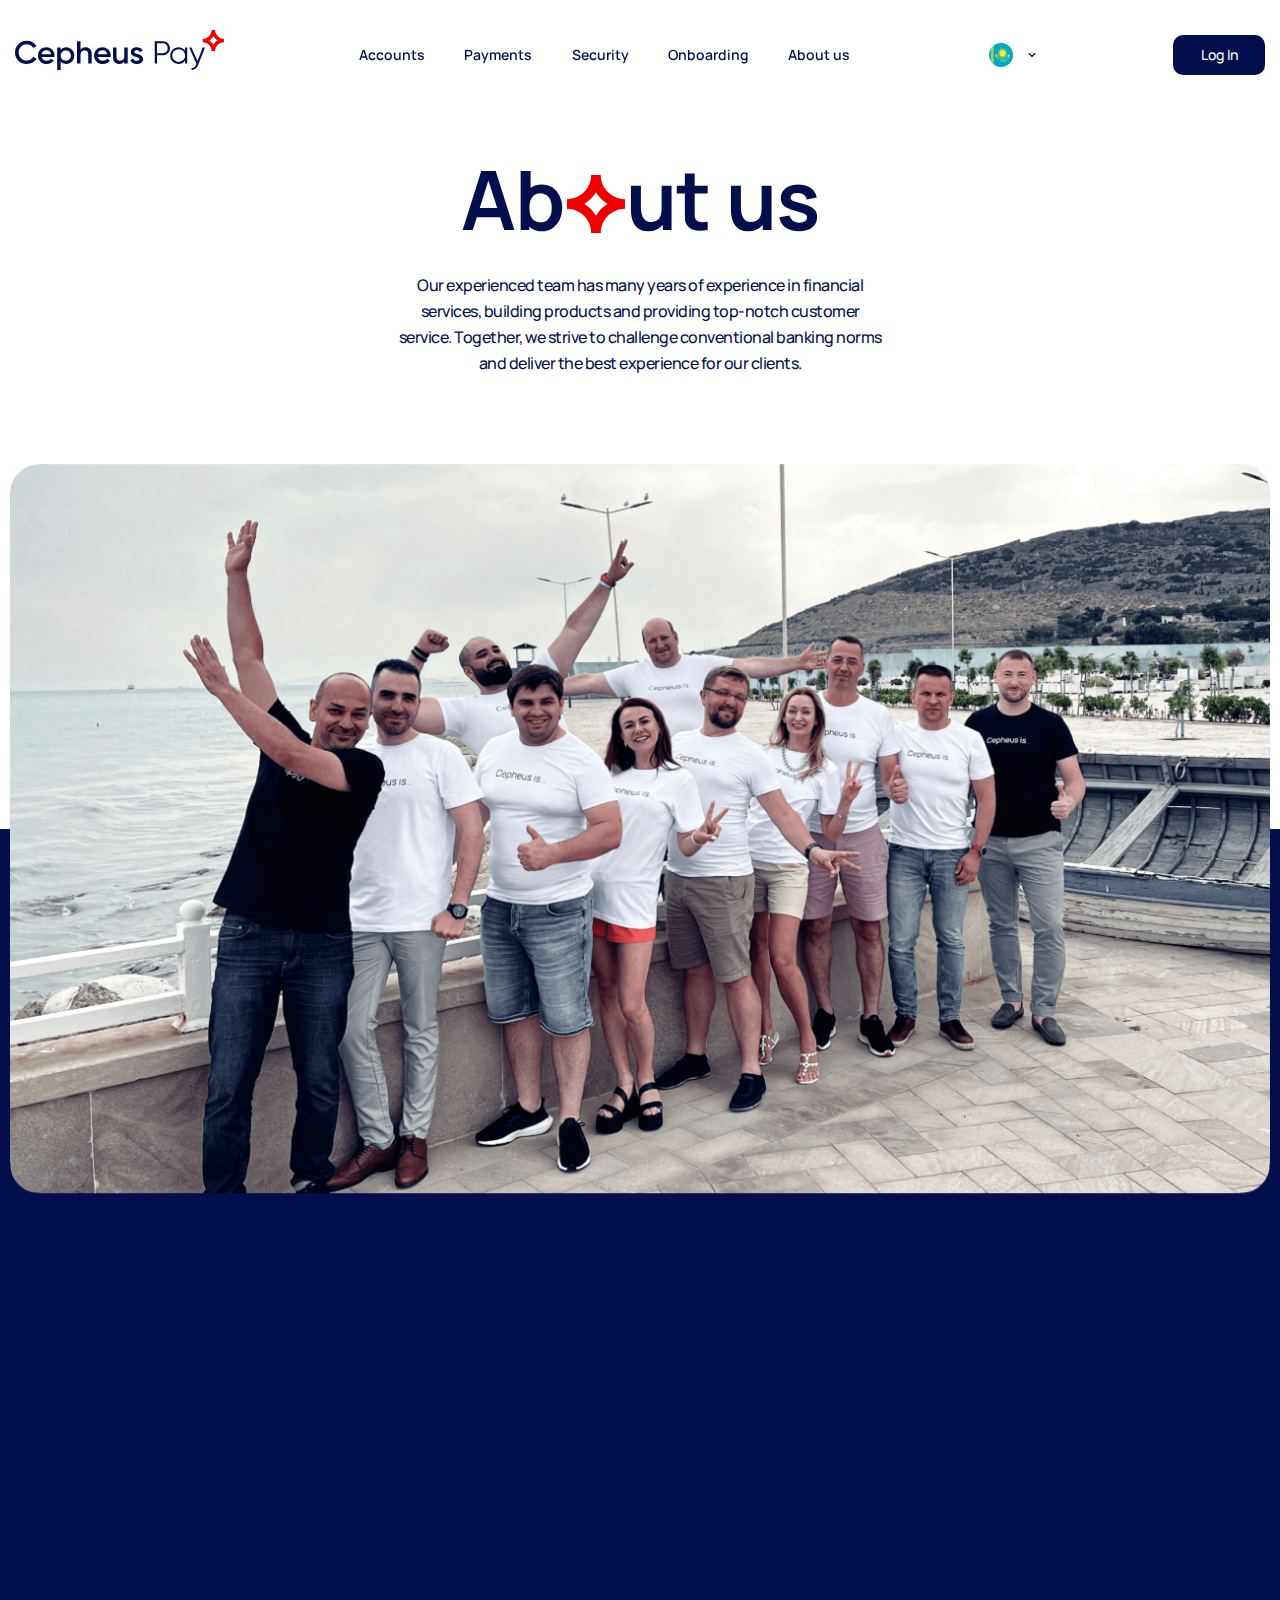
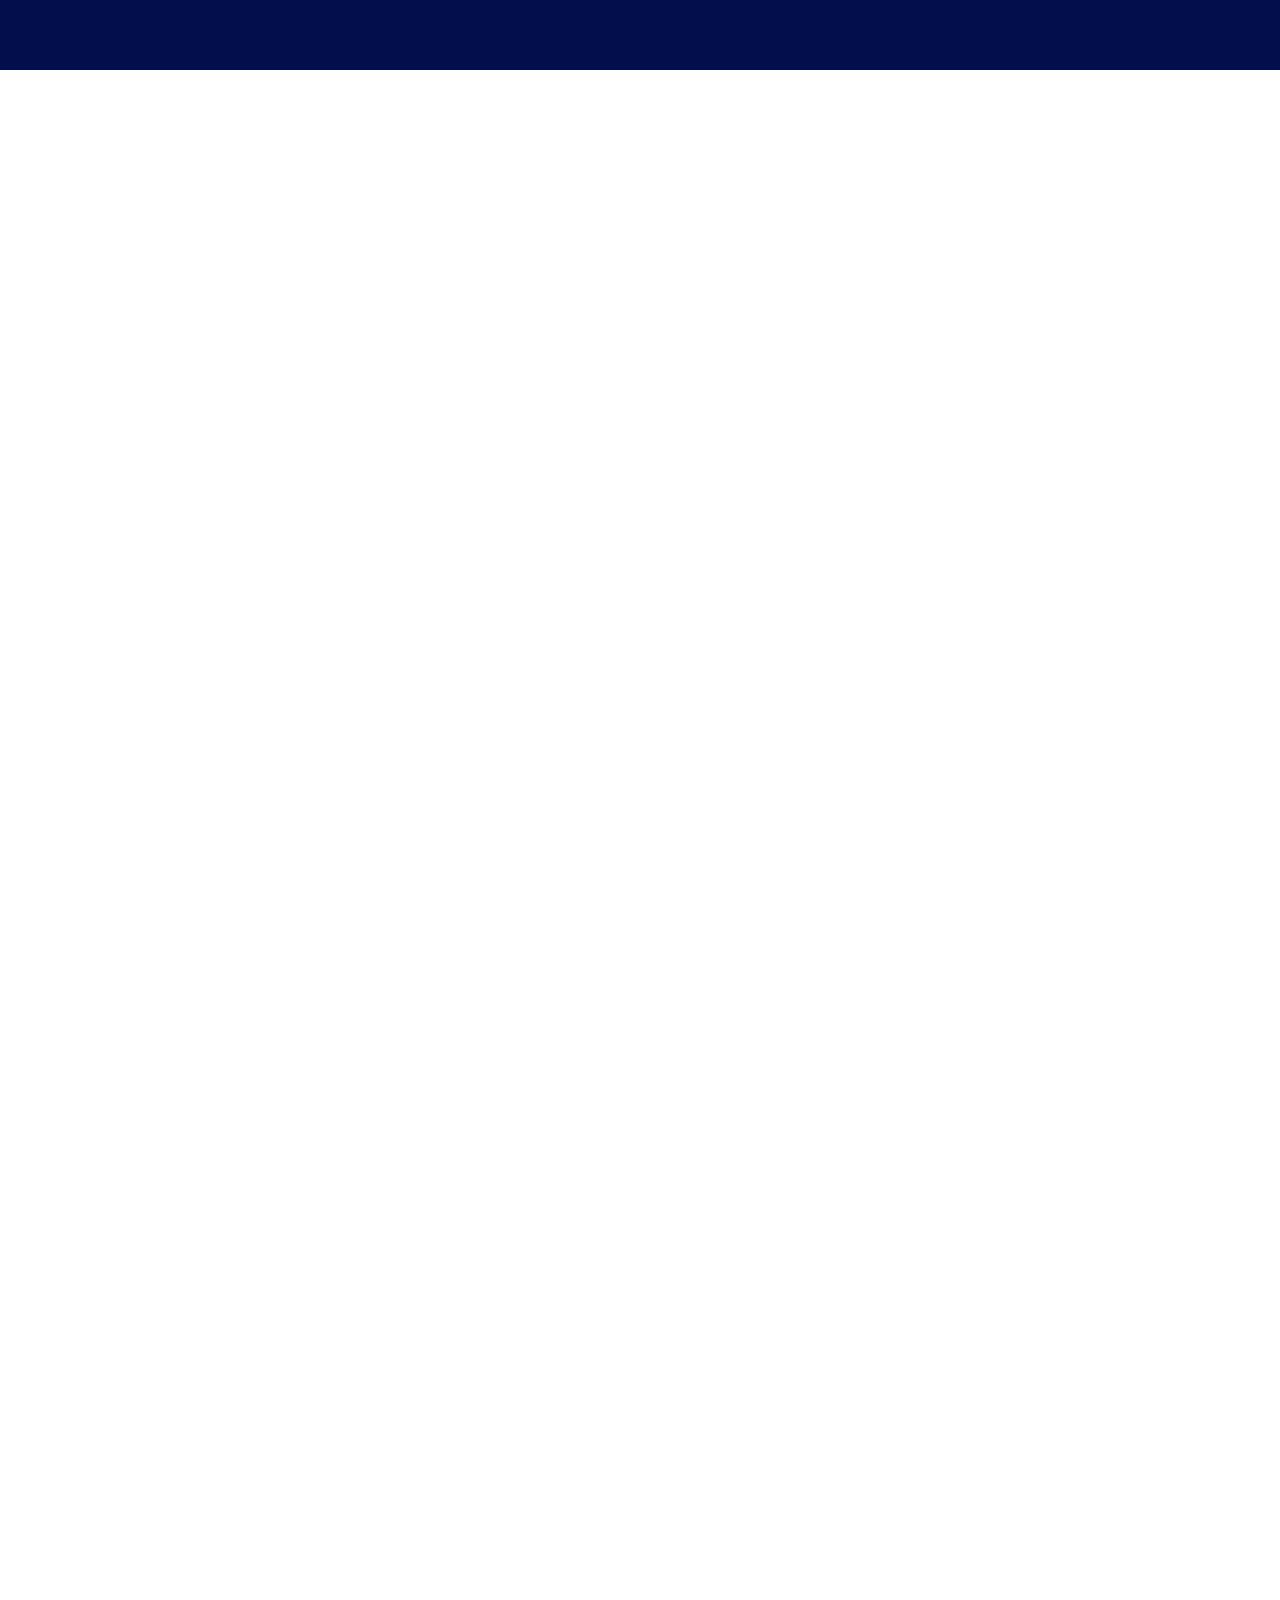
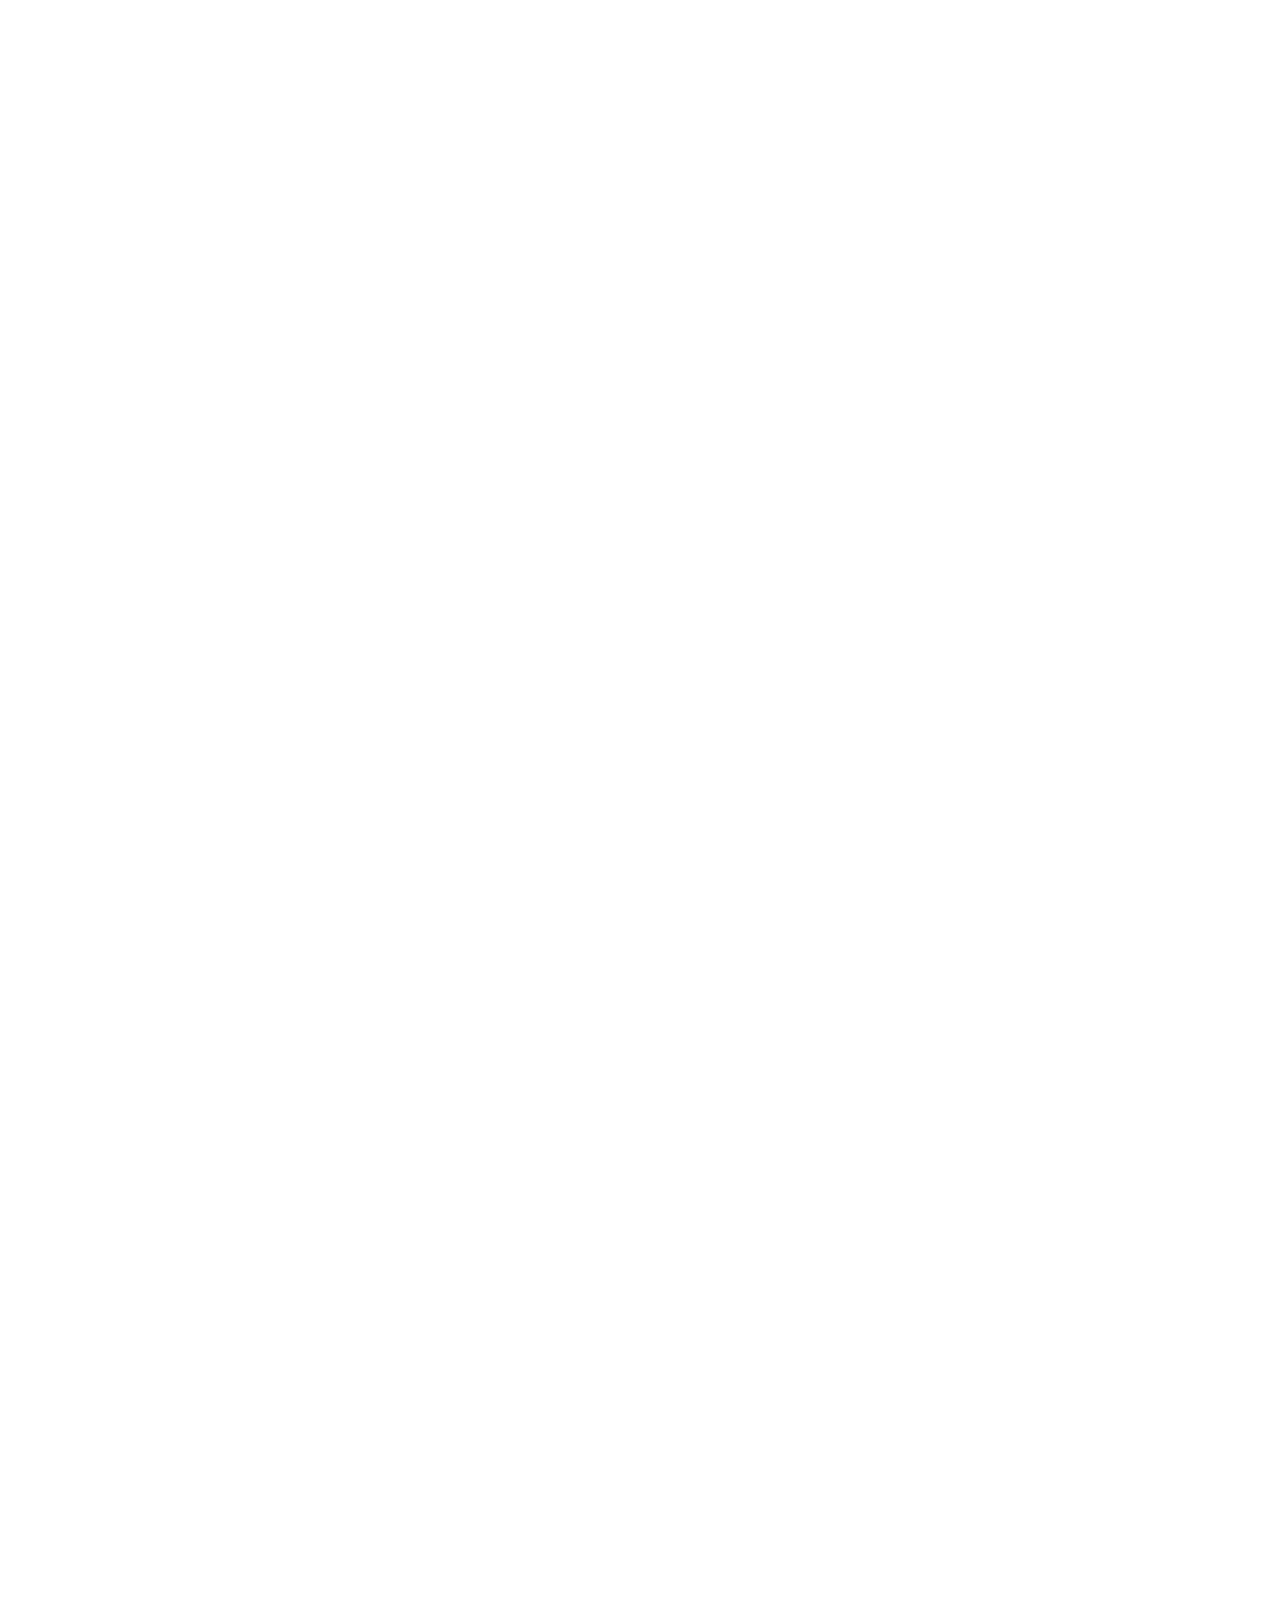
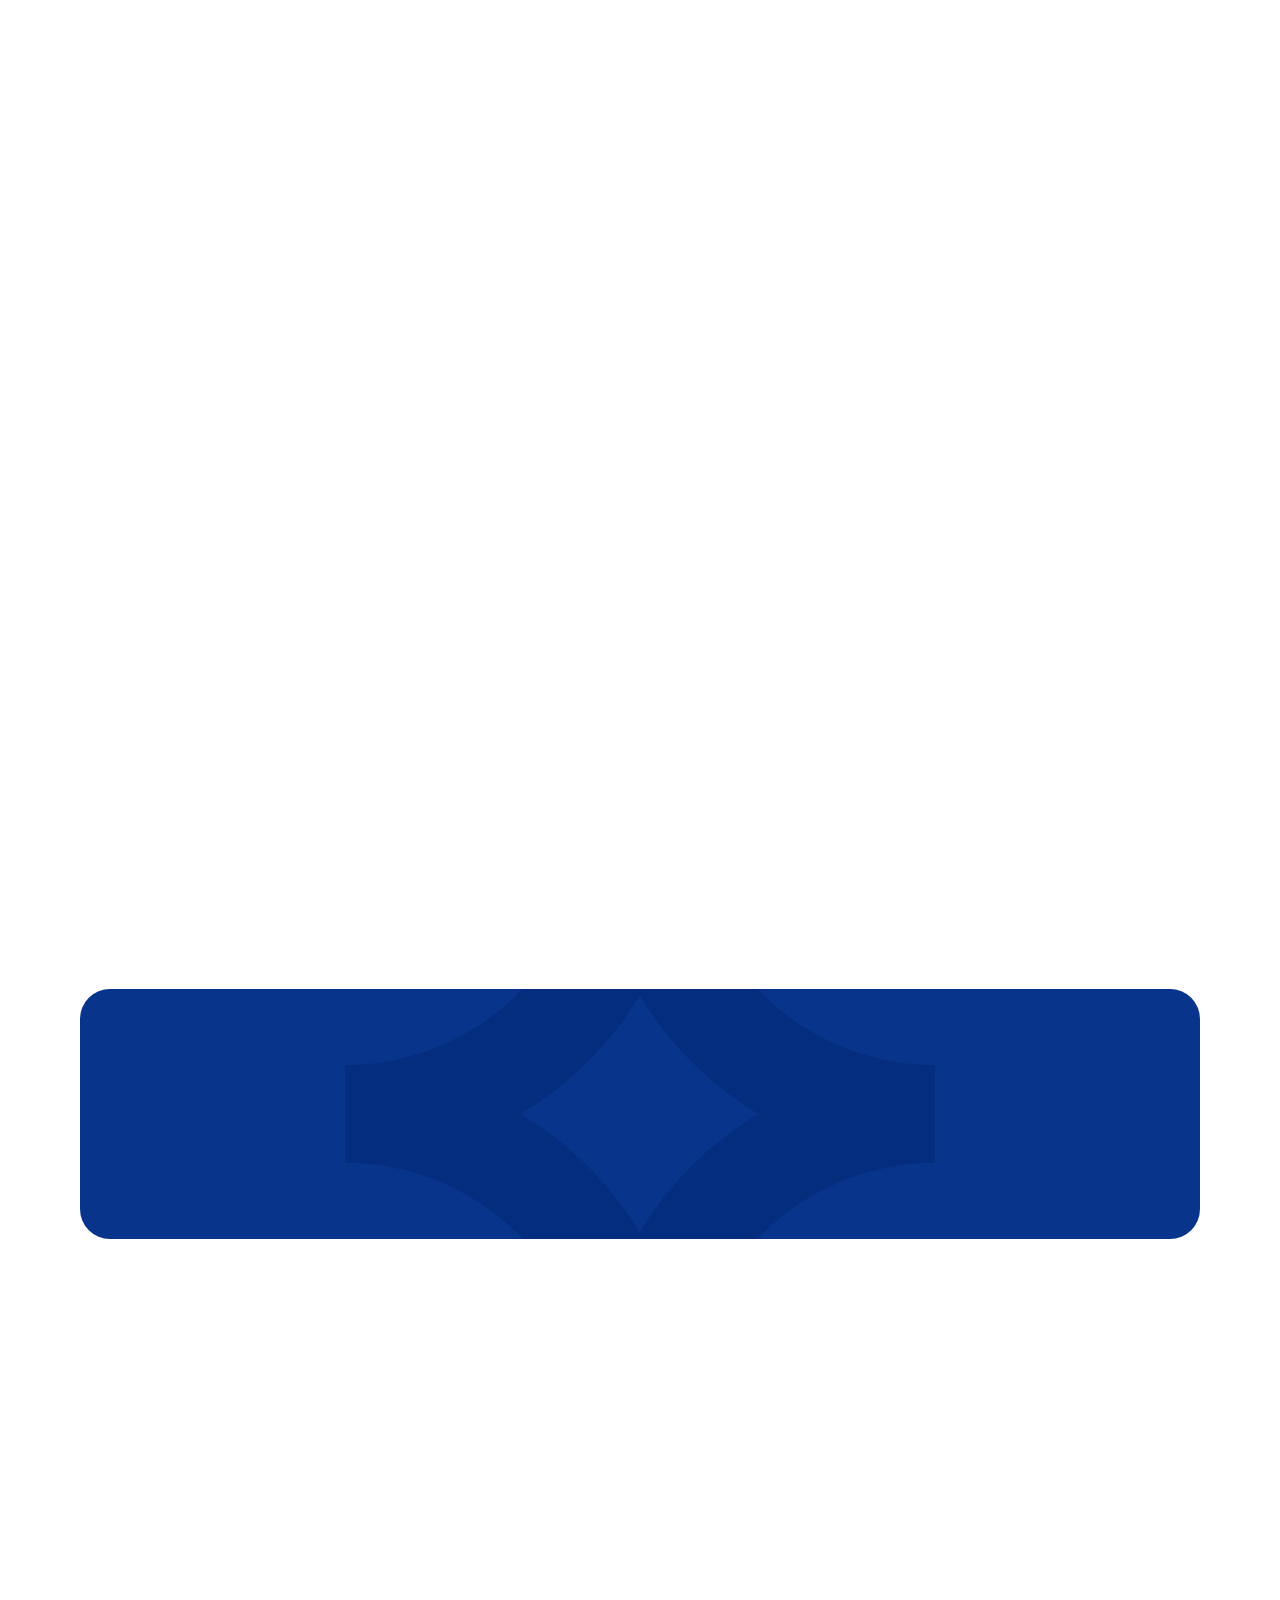
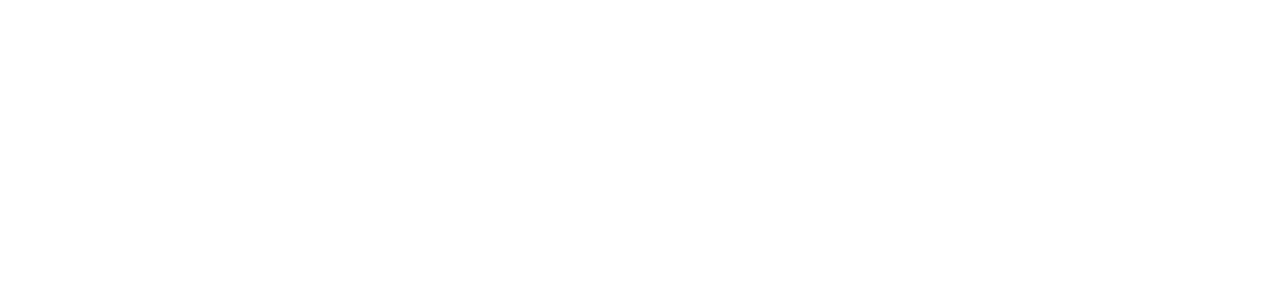
==== commit 369cfd6e: "czV1" ====
--- a/about.html
+++ b/about.html
@@ -84,44 +84,44 @@
         					<li class="header__list-item"><a href="about.html" class="header__list-link">About us</a></li>
         				</ul>
         			</nav>
-        			<div class="header__dropdown">
-        				<div class="header__banner"><img src="img/main/uk.png" alt=""></div>
-        				<div class="header__arrow">
-        					<span class="header__lang">United Kingdom</span>
-        					<svg width="18" height="18" viewBox="0 0 18 18" fill="none" xmlns="http://www.w3.org/2000/svg">
-        						<path d="M6 7.5L9 10.5L12 7.5" stroke="#030F4C" stroke-width="1.15" stroke-linecap="round"
-        							stroke-linejoin="round" />
-        					</svg>
-        					<div class="header__arrow-abs">
-        						<div class="header__arrow-item">
-        							<div class="header__arrow-banner">
-        								<img src="img/main/uk.png">
-        							</div>
+                    <div class="header__dropdown">
+                        <div class="header__banner"><img src="img/main/kz.png" alt=""></div>
+                        <div class="header__arrow">
+                            <span class="header__lang">Kazakhstan</span>
+                            <svg width="18" height="18" viewBox="0 0 18 18" fill="none" xmlns="http://www.w3.org/2000/svg">
+                                <path d="M6 7.5L9 10.5L12 7.5" stroke="#030F4C" stroke-width="1.15" stroke-linecap="round"
+                                      stroke-linejoin="round" />
+                            </svg>
+                            <div class="header__arrow-abs">
+                                <div class="header__arrow-item">
+                                    <div class="header__arrow-banner">
+                                        <img src="img/main/uk.png">
+                                    </div>
                                     <a href="https://cepheus-pay.co.uk">
                                         <span>United Kingdom</span>
                                     </a>
-        						</div>
-        						<div class="header__arrow-item">
-        							<div class="header__banner">
-        								<img src="img/main/kz.png">
-        							</div>
+                                </div>
+                                <div class="header__arrow-item">
+                                    <div class="header__banner">
+                                        <img src="img/main/kz.png">
+                                    </div>
                                     <a href="https://cepheus-pay.kz">
                                         <span>Kazakhstan</span>
                                     </a>
-        						</div>
-        						<div class="header__arrow-item">
-        							<div class="header__banner">
-        								<img src="img/main/ca.png">
-        							</div>
+                                </div>
+                                <div class="header__arrow-item">
+                                    <div class="header__banner">
+                                        <img src="img/main/ca.png">
+                                    </div>
                                     <a href="https://cepheus-pay.ca">
                                         <span>Canada</span>
                                     </a>
-        						</div>
-        					</div>
-        				</div>
-        			</div>
-        			<div class="header__button-wrapper">
-        				<a href="https://online.cepheus-pay.co.uk/#/login" class="header__button button--dark">Log In</a>
+                                </div>
+                            </div>
+                        </div>
+                    </div>
+                    <div class="header__button-wrapper">
+        				<a href="https://online.cepheus-pay.cz" class="header__button button--dark">Log In</a>
 <!--        				<a href="#signup" data-fancybox class="header__button button&#45;&#45;red">Sign Up</a>-->
         			</div>
         			<div class="header__menu ">
@@ -155,7 +155,7 @@
         					</li>
         				</ul>
         				<div class="header__button-wrapper">
-        					<a href="https://online.cepheus-pay.co.uk/#/login" class="header__button button--dark">Log In</a>
+        					<a href="https://online.cepheus-pay.cz" class="header__button button--dark">Log In</a>
 <!--        					<a href="#signup" data-fancybox class="header__button button&#45;&#45;red">Sign Up</a>-->
         				</div>
         			</div>
@@ -546,7 +546,7 @@
                         <h2 class="get-started__title wow fadeInUp" data-wow-delay=".5s">
                             Ready to get started?
                         </h2>
-                        <a href="https://online.cepheus-pay.co.uk/" class="get-started__button button button--red wow fadeIn"
+                        <a href="https://online.cepheus-pay.cz/" class="get-started__button button button--red wow fadeIn"
                             data-wow-delay="1s">
                             Create an Account
                         </a>
--- a/css/style.min.css
+++ b/css/style.min.css
@@ -675,7 +675,7 @@
   display: flex;
   -webkit-box-pack: justify;
       -ms-flex-pack: justify;
-          justify-content: space-between;
+          justify-content: flex-start;
   -webkit-box-align: center;
       -ms-flex-align: center;
           align-items: center;
@@ -1747,7 +1747,7 @@
   background: #09348b;
   height: 206px;
   border-radius: 20px;
-  padding: 35px 30px 30px 30px;
+  padding: 53px 30px 30px 30px;
   -webkit-box-orient: vertical;
   -webkit-box-direction: normal;
       -ms-flex-direction: column;
